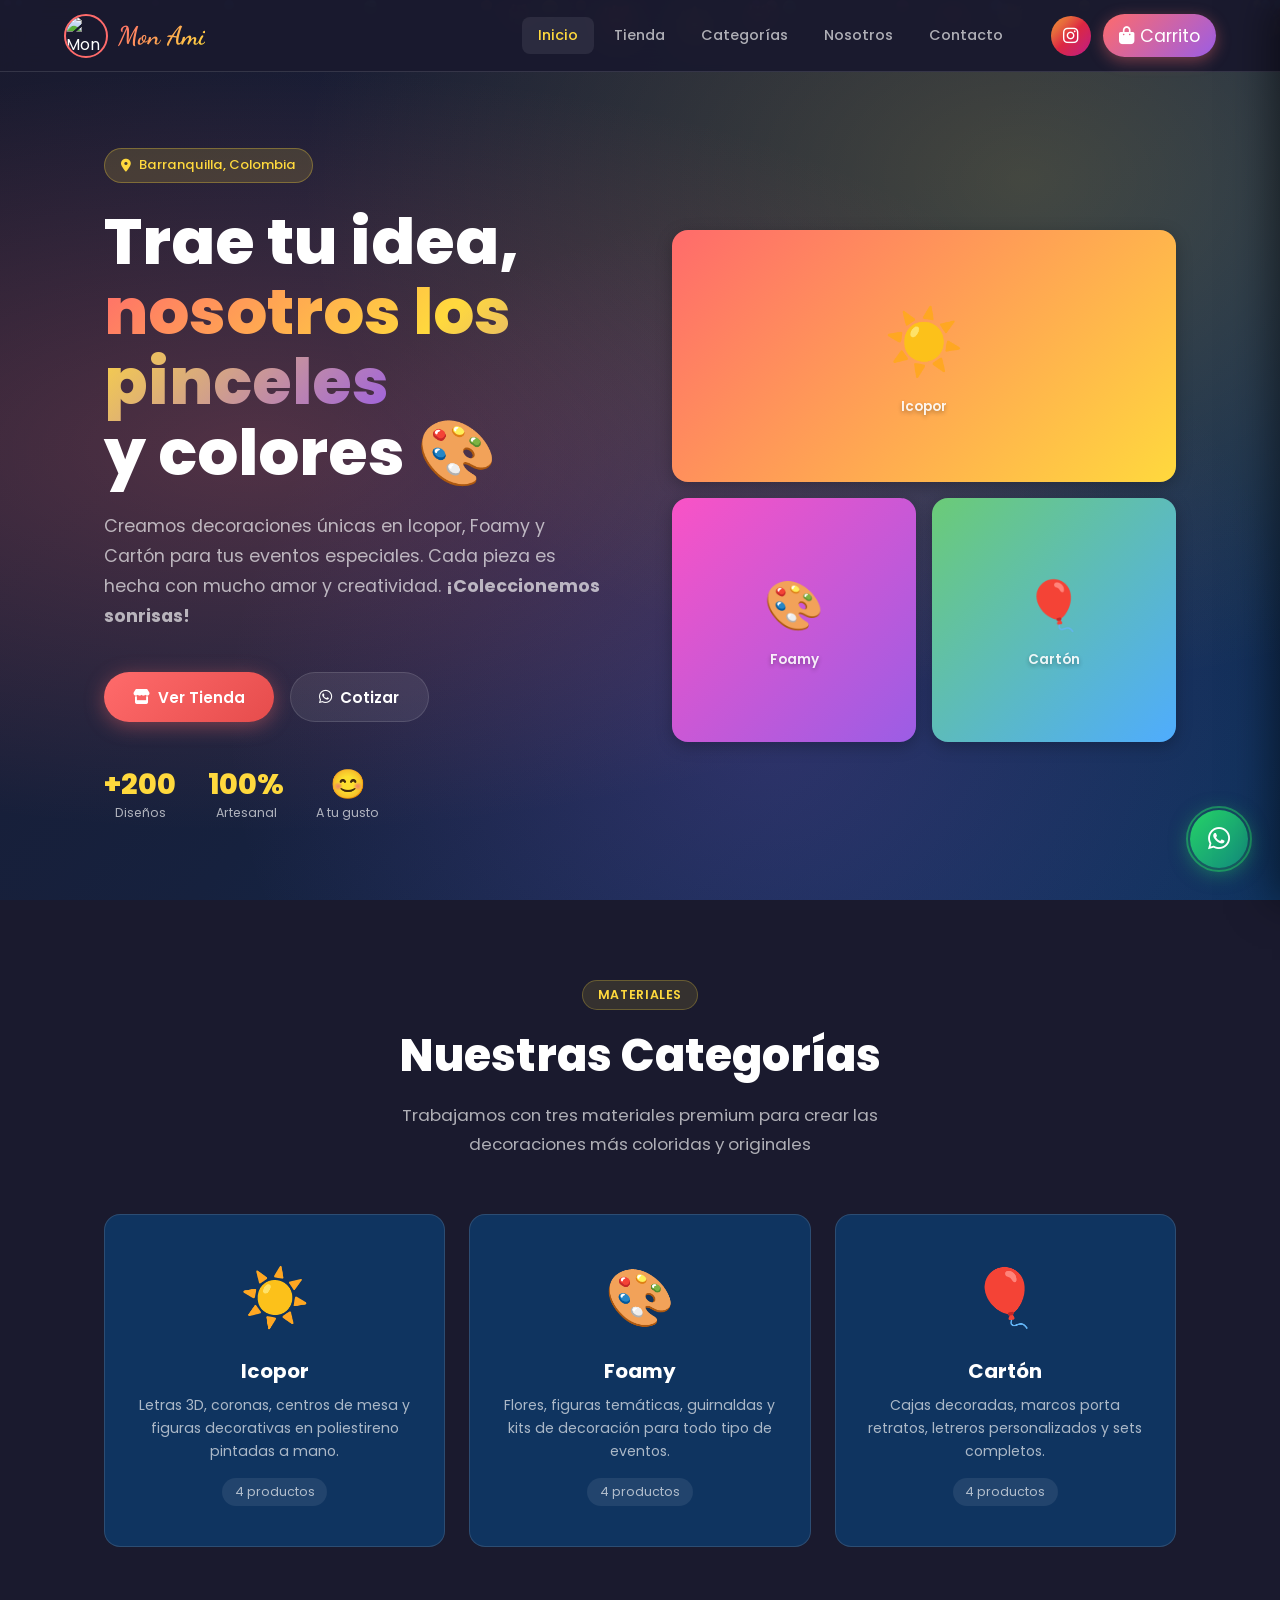
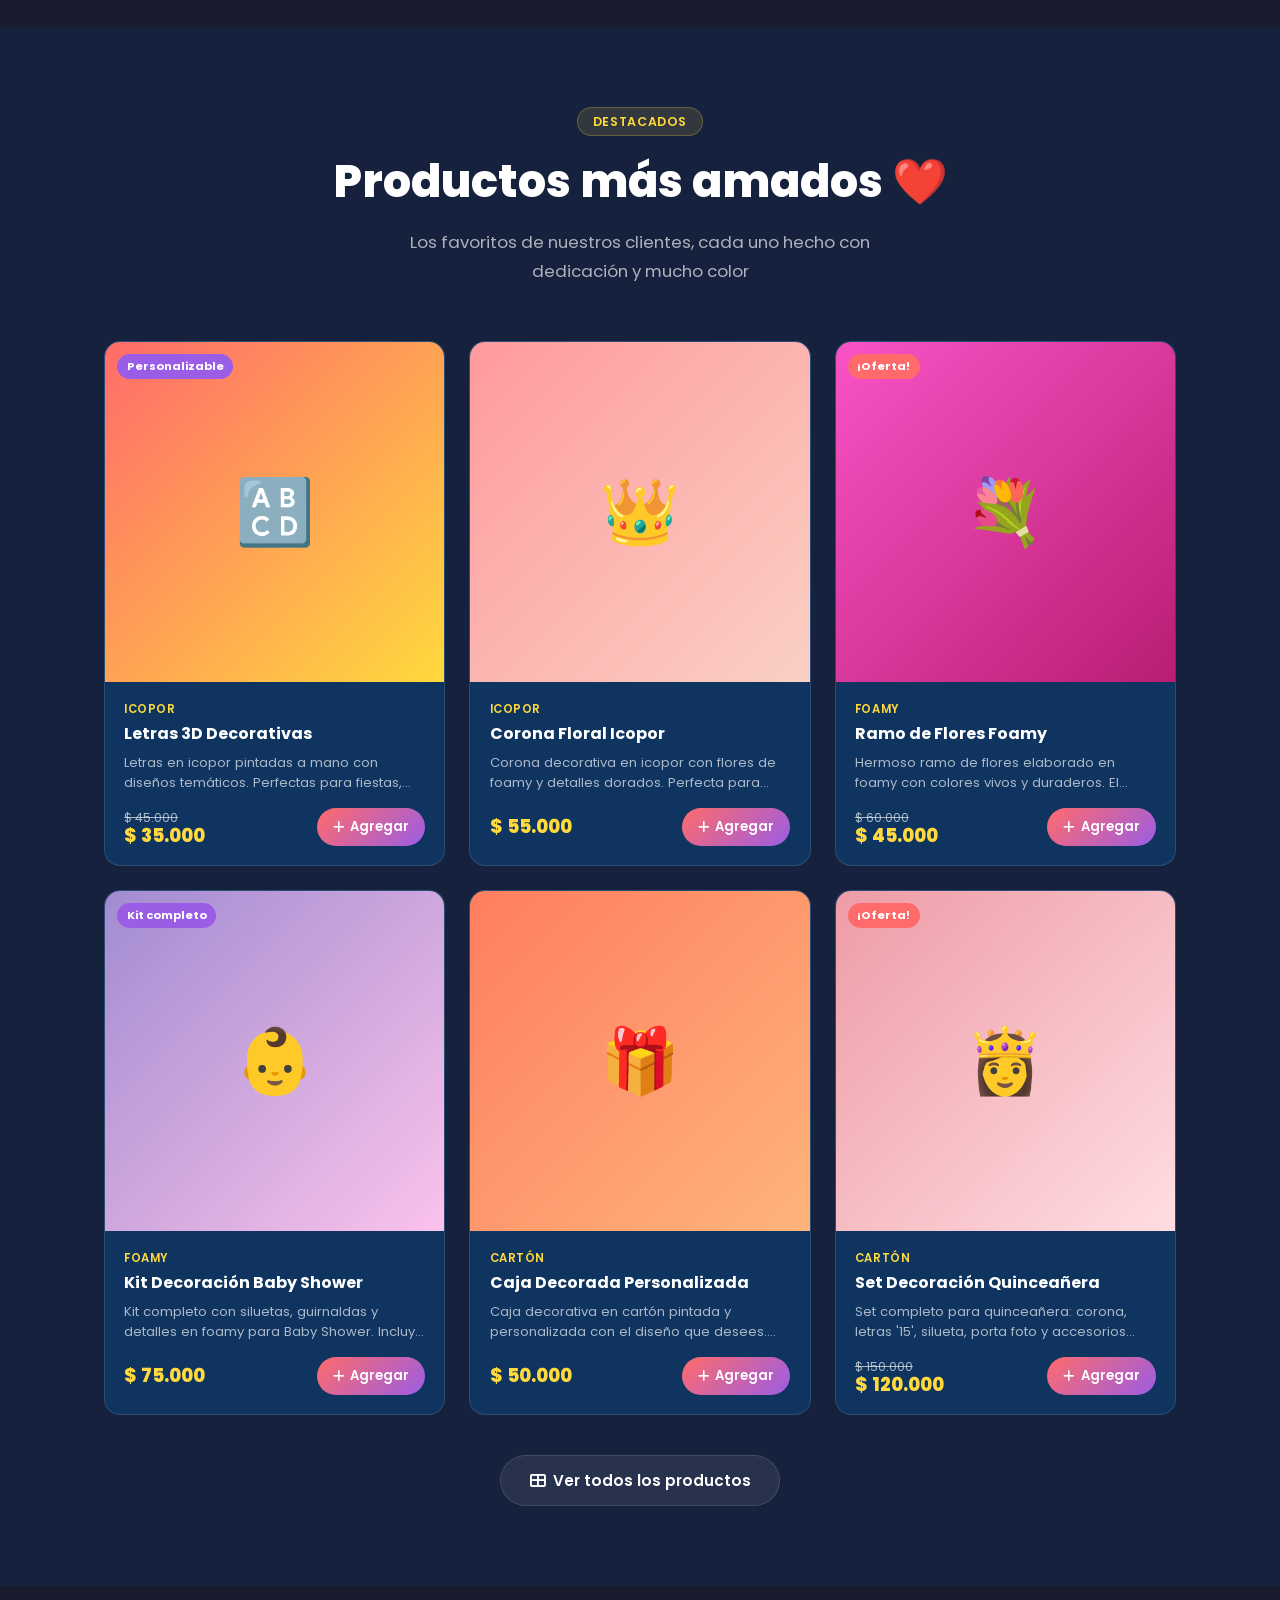
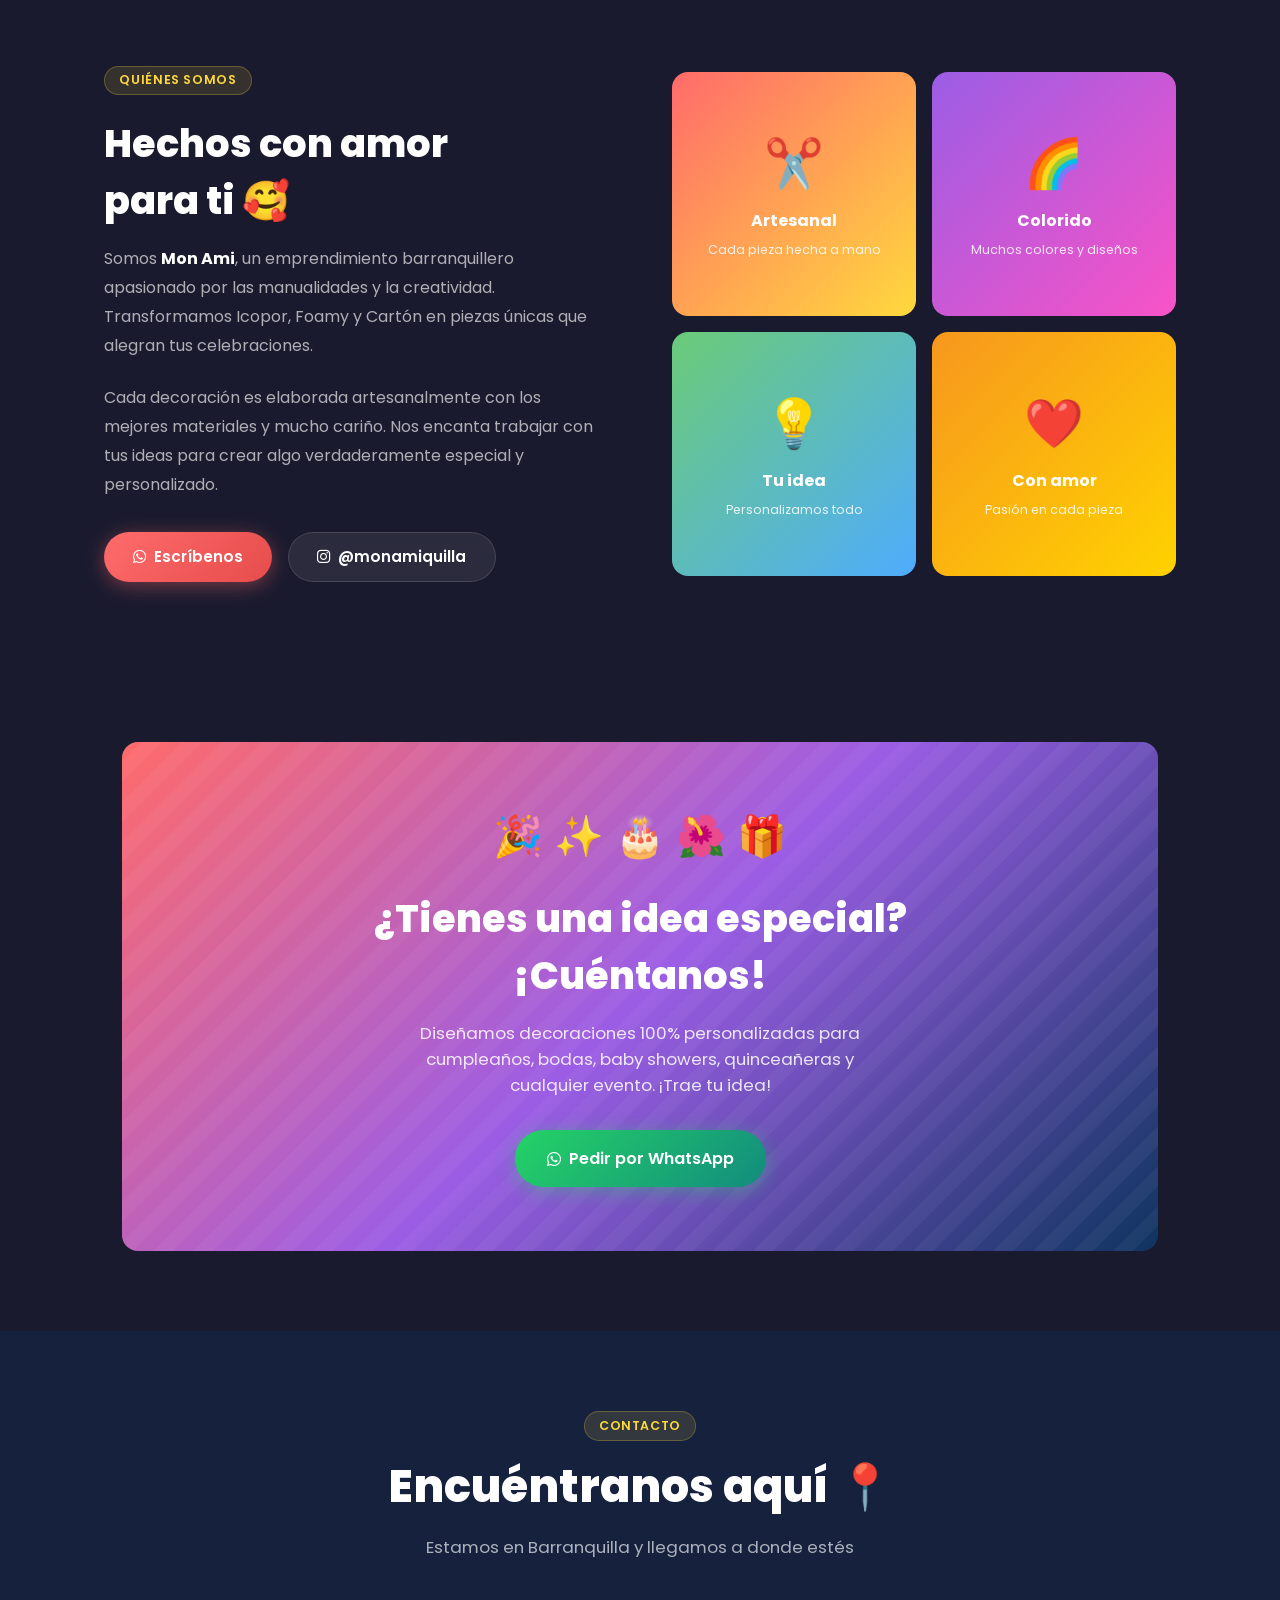
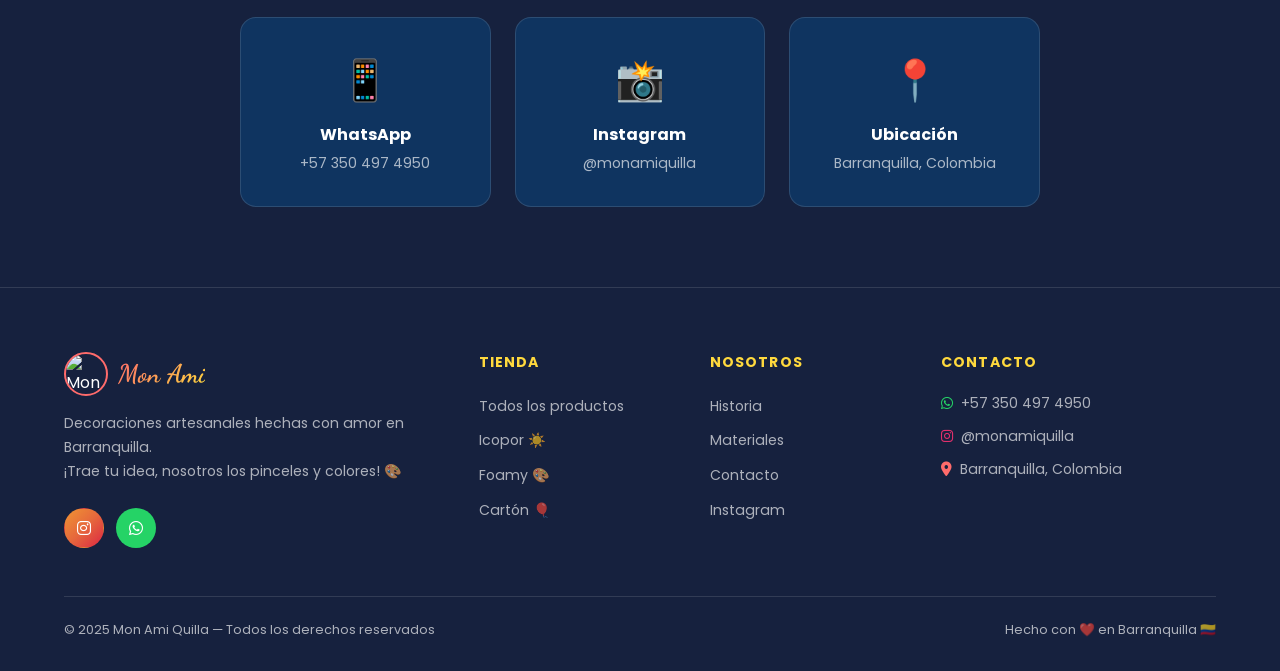
==== index.html @ 2ec789bc "feat: Implement shopping cart functionality with product management and WhatsApp integration - Added" ====
<!DOCTYPE html>
<html lang="es">
<head>
  <meta charset="UTF-8">
  <meta name="viewport" content="width=device-width, initial-scale=1.0">
  <title>Mon Ami – Decoraciones Artesanales | Barranquilla</title>
  <meta name="description" content="Tienda virtual de decoraciones artesanales en Icopor, Foamy y Cartón. Barranquilla, Colombia. ¡Trae tu idea, nosotros los pinceles y colores!">
  <link rel="icon" href="img/Logo_monami-modified.ico">
  <link rel="stylesheet" href="css/main.css">
  <link rel="stylesheet" href="https://cdnjs.cloudflare.com/ajax/libs/font-awesome/6.5.0/css/all.min.css">
</head>
<body>

  <!-- ====== NAVBAR ====== -->
  <nav class="navbar" id="navbar">
    <a href="index.html" class="nav-logo">
      <img src="img/Logo_monami-modified.png" alt="Mon Ami Logo">
      <span class="nav-logo-text">Mon Ami</span>
    </a>
    <div class="nav-links" id="nav-links">
      <a href="index.html" class="active">Inicio</a>
      <a href="shop.html">Tienda</a>
      <a href="#categorias">Categorías</a>
      <a href="#nosotros">Nosotros</a>
      <a href="#contacto">Contacto</a>
    </div>
    <div class="nav-actions">
      <a href="https://www.instagram.com/monamiquilla/" target="_blank" class="nav-ig-btn" title="Instagram">
        <i class="fab fa-instagram"></i>
      </a>
      <button id="cart-btn" aria-label="Ver carrito">
        <i class="fas fa-shopping-bag"></i>
        <span>Carrito</span>
        <span class="cart-badge hidden">0</span>
      </button>
    </div>
    <button class="nav-toggle" id="nav-toggle" aria-label="Menú">
      <span></span><span></span><span></span>
    </button>
  </nav>

  <!-- ====== HERO ====== -->
  <section class="hero">
    <div class="hero-bg"></div>
    <div class="hero-particles" id="particles"></div>
    <div class="hero-content">
      <div class="hero-text">
        <div class="hero-badge">
          <i class="fas fa-map-marker-alt"></i>
          Barranquilla, Colombia
        </div>
        <h1 class="hero-title">
          Trae tu idea,<br>
          <span class="gradient-text">nosotros los pinceles</span><br>
          y colores 🎨
        </h1>
        <p class="hero-subtitle">
          Creamos decoraciones únicas en Icopor, Foamy y Cartón para tus eventos especiales.
          Cada pieza es hecha con mucho amor y creatividad. <strong>¡Coleccionemos sonrisas!</strong>
        </p>
        <div class="hero-ctas">
          <a href="shop.html" class="btn btn-primary">
            <i class="fas fa-store"></i> Ver Tienda
          </a>
          <a href="https://wa.me/573504974950?text=¡Hola Mon Ami! 😊 Me gustaría cotizar una decoración personalizada." target="_blank" class="btn btn-secondary">
            <i class="fab fa-whatsapp"></i> Cotizar
          </a>
        </div>
        <div class="hero-stats">
          <div class="stat">
            <span class="stat-value">+200</span>
            <span class="stat-label">Diseños</span>
          </div>
          <div class="stat">
            <span class="stat-value">100%</span>
            <span class="stat-label">Artesanal</span>
          </div>
          <div class="stat">
            <span class="stat-value">😊</span>
            <span class="stat-label">A tu gusto</span>
          </div>
        </div>
      </div>
      <div class="hero-visual">
        <a href="shop.html?cat=icopor" class="hero-card" style="background: linear-gradient(135deg,#FF6B6B,#FFD93D);">
          ☀️
          <span class="hero-card-label">Icopor</span>
        </a>
        <a href="shop.html?cat=foamy" class="hero-card" style="background: linear-gradient(135deg,#f953c6,#9B5DE5);">
          🎨
          <span class="hero-card-label">Foamy</span>
        </a>
        <a href="shop.html?cat=carton" class="hero-card" style="background: linear-gradient(135deg,#6BCB77,#4facfe);">
          🎈
          <span class="hero-card-label">Cartón</span>
        </a>
      </div>
    </div>
  </section>

  <!-- ====== CATEGORÍAS ====== -->
  <div id="categorias">
    <div class="section">
      <div class="section-header reveal">
        <span class="section-tag">Materiales</span>
        <h2>Nuestras <span class="gradient-text">Categorías</span></h2>
        <p>Trabajamos con tres materiales premium para crear las decoraciones más coloridas y originales</p>
      </div>
      <div class="categories-grid">
        <a href="shop.html?cat=icopor" class="category-card cat-icopor reveal" style="text-decoration:none">
          <span class="category-emoji">☀️</span>
          <h3>Icopor</h3>
          <p>Letras 3D, coronas, centros de mesa y figuras decorativas en poliestireno pintadas a mano.</p>
          <span class="category-count">4 productos</span>
        </a>
        <a href="shop.html?cat=foamy" class="category-card cat-foamy reveal" style="text-decoration:none">
          <span class="category-emoji">🎨</span>
          <h3>Foamy</h3>
          <p>Flores, figuras temáticas, guirnaldas y kits de decoración para todo tipo de eventos.</p>
          <span class="category-count">4 productos</span>
        </a>
        <a href="shop.html?cat=carton" class="category-card cat-carton reveal" style="text-decoration:none">
          <span class="category-emoji">🎈</span>
          <h3>Cartón</h3>
          <p>Cajas decoradas, marcos porta retratos, letreros personalizados y sets completos.</p>
          <span class="category-count">4 productos</span>
        </a>
      </div>
    </div>
  </div>

  <!-- ====== PRODUCTOS DESTACADOS ====== -->
  <div class="section-dark">
    <div class="section">
      <div class="section-header reveal">
        <span class="section-tag">Destacados</span>
        <h2>Productos <span class="gradient-text">más amados</span> ❤️</h2>
        <p>Los favoritos de nuestros clientes, cada uno hecho con dedicación y mucho color</p>
      </div>
      <div class="products-grid" id="featured-products"></div>
      <div style="text-align:center; margin-top:2.5rem;" class="reveal">
        <a href="shop.html" class="btn btn-secondary">
          <i class="fas fa-th-large"></i> Ver todos los productos
        </a>
      </div>
    </div>
  </div>

  <!-- ====== NOSOTROS ====== -->
  <div id="nosotros">
    <div class="section">
      <div style="display:grid; grid-template-columns:1fr 1fr; gap:4rem; align-items:center;">
        <div class="reveal">
          <span class="section-tag">Quiénes somos</span>
          <h2 style="font-size: clamp(1.8rem,3vw,2.5rem); font-weight:800; margin:0.5rem 0 1rem;">
            Hechos con amor<br><span class="gradient-text">para ti</span> 🥰
          </h2>
          <p style="color:var(--text-muted); line-height:1.8; margin-bottom:1.5rem;">
            Somos <strong style="color:white">Mon Ami</strong>, un emprendimiento barranquillero apasionado por las manualidades y la creatividad. 
            Transformamos Icopor, Foamy y Cartón en piezas únicas que alegran tus celebraciones.
          </p>
          <p style="color:var(--text-muted); line-height:1.8; margin-bottom:2rem;">
            Cada decoración es elaborada artesanalmente con los mejores materiales y mucho cariño. 
            Nos encanta trabajar con tus ideas para crear algo verdaderamente especial y personalizado.
          </p>
          <div style="display:flex; gap:1rem; flex-wrap:wrap;">
            <a href="https://wa.me/573504974950?text=¡Hola! Me gustaría saber más sobre Mon Ami 😊" target="_blank" class="btn btn-primary">
              <i class="fab fa-whatsapp"></i> Escríbenos
            </a>
            <a href="https://www.instagram.com/monamiquilla/" target="_blank" class="btn btn-secondary">
              <i class="fab fa-instagram"></i> @monamiquilla
            </a>
          </div>
        </div>
        <div class="reveal">
          <div style="display:grid; grid-template-columns:1fr 1fr; gap:1rem;">
            <div class="about-card" style="background:linear-gradient(135deg,#FF6B6B,#FFD93D); border-radius:16px; padding:2rem; text-align:center; aspect-ratio:1; display:flex; flex-direction:column; align-items:center; justify-content:center; gap:0.5rem;">
              <span style="font-size:3rem;">✂️</span>
              <h4 style="font-size:1rem; font-weight:700;">Artesanal</h4>
              <p style="font-size:0.78rem; color:rgba(255,255,255,0.85);">Cada pieza hecha a mano</p>
            </div>
            <div class="about-card" style="background:linear-gradient(135deg,#9B5DE5,#f953c6); border-radius:16px; padding:2rem; text-align:center; aspect-ratio:1; display:flex; flex-direction:column; align-items:center; justify-content:center; gap:0.5rem;">
              <span style="font-size:3rem;">🌈</span>
              <h4 style="font-size:1rem; font-weight:700;">Colorido</h4>
              <p style="font-size:0.78rem; color:rgba(255,255,255,0.85);">Muchos colores y diseños</p>
            </div>
            <div class="about-card" style="background:linear-gradient(135deg,#6BCB77,#4facfe); border-radius:16px; padding:2rem; text-align:center; aspect-ratio:1; display:flex; flex-direction:column; align-items:center; justify-content:center; gap:0.5rem;">
              <span style="font-size:3rem;">💡</span>
              <h4 style="font-size:1rem; font-weight:700;">Tu idea</h4>
              <p style="font-size:0.78rem; color:rgba(255,255,255,0.85);">Personalizamos todo</p>
            </div>
            <div class="about-card" style="background:linear-gradient(135deg,#F7971E,#FFD200); border-radius:16px; padding:2rem; text-align:center; aspect-ratio:1; display:flex; flex-direction:column; align-items:center; justify-content:center; gap:0.5rem;">
              <span style="font-size:3rem;">❤️</span>
              <h4 style="font-size:1rem; font-weight:700;">Con amor</h4>
              <p style="font-size:0.78rem; color:rgba(255,255,255,0.85);">Pasión en cada pieza</p>
            </div>
          </div>
        </div>
      </div>
    </div>
  </div>

  <!-- ====== BANNER CTA ====== -->
  <div class="section-full">
    <div class="banner-cta reveal">
      <div class="cta-emojis">🎉 ✨ 🎂 🌺 🎁</div>
      <h2>¿Tienes una idea especial? <br>¡Cuéntanos!</h2>
      <p>Diseñamos decoraciones 100% personalizadas para cumpleaños, bodas, baby showers,
        quinceañeras y cualquier evento. ¡Trae tu idea!</p>
      <a href="https://wa.me/573504974950?text=¡Hola Mon Ami! 🎨 Tengo una idea para una decoración personalizada, me gustaría cotizarla." target="_blank" class="btn btn-whatsapp" style="display:inline-flex; margin:0 auto;">
        <i class="fab fa-whatsapp"></i> Pedir por WhatsApp
      </a>
    </div>
  </div>

  <!-- ====== CONTACTO ====== -->
  <div id="contacto" class="section-dark">
    <div class="section">
      <div class="section-header reveal">
        <span class="section-tag">Contacto</span>
        <h2>Encuéntranos <span class="gradient-text">aquí</span> 📍</h2>
        <p>Estamos en Barranquilla y llegamos a donde estés</p>
      </div>
      <div style="display:grid; grid-template-columns: repeat(auto-fit, minmax(220px,1fr)); gap:1.5rem; max-width:800px; margin:0 auto;">
        <a href="https://wa.me/573504974950" target="_blank" class="contact-tile reveal" style="background:var(--dark-card); border:1px solid var(--border); border-radius:16px; padding:2rem; text-align:center; text-decoration:none; transition:all 0.3s; display:block;">
          <div style="font-size:2.5rem; margin-bottom:0.75rem;">📱</div>
          <h4 style="font-weight:700; margin-bottom:0.35rem;">WhatsApp</h4>
          <p style="color:var(--text-muted); font-size:0.88rem;">+57 350 497 4950</p>
        </a>
        <a href="https://www.instagram.com/monamiquilla/" target="_blank" class="contact-tile reveal" style="background:var(--dark-card); border:1px solid var(--border); border-radius:16px; padding:2rem; text-align:center; text-decoration:none; transition:all 0.3s; display:block;">
          <div style="font-size:2.5rem; margin-bottom:0.75rem;">📸</div>
          <h4 style="font-weight:700; margin-bottom:0.35rem;">Instagram</h4>
          <p style="color:var(--text-muted); font-size:0.88rem;">@monamiquilla</p>
        </a>
        <div class="contact-tile reveal" style="background:var(--dark-card); border:1px solid var(--border); border-radius:16px; padding:2rem; text-align:center;">
          <div style="font-size:2.5rem; margin-bottom:0.75rem;">📍</div>
          <h4 style="font-weight:700; margin-bottom:0.35rem;">Ubicación</h4>
          <p style="color:var(--text-muted); font-size:0.88rem;">Barranquilla, Colombia</p>
        </div>
      </div>
    </div>
  </div>

  <!-- ====== FOOTER ====== -->
  <footer class="footer">
    <div class="footer-grid">
      <div>
        <div class="footer-logo">
          <img src="img/Logo_monami-modified.png" alt="Mon Ami Logo">
          <span class="footer-logo-text">Mon Ami</span>
        </div>
        <p class="footer-desc">
          Decoraciones artesanales hechas con amor en Barranquilla.<br>
          ¡Trae tu idea, nosotros los pinceles y colores! 🎨
        </p>
        <div class="footer-socials">
          <a href="https://www.instagram.com/monamiquilla/" target="_blank" class="social-btn ig" title="Instagram">
            <i class="fab fa-instagram"></i>
          </a>
          <a href="https://wa.me/573504974950" target="_blank" class="social-btn wa" title="WhatsApp">
            <i class="fab fa-whatsapp"></i>
          </a>
        </div>
      </div>
      <div class="footer-links">
        <h4>Tienda</h4>
        <ul>
          <li><a href="shop.html">Todos los productos</a></li>
          <li><a href="shop.html?cat=icopor">Icopor ☀️</a></li>
          <li><a href="shop.html?cat=foamy">Foamy 🎨</a></li>
          <li><a href="shop.html?cat=carton">Cartón 🎈</a></li>
        </ul>
      </div>
      <div class="footer-links">
        <h4>Nosotros</h4>
        <ul>
          <li><a href="#nosotros">Historia</a></li>
          <li><a href="#categorias">Materiales</a></li>
          <li><a href="#contacto">Contacto</a></li>
          <li><a href="https://www.instagram.com/monamiquilla/" target="_blank">Instagram</a></li>
        </ul>
      </div>
      <div class="footer-links">
        <h4>Contacto</h4>
        <div class="footer-contact">
          <p><i class="fab fa-whatsapp" style="color:#25D366"></i> +57 350 497 4950</p>
          <p><i class="fab fa-instagram" style="color:#E1306C"></i> @monamiquilla</p>
          <p><i class="fas fa-map-marker-alt" style="color:var(--primary)"></i> Barranquilla, Colombia</p>
        </div>
      </div>
    </div>
    <div class="footer-bottom">
      <p>© 2025 Mon Ami Quilla — Todos los derechos reservados</p>
      <p>Hecho con ❤️ en Barranquilla 🇨🇴</p>
    </div>
  </footer>

  <!-- ====== CARRITO LATERAL ====== -->
  <div class="cart-overlay" id="cart-overlay"></div>
  <aside class="cart-sidebar" id="cart-sidebar">
    <div class="cart-header">
      <h3>🛒 Tu Carrito</h3>
      <button id="cart-close" aria-label="Cerrar carrito">✕</button>
    </div>
    <div id="cart-empty">
      <span class="empty-emoji">🛍️</span>
      <p>Tu carrito está vacío.<br>¡Agrega productos que te gusten!</p>
      <a href="shop.html" class="btn btn-primary btn-sm" onclick="document.getElementById('cart-close').click()">Ver Tienda</a>
    </div>
    <div id="cart-items"></div>
    <div id="cart-footer" class="hidden">
      <div class="cart-total-row">
        <span class="cart-total-label">Total estimado:</span>
        <span id="cart-total">$0</span>
      </div>
      <button id="whatsapp-order-btn" class="btn btn-whatsapp" style="width:100%; justify-content:center;">
        <i class="fab fa-whatsapp"></i> Pedir por WhatsApp
      </button>
      <p class="cart-note">Los precios son referenciales. El valor final se confirma por WhatsApp.</p>
    </div>
  </aside>

  <!-- Toast -->
  <div id="toast"></div>

  <!-- WhatsApp flotante -->
  <a href="https://wa.me/573504974950?text=¡Hola Mon Ami! 😊" target="_blank" class="wa-float" title="Chateá con nosotros">
    <div class="wa-float-pulse"></div>
    <i class="fab fa-whatsapp"></i>
  </a>

  <script type="module" src="js/main.js"></script>
</body>
</html>
---- css/main.css ----
/* =============================================
   SISTEMA DE DISEÑO - Mon Ami Quilla
   Paleta: Coral, Amarillo, Turquesa, Púrpura
   ============================================= */

@import url('https://fonts.googleapis.com/css2?family=Poppins:wght@300;400;500;600;700;800&family=Dancing+Script:wght@700&display=swap');

/* ---- VARIABLES ---- */
:root {
  --primary:    #FF6B6B;
  --secondary:  #FFD93D;
  --accent:     #6BCB77;
  --purple:     #9B5DE5;
  --dark:       #1a1a2e;
  --dark-2:     #16213e;
  --dark-card:  #0f3460;
  --text:       #ffffff;
  --text-muted: rgba(255,255,255,0.65);
  --border:     rgba(255,255,255,0.12);
  --radius:     16px;
  --radius-sm:  8px;
  --shadow:     0 8px 32px rgba(0,0,0,0.4);
  --shadow-sm:  0 4px 16px rgba(0,0,0,0.25);
  --transition: 0.3s cubic-bezier(0.4, 0, 0.2, 1);
  --navbar-h:   72px;
}

/* ---- RESET ---- */
*, *::before, *::after {
  margin: 0; padding: 0; box-sizing: border-box;
}
html { scroll-behavior: smooth; }
body {
  font-family: 'Poppins', sans-serif;
  background: var(--dark);
  color: var(--text);
  min-height: 100vh;
  overflow-x: hidden;
}
a { text-decoration: none; color: inherit; }
img { max-width: 100%; display: block; }
ul { list-style: none; }
button, input, select { font-family: inherit; }
.hidden { display: none !important; }

/* =============================================
   NAVBAR
   ============================================= */
.navbar {
  position: fixed;
  top: 0; left: 0; right: 0;
  z-index: 1000;
  height: var(--navbar-h);
  background: rgba(26,26,46,0.96);
  backdrop-filter: blur(12px);
  -webkit-backdrop-filter: blur(12px);
  border-bottom: 1px solid var(--border);
  display: flex;
  align-items: center;
  padding: 0 5%;
  gap: 2rem;
  transition: box-shadow var(--transition);
}
.navbar.scrolled { box-shadow: 0 4px 24px rgba(0,0,0,0.5); }

.nav-logo {
  display: flex;
  align-items: center;
  gap: 0.6rem;
  flex-shrink: 0;
}
.nav-logo img {
  width: 44px; height: 44px;
  border-radius: 50%;
  object-fit: cover;
  border: 2px solid var(--primary);
}
.nav-logo-text {
  font-family: 'Dancing Script', cursive;
  font-size: 1.6rem;
  font-weight: 700;
  background: linear-gradient(135deg, var(--primary), var(--secondary));
  -webkit-background-clip: text;
  -webkit-text-fill-color: transparent;
  background-clip: text;
}

.nav-links {
  display: flex;
  align-items: center;
  gap: 0.25rem;
  margin-left: auto;
}
.nav-links a {
  padding: 0.5rem 1rem;
  border-radius: var(--radius-sm);
  font-weight: 500;
  font-size: 0.9rem;
  color: var(--text-muted);
  transition: all var(--transition);
}
.nav-links a:hover,
.nav-links a.active {
  color: var(--text);
  background: rgba(255,255,255,0.08);
}
.nav-links a.active { color: var(--secondary); }

.nav-actions {
  display: flex;
  align-items: center;
  gap: 0.75rem;
  flex-shrink: 0;
}

/* Cart Button */
#cart-btn {
  position: relative;
  background: linear-gradient(135deg, var(--primary), var(--purple));
  border: none;
  border-radius: 50px;
  padding: 0.55rem 1rem;
  color: white;
  font-size: 1.1rem;
  cursor: pointer;
  display: flex;
  align-items: center;
  gap: 0.4rem;
  transition: all var(--transition);
  box-shadow: 0 4px 15px rgba(255,107,107,0.4);
}
#cart-btn:hover { transform: translateY(-2px); box-shadow: 0 6px 20px rgba(255,107,107,0.5); }

.cart-badge {
  position: absolute;
  top: -6px; right: -6px;
  background: var(--secondary);
  color: var(--dark);
  font-size: 0.65rem;
  font-weight: 700;
  border-radius: 50%;
  width: 18px; height: 18px;
  display: flex;
  align-items: center;
  justify-content: center;
  line-height: 1;
}

/* Instagram Button */
.nav-ig-btn {
  background: linear-gradient(135deg, #f09433, #e6683c, #dc2743, #cc2366, #bc1888);
  border: none;
  border-radius: 50%;
  width: 40px; height: 40px;
  display: flex;
  align-items: center;
  justify-content: center;
  cursor: pointer;
  transition: transform var(--transition);
  color: white;
  font-size: 1.1rem;
}
.nav-ig-btn:hover { transform: scale(1.1); }

/* Hamburger */
.nav-toggle {
  display: none;
  flex-direction: column;
  gap: 5px;
  background: none;
  border: none;
  cursor: pointer;
  padding: 4px;
  margin-left: auto;
}
.nav-toggle span {
  display: block;
  width: 24px; height: 2px;
  background: var(--text);
  border-radius: 2px;
  transition: all var(--transition);
}

/* =============================================
   HERO SECTION
   ============================================= */
.hero {
  min-height: 100vh;
  padding-top: var(--navbar-h);
  display: flex;
  align-items: center;
  position: relative;
  overflow: hidden;
}

.hero-bg {
  position: absolute;
  inset: 0;
  background: 
    radial-gradient(ellipse at 20% 50%, rgba(255,107,107,0.25) 0%, transparent 60%),
    radial-gradient(ellipse at 80% 20%, rgba(255,217,61,0.2) 0%, transparent 50%),
    radial-gradient(ellipse at 60% 80%, rgba(155,93,229,0.2) 0%, transparent 50%),
    linear-gradient(135deg, #1a1a2e 0%, #16213e 50%, #0f3460 100%);
}

.hero-particles {
  position: absolute;
  inset: 0;
  pointer-events: none;
}
.particle {
  position: absolute;
  border-radius: 50%;
  opacity: 0.5;
  animation: float linear infinite;
}

@keyframes float {
  0% { transform: translateY(100vh) rotate(0deg); opacity: 0; }
  10% { opacity: 0.6; }
  90% { opacity: 0.4; }
  100% { transform: translateY(-10vh) rotate(720deg); opacity: 0; }
}

.hero-content {
  position: relative;
  z-index: 2;
  max-width: 1200px;
  margin: 0 auto;
  padding: 4rem 5%;
  display: grid;
  grid-template-columns: 1fr 1fr;
  gap: 4rem;
  align-items: center;
  width: 100%;
}

.hero-badge {
  display: inline-flex;
  align-items: center;
  gap: 0.5rem;
  background: rgba(255,217,61,0.15);
  border: 1px solid rgba(255,217,61,0.3);
  border-radius: 50px;
  padding: 0.4rem 1rem;
  font-size: 0.82rem;
  color: var(--secondary);
  font-weight: 500;
  margin-bottom: 1.5rem;
  animation: fadeInUp 0.6s ease both;
}

.hero-title {
  font-size: clamp(2.5rem, 5vw, 4rem);
  font-weight: 800;
  line-height: 1.1;
  margin-bottom: 1.5rem;
  animation: fadeInUp 0.8s ease 0.1s both;
}
.hero-title .gradient-text {
  background: linear-gradient(135deg, var(--primary), var(--secondary), var(--purple));
  -webkit-background-clip: text;
  -webkit-text-fill-color: transparent;
  background-clip: text;
}

.hero-subtitle {
  font-size: 1.1rem;
  color: var(--text-muted);
  line-height: 1.7;
  margin-bottom: 2.5rem;
  animation: fadeInUp 0.8s ease 0.2s both;
}

.hero-ctas {
  display: flex;
  gap: 1rem;
  flex-wrap: wrap;
  animation: fadeInUp 0.8s ease 0.3s both;
}

.hero-stats {
  display: flex;
  gap: 2rem;
  margin-top: 3rem;
  animation: fadeInUp 0.8s ease 0.4s both;
}
.stat { text-align: center; }
.stat-value {
  display: block;
  font-size: 1.8rem;
  font-weight: 800;
  color: var(--secondary);
  line-height: 1;
}
.stat-label {
  font-size: 0.78rem;
  color: var(--text-muted);
  margin-top: 4px;
}

/* Hero Visual */
.hero-visual {
  display: grid;
  grid-template-columns: 1fr 1fr;
  gap: 1rem;
  animation: fadeInRight 1s ease 0.2s both;
}
.hero-card {
  border-radius: var(--radius);
  overflow: hidden;
  aspect-ratio: 1;
  display: flex;
  flex-direction: column;
  align-items: center;
  justify-content: center;
  gap: 0.5rem;
  font-size: 3rem;
  position: relative;
  cursor: pointer;
  transition: transform var(--transition);
  box-shadow: var(--shadow-sm);
}
.hero-card:hover { transform: scale(1.05) rotate(-1deg); }
.hero-card:first-child { grid-column: span 2; aspect-ratio: 2/1; font-size: 4rem; }
.hero-card-label {
  font-size: 0.85rem;
  font-weight: 600;
  color: rgba(255,255,255,0.9);
  text-shadow: 0 2px 4px rgba(0,0,0,0.3);
}

/* =============================================
   BOTONES
   ============================================= */
.btn {
  display: inline-flex;
  align-items: center;
  justify-content: center;
  gap: 0.5rem;
  padding: 0.8rem 1.8rem;
  border-radius: 50px;
  font-weight: 600;
  font-size: 0.95rem;
  cursor: pointer;
  border: none;
  transition: all var(--transition);
  text-decoration: none;
  white-space: nowrap;
}

.btn-primary {
  background: linear-gradient(135deg, var(--primary), #e64c4c);
  color: white;
  box-shadow: 0 4px 20px rgba(255,107,107,0.4);
}
.btn-primary:hover {
  transform: translateY(-3px);
  box-shadow: 0 8px 30px rgba(255,107,107,0.6);
}

.btn-secondary {
  background: rgba(255,255,255,0.08);
  color: white;
  border: 1px solid var(--border);
  backdrop-filter: blur(8px);
}
.btn-secondary:hover {
  background: rgba(255,255,255,0.14);
  transform: translateY(-3px);
}

.btn-accent {
  background: linear-gradient(135deg, var(--accent), #4aa85e);
  color: white;
  box-shadow: 0 4px 20px rgba(107,203,119,0.4);
}
.btn-accent:hover {
  transform: translateY(-3px);
  box-shadow: 0 8px 30px rgba(107,203,119,0.6);
}

.btn-whatsapp {
  background: linear-gradient(135deg, #25D366, #128C7E);
  color: white;
  box-shadow: 0 4px 20px rgba(37,211,102,0.4);
  font-size: 1rem;
  padding: 1rem 2rem;
}
.btn-whatsapp:hover {
  transform: translateY(-3px);
  box-shadow: 0 8px 30px rgba(37,211,102,0.6);
}

.btn-sm {
  padding: 0.5rem 1.1rem;
  font-size: 0.82rem;
}

/* =============================================
   SECCIONES GENERALES
   ============================================= */
.section {
  padding: 5rem 5%;
  max-width: 1200px;
  margin: 0 auto;
}
.section-full {
  padding: 5rem 5%;
  width: 100%;
}
.section-dark { background: var(--dark-2); }

.section-header {
  text-align: center;
  margin-bottom: 3.5rem;
}
.section-header h2 {
  font-size: clamp(1.8rem, 3.5vw, 2.8rem);
  font-weight: 800;
  margin-bottom: 0.8rem;
}
.section-header p {
  color: var(--text-muted);
  font-size: 1.05rem;
  max-width: 540px;
  margin: 0 auto;
  line-height: 1.7;
}
.section-tag {
  display: inline-block;
  background: rgba(255,217,61,0.12);
  color: var(--secondary);
  border: 1px solid rgba(255,217,61,0.25);
  border-radius: 50px;
  padding: 0.3rem 0.9rem;
  font-size: 0.78rem;
  font-weight: 600;
  letter-spacing: 0.05em;
  text-transform: uppercase;
  margin-bottom: 0.75rem;
}

/* =============================================
   CATEGORÍAS
   ============================================= */
.categories-grid {
  display: grid;
  grid-template-columns: repeat(3, 1fr);
  gap: 1.5rem;
}
.category-card {
  background: var(--dark-card);
  border-radius: var(--radius);
  padding: 2.5rem 2rem;
  text-align: center;
  border: 1px solid var(--border);
  cursor: pointer;
  transition: all var(--transition);
  position: relative;
  overflow: hidden;
}
.category-card::before {
  content: '';
  position: absolute;
  inset: 0;
  opacity: 0;
  transition: opacity var(--transition);
}
.category-card.cat-icopor::before { background: linear-gradient(135deg, rgba(255,107,107,0.15), rgba(255,217,61,0.1)); }
.category-card.cat-foamy::before  { background: linear-gradient(135deg, rgba(249,83,198,0.15), rgba(155,93,229,0.1)); }
.category-card.cat-carton::before { background: linear-gradient(135deg, rgba(107,203,119,0.15), rgba(79,172,254,0.1)); }

.category-card:hover { transform: translateY(-8px); border-color: rgba(255,255,255,0.25); }
.category-card:hover::before { opacity: 1; }

.category-emoji {
  font-size: 3.5rem;
  margin-bottom: 1rem;
  display: block;
  transition: transform var(--transition);
}
.category-card:hover .category-emoji { transform: scale(1.2) rotate(-5deg); }

.category-card h3 {
  font-size: 1.25rem;
  font-weight: 700;
  margin-bottom: 0.5rem;
}
.category-card p {
  color: var(--text-muted);
  font-size: 0.88rem;
  line-height: 1.6;
  margin-bottom: 1rem;
}
.category-count {
  display: inline-block;
  background: rgba(255,255,255,0.08);
  border-radius: 50px;
  padding: 0.3rem 0.8rem;
  font-size: 0.78rem;
  color: var(--text-muted);
}

/* =============================================
   TARJETAS DE PRODUCTOS
   ============================================= */
.products-grid {
  display: grid;
  grid-template-columns: repeat(auto-fill, minmax(260px, 1fr));
  gap: 1.5rem;
}

.product-card {
  background: var(--dark-card);
  border-radius: var(--radius);
  overflow: hidden;
  border: 1px solid var(--border);
  transition: all var(--transition);
  display: flex;
  flex-direction: column;
  cursor: pointer;
}
.product-card:hover {
  transform: translateY(-6px);
  border-color: rgba(255,255,255,0.2);
  box-shadow: 0 16px 40px rgba(0,0,0,0.4);
}

.product-img {
  aspect-ratio: 1;
  display: flex;
  align-items: center;
  justify-content: center;
  font-size: 4rem;
  position: relative;
  overflow: hidden;
}
.product-img img {
  width: 100%; height: 100%;
  object-fit: cover;
  transition: transform var(--transition);
}
.product-card:hover .product-img img { transform: scale(1.07); }

.product-badge {
  position: absolute;
  top: 0.75rem; left: 0.75rem;
  background: var(--primary);
  color: white;
  font-size: 0.7rem;
  font-weight: 700;
  padding: 0.25rem 0.6rem;
  border-radius: 50px;
  z-index: 1;
}
.product-badge.badge-new    { background: var(--accent); }
.product-badge.badge-sale   { background: var(--primary); }
.product-badge.badge-best   { background: var(--secondary); color: var(--dark); }
.product-badge.badge-custom { background: var(--purple); }

.product-info {
  padding: 1.2rem;
  flex: 1;
  display: flex;
  flex-direction: column;
}
.product-cat {
  font-size: 0.72rem;
  color: var(--secondary);
  font-weight: 600;
  text-transform: uppercase;
  letter-spacing: 0.05em;
  margin-bottom: 0.4rem;
}
.product-name {
  font-size: 1rem;
  font-weight: 700;
  margin-bottom: 0.5rem;
  line-height: 1.3;
}
.product-desc {
  font-size: 0.82rem;
  color: var(--text-muted);
  line-height: 1.5;
  flex: 1;
  margin-bottom: 1rem;
  display: -webkit-box;
  -webkit-line-clamp: 2;
  -webkit-box-orient: vertical;
  overflow: hidden;
}
.product-footer {
  display: flex;
  align-items: center;
  justify-content: space-between;
  gap: 0.5rem;
  margin-top: auto;
}
.product-price-wrap { display: flex; flex-direction: column; }
.product-price {
  font-size: 1.15rem;
  font-weight: 800;
  color: var(--secondary);
  line-height: 1;
}
.product-price-original {
  font-size: 0.75rem;
  color: var(--text-muted);
  text-decoration: line-through;
}

.add-to-cart-btn {
  background: linear-gradient(135deg, var(--primary), var(--purple));
  border: none;
  border-radius: 50px;
  color: white;
  padding: 0.55rem 1rem;
  font-size: 0.82rem;
  font-weight: 600;
  cursor: pointer;
  transition: all var(--transition);
  display: flex;
  align-items: center;
  gap: 0.35rem;
  white-space: nowrap;
  flex-shrink: 0;
}
.add-to-cart-btn:hover {
  transform: scale(1.05);
  box-shadow: 0 4px 15px rgba(255,107,107,0.4);
}

/* =============================================
   BANNER CTA PERSONALIZACIÓN
   ============================================= */
.banner-cta {
  background: linear-gradient(135deg, var(--primary) 0%, var(--purple) 50%, var(--dark-card) 100%);
  border-radius: var(--radius);
  padding: 4rem;
  text-align: center;
  position: relative;
  overflow: hidden;
  margin: 0 5%;
}
.banner-cta::before {
  content: '';
  position: absolute;
  inset: 0;
  background: url("data:image/svg+xml,%3Csvg width='40' height='40' viewBox='0 0 40 40' xmlns='http://www.w3.org/2000/svg'%3E%3Cg fill='%23fff' fill-opacity='0.04'%3E%3Cpath d='M0 40L40 0H20L0 20M40 40V20L20 40'/%3E%3C/g%3E%3C/svg%3E");
}
.banner-cta > * { position: relative; z-index: 1; }
.banner-cta h2 { font-size: clamp(1.6rem, 3vw, 2.5rem); font-weight: 800; margin-bottom: 1rem; }
.banner-cta p { font-size: 1.05rem; color: rgba(255,255,255,0.85); margin-bottom: 2rem; max-width: 500px; margin-left: auto; margin-right: auto; }
.banner-cta .cta-emojis { font-size: 2.5rem; margin-bottom: 1.5rem; display: flex; gap: 1rem; justify-content: center; }

/* =============================================
   CARRITO LATERAL
   ============================================= */
.cart-overlay {
  position: fixed;
  inset: 0;
  background: rgba(0,0,0,0.7);
  z-index: 1998;
  opacity: 0;
  pointer-events: none;
  transition: opacity var(--transition);
}
.cart-overlay.active { opacity: 1; pointer-events: all; }

.cart-sidebar {
  position: fixed;
  top: 0; right: -420px;
  width: 420px;
  height: 100vh;
  background: var(--dark-2);
  z-index: 1999;
  display: flex;
  flex-direction: column;
  transition: right 0.4s cubic-bezier(0.4, 0, 0.2, 1);
  box-shadow: -8px 0 40px rgba(0,0,0,0.5);
  border-left: 1px solid var(--border);
}
.cart-sidebar.open { right: 0; }

.cart-header {
  display: flex;
  align-items: center;
  justify-content: space-between;
  padding: 1.5rem;
  border-bottom: 1px solid var(--border);
  flex-shrink: 0;
}
.cart-header h3 { font-size: 1.2rem; font-weight: 700; }
#cart-close {
  background: rgba(255,255,255,0.06);
  border: none;
  border-radius: 50%;
  width: 36px; height: 36px;
  display: flex;
  align-items: center;
  justify-content: center;
  cursor: pointer;
  color: var(--text);
  font-size: 1.1rem;
  transition: background var(--transition);
}
#cart-close:hover { background: rgba(255,255,255,0.12); }

#cart-empty {
  flex: 1;
  display: flex;
  flex-direction: column;
  align-items: center;
  justify-content: center;
  gap: 1rem;
  color: var(--text-muted);
  padding: 2rem;
}
#cart-empty .empty-emoji { font-size: 4rem; }
#cart-empty p { text-align: center; }

#cart-items {
  flex: 1;
  overflow-y: auto;
  padding: 1rem;
  display: flex;
  flex-direction: column;
  gap: 0.75rem;
}
#cart-items::-webkit-scrollbar { width: 4px; }
#cart-items::-webkit-scrollbar-thumb { background: rgba(255,255,255,0.15); border-radius: 2px; }

.cart-item {
  display: flex;
  gap: 0.75rem;
  background: var(--dark-card);
  border-radius: var(--radius-sm);
  padding: 0.85rem;
  border: 1px solid var(--border);
  align-items: flex-start;
}
.cart-item-img {
  width: 60px; height: 60px;
  border-radius: var(--radius-sm);
  display: flex;
  align-items: center;
  justify-content: center;
  font-size: 1.8rem;
  flex-shrink: 0;
}
.cart-item-info { flex: 1; min-width: 0; }
.cart-item-name { font-size: 0.88rem; font-weight: 600; margin-bottom: 0.2rem; }
.cart-item-category { font-size: 0.72rem; color: var(--secondary); text-transform: uppercase; font-weight: 600; }
.cart-item-controls {
  display: flex;
  align-items: center;
  justify-content: space-between;
  margin-top: 0.5rem;
}
.qty-control {
  display: flex;
  align-items: center;
  gap: 0.5rem;
  background: rgba(255,255,255,0.06);
  border-radius: 50px;
  padding: 0.2rem 0.5rem;
}
.qty-btn {
  background: none;
  border: none;
  color: var(--text);
  cursor: pointer;
  font-size: 1rem;
  line-height: 1;
  width: 20px; height: 20px;
  display: flex;
  align-items: center;
  justify-content: center;
  border-radius: 50%;
  transition: background var(--transition);
}
.qty-btn:hover { background: rgba(255,255,255,0.12); }
.qty-value { font-size: 0.88rem; font-weight: 600; min-width: 1.2ch; text-align: center; }
.cart-item-price { font-size: 0.88rem; font-weight: 700; color: var(--secondary); }
.cart-item-remove {
  background: none;
  border: none;
  color: var(--text-muted);
  cursor: pointer;
  transition: color var(--transition);
  flex-shrink: 0;
  padding: 4px;
}
.cart-item-remove:hover { color: var(--primary); }

#cart-footer {
  padding: 1.25rem;
  border-top: 1px solid var(--border);
  flex-shrink: 0;
}
.cart-total-row {
  display: flex;
  justify-content: space-between;
  align-items: center;
  margin-bottom: 1rem;
  font-size: 1rem;
}
.cart-total-label { color: var(--text-muted); }
#cart-total { font-size: 1.4rem; font-weight: 800; color: var(--secondary); }
.cart-note {
  font-size: 0.72rem;
  color: var(--text-muted);
  text-align: center;
  margin-top: 0.75rem;
}

/* =============================================
   FILTROS DE TIENDA
   ============================================= */
.shop-header {
  padding: 2rem 5% 0;
  max-width: 1200px;
  margin: 0 auto;
}
.shop-title { font-size: clamp(1.8rem, 3vw, 2.5rem); font-weight: 800; margin-bottom: 0.5rem; }
.shop-subtitle { color: var(--text-muted); margin-bottom: 2rem; }

.filter-bar {
  display: flex;
  gap: 0.6rem;
  flex-wrap: wrap;
  align-items: center;
  margin-bottom: 1.5rem;
}
.filter-btn {
  background: rgba(255,255,255,0.06);
  border: 1px solid var(--border);
  border-radius: 50px;
  padding: 0.5rem 1.1rem;
  color: var(--text-muted);
  cursor: pointer;
  font-size: 0.85rem;
  font-weight: 500;
  transition: all var(--transition);
  font-family: inherit;
}
.filter-btn:hover { color: white; border-color: rgba(255,255,255,0.3); }
.filter-btn.active {
  background: linear-gradient(135deg, var(--primary), var(--purple));
  color: white;
  border-color: transparent;
  box-shadow: 0 4px 15px rgba(255,107,107,0.3);
}

.search-box {
  flex: 1;
  min-width: 220px;
  max-width: 320px;
  position: relative;
  margin-left: auto;
}
.search-box input {
  width: 100%;
  background: rgba(255,255,255,0.06);
  border: 1px solid var(--border);
  border-radius: 50px;
  padding: 0.55rem 1rem 0.55rem 2.5rem;
  color: var(--text);
  font-size: 0.88rem;
  outline: none;
  transition: border-color var(--transition);
}
.search-box input::placeholder { color: var(--text-muted); }
.search-box input:focus { border-color: var(--primary); }
.search-box .search-icon {
  position: absolute;
  left: 0.9rem;
  top: 50%;
  transform: translateY(-50%);
  color: var(--text-muted);
  pointer-events: none;
  font-size: 0.9rem;
}

/* =============================================
   TOAST NOTIFICATION
   ============================================= */
#toast {
  position: fixed;
  bottom: 2rem;
  left: 50%;
  transform: translateX(-50%) translateY(100px);
  background: var(--dark-card);
  color: white;
  padding: 1rem 1.5rem;
  border-radius: var(--radius);
  font-size: 0.9rem;
  font-weight: 500;
  z-index: 2100;
  border: 1px solid var(--border);
  box-shadow: var(--shadow);
  opacity: 0;
  transition: all 0.4s cubic-bezier(0.4,0,0.2,1);
  white-space: nowrap;
}
#toast.show {
  opacity: 1;
  transform: translateX(-50%) translateY(0);
}

/* =============================================
   FOOTER
   ============================================= */
.footer {
  background: var(--dark-2);
  border-top: 1px solid var(--border);
  padding: 4rem 5% 2rem;
}
.footer-grid {
  max-width: 1200px;
  margin: 0 auto;
  display: grid;
  grid-template-columns: 2fr 1fr 1fr 1.5fr;
  gap: 3rem;
  margin-bottom: 3rem;
}

.footer-logo {
  display: flex;
  align-items: center;
  gap: 0.6rem;
  margin-bottom: 1rem;
}
.footer-logo img {
  width: 44px; height: 44px;
  border-radius: 50%;
  object-fit: cover;
  border: 2px solid var(--primary);
}
.footer-logo-text {
  font-family: 'Dancing Script', cursive;
  font-size: 1.6rem;
  font-weight: 700;
  background: linear-gradient(135deg, var(--primary), var(--secondary));
  -webkit-background-clip: text;
  -webkit-text-fill-color: transparent;
  background-clip: text;
}
.footer-desc {
  color: var(--text-muted);
  font-size: 0.88rem;
  line-height: 1.7;
  margin-bottom: 1.5rem;
}
.footer-socials { display: flex; gap: 0.75rem; }
.social-btn {
  width: 40px; height: 40px;
  border-radius: 50%;
  display: flex;
  align-items: center;
  justify-content: center;
  font-size: 1rem;
  text-decoration: none;
  transition: transform var(--transition);
  border: 1px solid var(--border);
  color: white;
}
.social-btn:hover { transform: scale(1.15); }
.social-btn.ig { background: linear-gradient(135deg, #f09433, #e6683c, #dc2743); border-color: transparent; }
.social-btn.wa { background: #25D366; border-color: transparent; }

.footer-links h4 {
  font-size: 0.88rem;
  font-weight: 700;
  text-transform: uppercase;
  letter-spacing: 0.08em;
  color: var(--secondary);
  margin-bottom: 1.25rem;
}
.footer-links ul { display: flex; flex-direction: column; gap: 0.6rem; }
.footer-links a {
  color: var(--text-muted);
  font-size: 0.88rem;
  transition: color var(--transition);
}
.footer-links a:hover { color: var(--text); }

.footer-contact p {
  font-size: 0.88rem;
  color: var(--text-muted);
  display: flex;
  align-items: center;
  gap: 0.5rem;
  margin-bottom: 0.75rem;
}

.footer-bottom {
  max-width: 1200px;
  margin: 0 auto;
  border-top: 1px solid var(--border);
  padding-top: 1.5rem;
  display: flex;
  justify-content: space-between;
  align-items: center;
  flex-wrap: wrap;
  gap: 1rem;
}
.footer-bottom p { font-size: 0.8rem; color: var(--text-muted); }

/* =============================================
   FLOATING WHATSAPP BUTTON
   ============================================= */
.wa-float {
  position: fixed;
  bottom: 2rem;
  right: 2rem;
  z-index: 990;
  background: linear-gradient(135deg, #25D366, #128C7E);
  color: white !important;
  width: 58px; height: 58px;
  border-radius: 50%;
  display: flex;
  align-items: center;
  justify-content: center;
  font-size: 1.6rem;
  box-shadow: 0 4px 20px rgba(37,211,102,0.5);
  transition: all var(--transition);
  text-decoration: none;
}
.wa-float:hover { transform: scale(1.12); box-shadow: 0 8px 30px rgba(37,211,102,0.7); }
.wa-float-pulse {
  position: absolute;
  inset: -4px;
  border-radius: 50%;
  border: 2px solid rgba(37,211,102,0.5);
  animation: pulse-ring 2s ease infinite;
}
@keyframes pulse-ring {
  0% { transform: scale(1); opacity: 1; }
  100% { transform: scale(1.5); opacity: 0; }
}

/* =============================================
   ANIMACIONES SCROLL
   ============================================= */
.reveal {
  opacity: 0;
  transform: translateY(30px);
  transition: opacity 0.7s ease, transform 0.7s ease;
}
.reveal.visible {
  opacity: 1;
  transform: translateY(0);
}

@keyframes fadeInUp {
  from { opacity: 0; transform: translateY(20px); }
  to   { opacity: 1; transform: translateY(0); }
}
@keyframes fadeInRight {
  from { opacity: 0; transform: translateX(30px); }
  to   { opacity: 1; transform: translateX(0); }
}

/* =============================================
   RESPONSIVE
   ============================================= */
@media (max-width: 1024px) {
  .categories-grid { grid-template-columns: 1fr 1fr; }
  .footer-grid { grid-template-columns: 1fr 1fr; }
}

@media (max-width: 768px) {
  .nav-links, .nav-ig-btn { display: none; }
  .nav-toggle { display: flex; }

  .nav-links.open {
    display: flex;
    flex-direction: column;
    position: fixed;
    top: var(--navbar-h);
    left: 0; right: 0;
    background: var(--dark-2);
    padding: 1.5rem;
    border-bottom: 1px solid var(--border);
    gap: 0.25rem;
  }

  .hero-content { grid-template-columns: 1fr; text-align: center; }
  .hero-ctas { justify-content: center; }
  .hero-stats { justify-content: center; }
  .hero-visual { max-width: 400px; margin: 0 auto; }

  .categories-grid { grid-template-columns: 1fr; }
  .products-grid { grid-template-columns: repeat(auto-fill, minmax(200px, 1fr)); }
  .cart-sidebar { width: 100%; right: -100%; }

  .banner-cta { padding: 2.5rem 1.5rem; margin: 0 5%; }
  .footer-grid { grid-template-columns: 1fr; gap: 2rem; }
  .footer-bottom { flex-direction: column; text-align: center; }

  .filter-bar { gap: 0.4rem; }
  .search-box { min-width: 100%; max-width: 100%; margin-left: 0; order: -1; }
}

@media (max-width: 480px) {
  body { font-size: 15px; }
  .products-grid { grid-template-columns: 1fr 1fr; }
  .hero-visual { grid-template-columns: 1fr 1fr; }
  .hero-card:first-child { grid-column: span 2; }
}
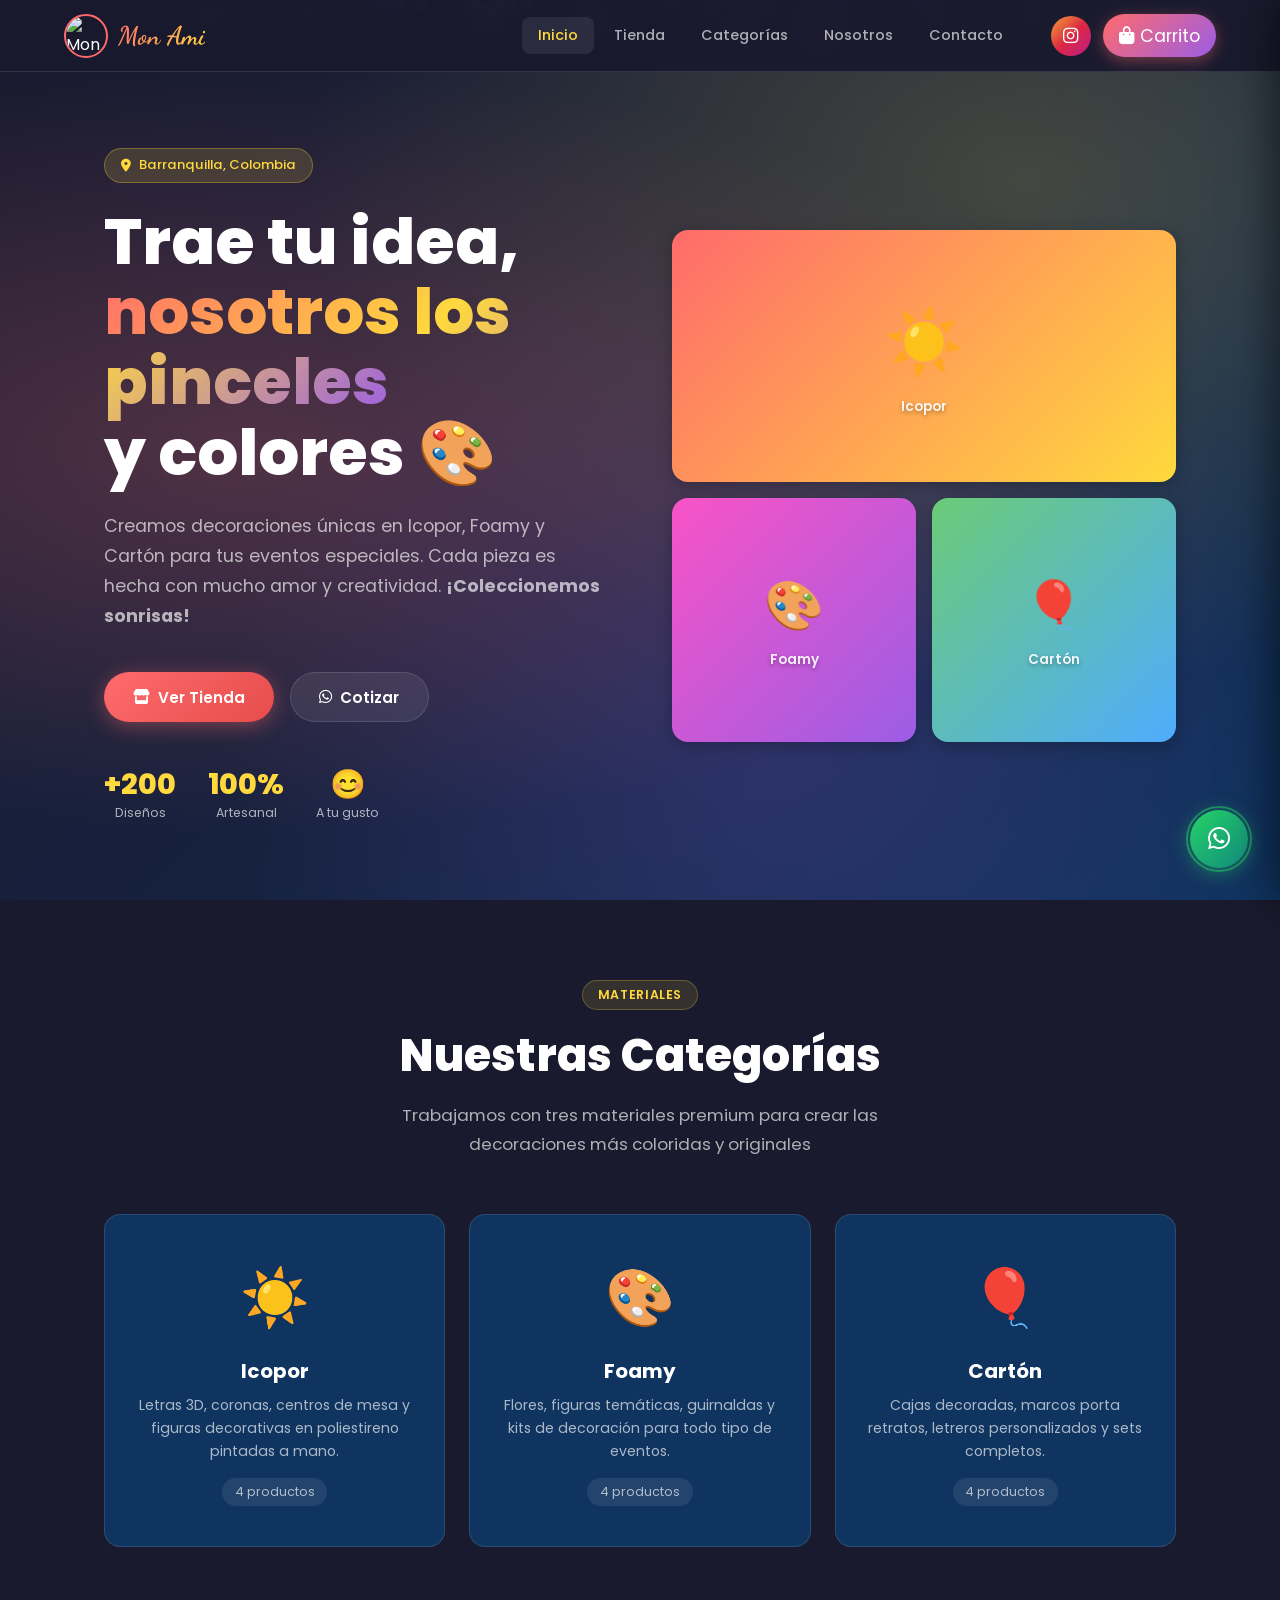
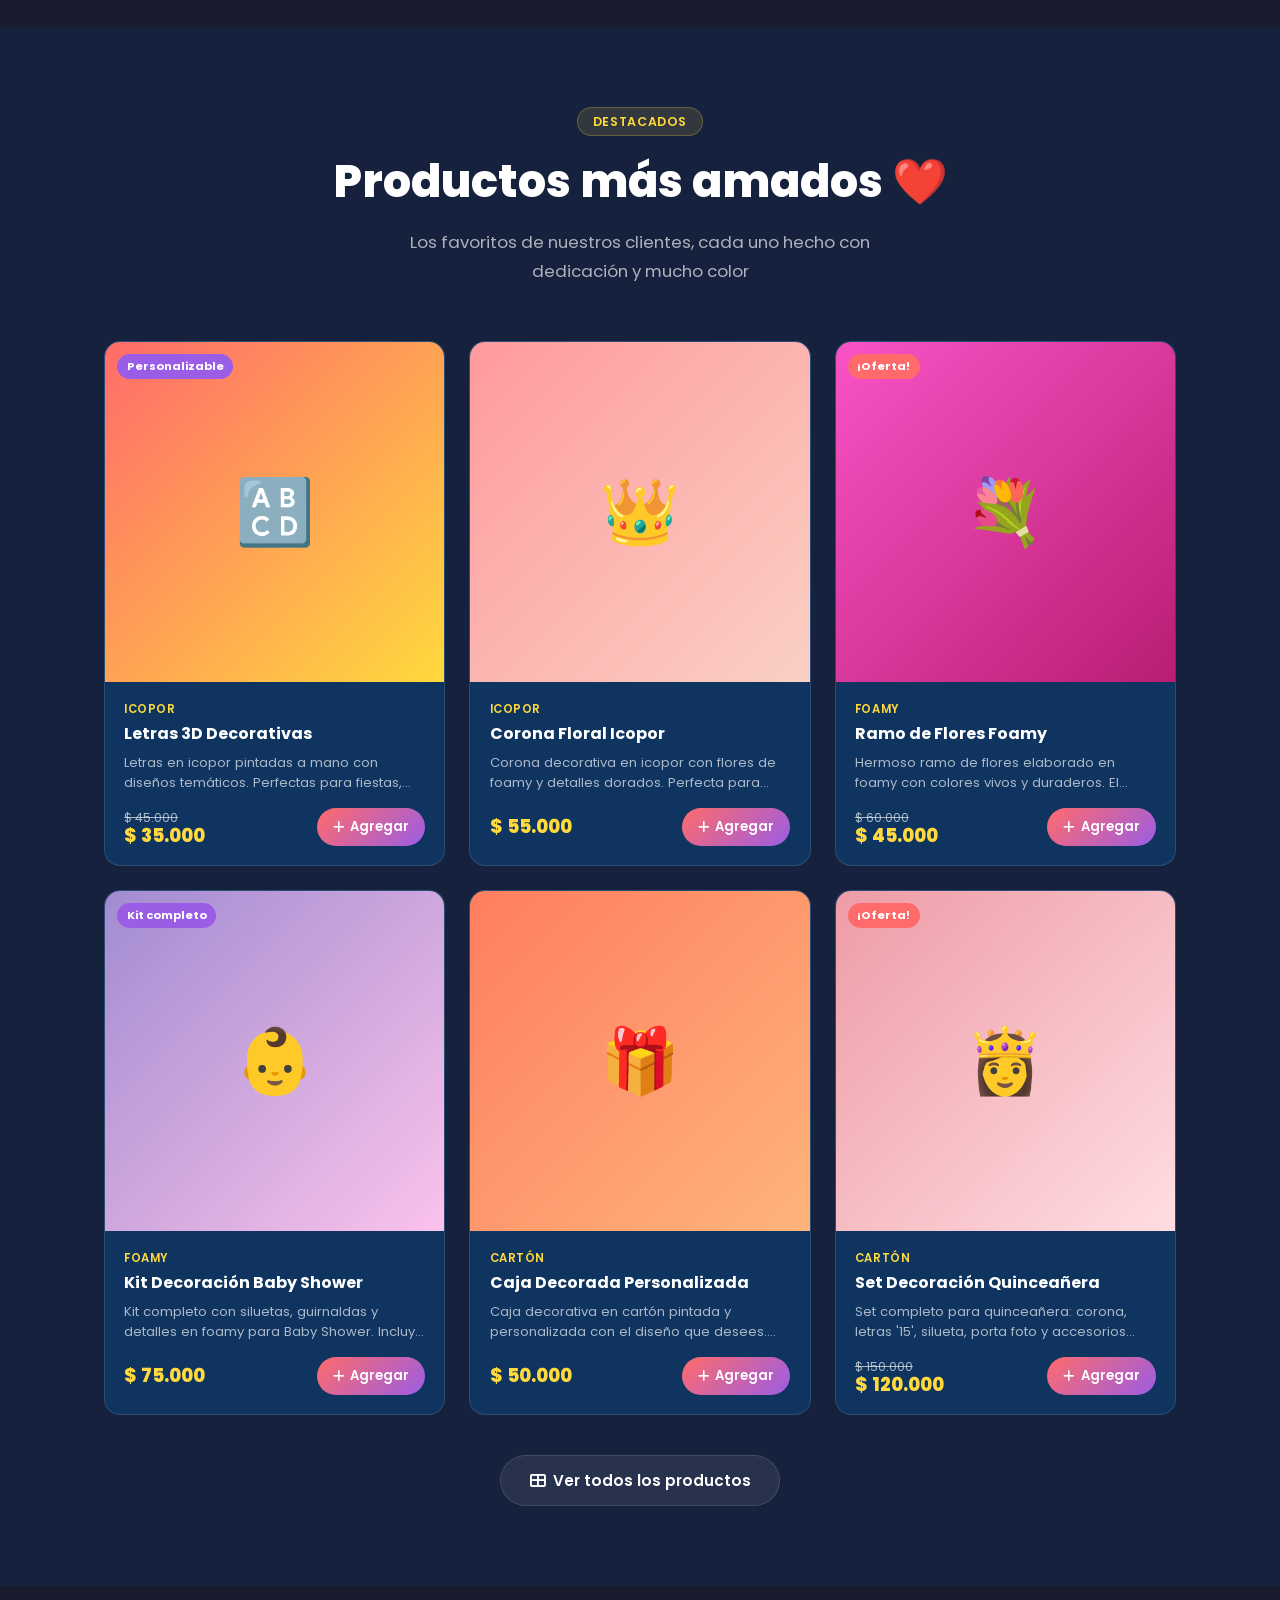
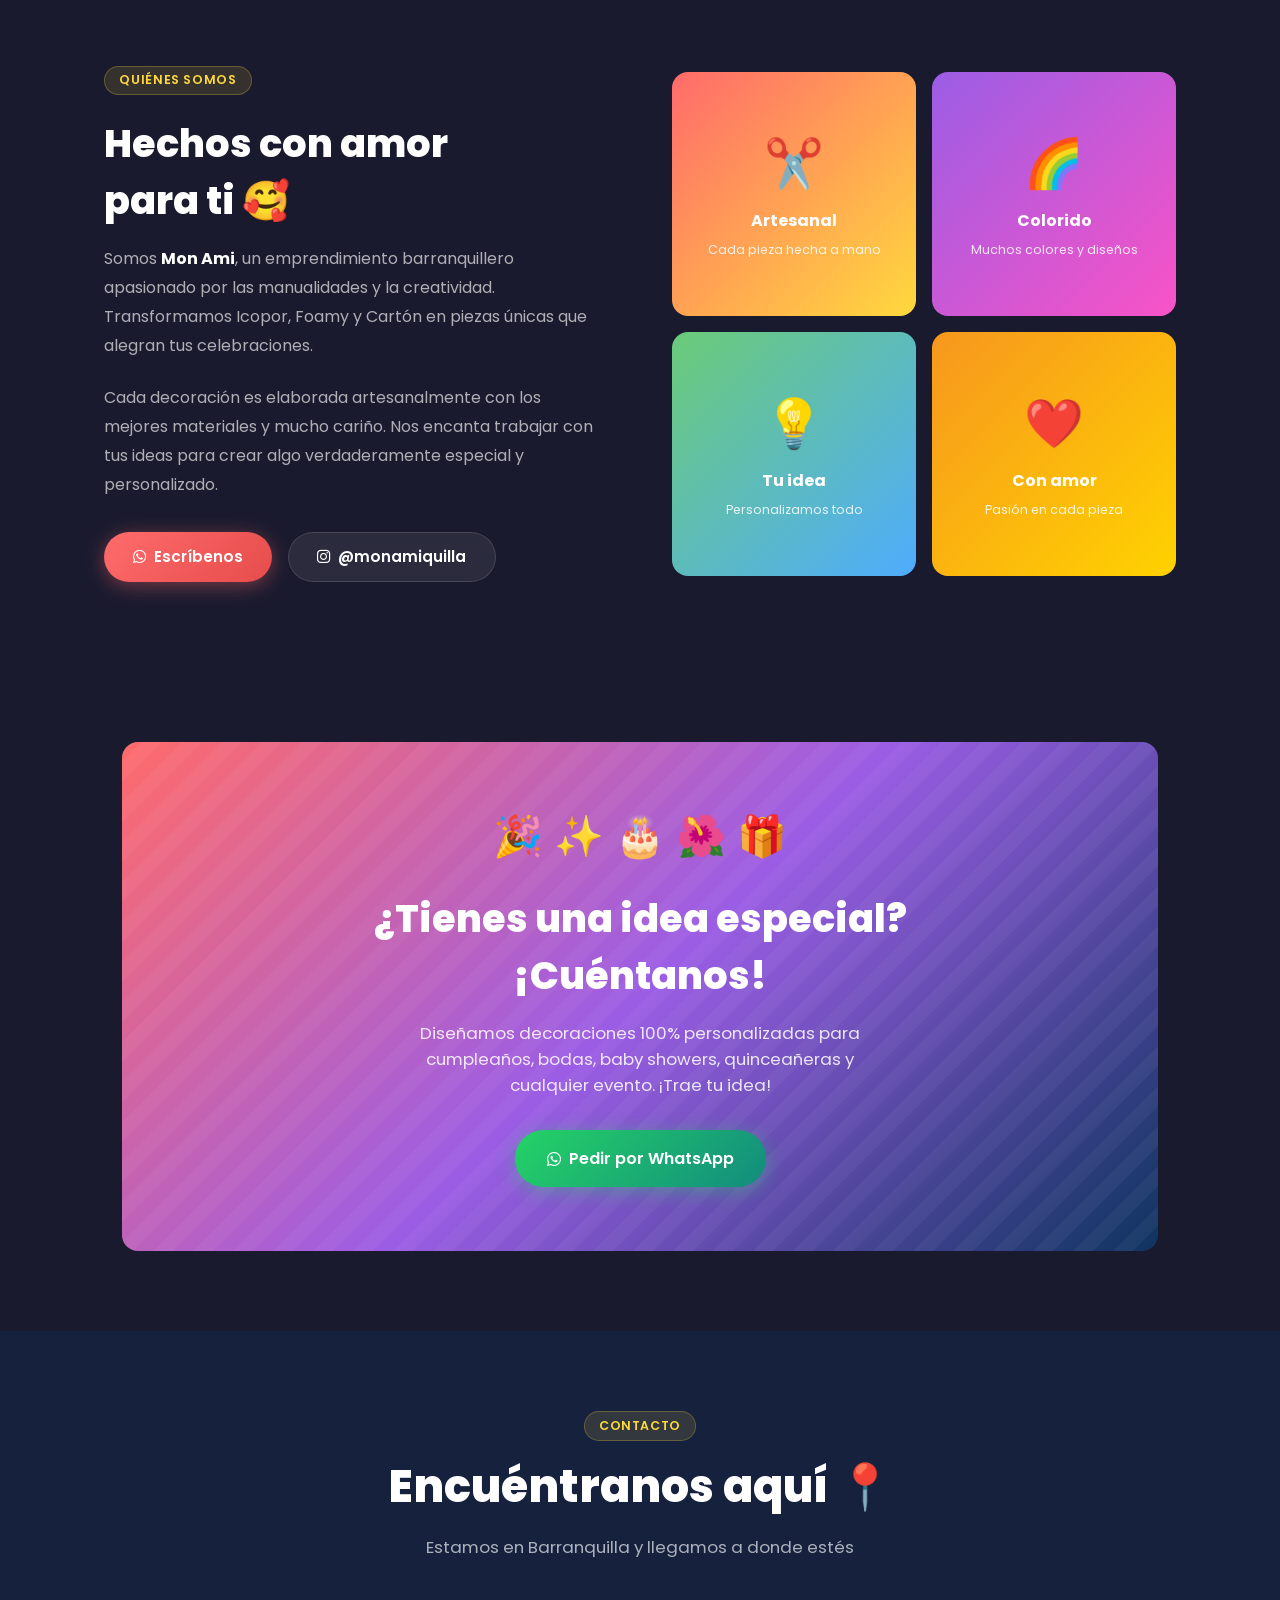
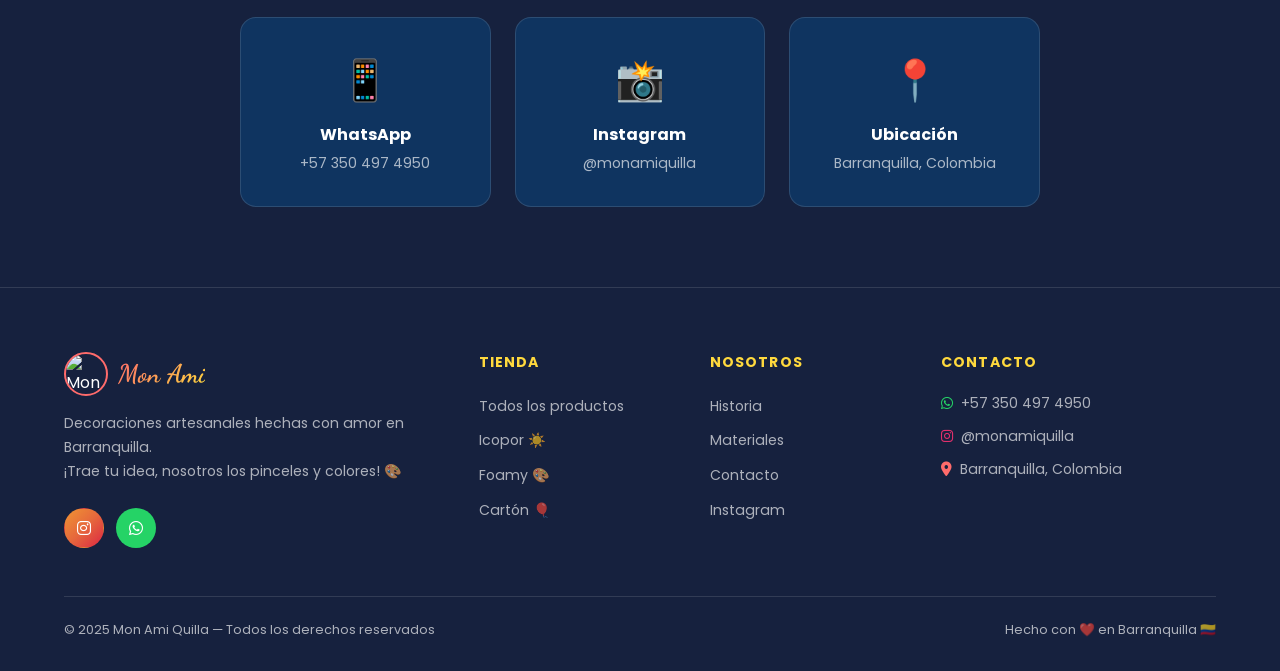
==== commit 338181b8: "feat: Implement initial styling and responsive layout with a new CSS design system and updated `inde" ====
--- a/index.html
+++ b/index.html
@@ -1,334 +1,352 @@
 <!DOCTYPE html>
 <html lang="es">
+
 <head>
-  <meta charset="UTF-8">
-  <meta name="viewport" content="width=device-width, initial-scale=1.0">
-  <title>Mon Ami – Decoraciones Artesanales | Barranquilla</title>
-  <meta name="description" content="Tienda virtual de decoraciones artesanales en Icopor, Foamy y Cartón. Barranquilla, Colombia. ¡Trae tu idea, nosotros los pinceles y colores!">
-  <link rel="icon" href="img/Logo_monami-modified.ico">
-  <link rel="stylesheet" href="css/main.css">
-  <link rel="stylesheet" href="https://cdnjs.cloudflare.com/ajax/libs/font-awesome/6.5.0/css/all.min.css">
+    <meta charset="UTF-8">
+    <meta name="viewport" content="width=device-width, initial-scale=1.0">
+    <title>Mon Ami – Decoraciones Artesanales | Barranquilla</title>
+    <meta name="description"
+        content="Tienda virtual de decoraciones artesanales en Icopor, Foamy y Cartón. Barranquilla, Colombia. ¡Trae tu idea, nosotros los pinceles y colores!">
+    <link rel="icon" href="img/Logo_monami-modified.ico">
+    <link rel="stylesheet" href="css/main.css">
+    <link rel="stylesheet" href="https://cdnjs.cloudflare.com/ajax/libs/font-awesome/6.5.0/css/all.min.css">
 </head>
+
 <body>
 
-  <!-- ====== NAVBAR ====== -->
-  <nav class="navbar" id="navbar">
-    <a href="index.html" class="nav-logo">
-      <img src="img/Logo_monami-modified.png" alt="Mon Ami Logo">
-      <span class="nav-logo-text">Mon Ami</span>
+    <!-- ====== NAVBAR ====== -->
+    <nav class="navbar" id="navbar">
+        <a href="index.html" class="nav-logo">
+            <img src="img/Logo_monami-modified.png" alt="Mon Ami Logo">
+            <span class="nav-logo-text">Mon Ami</span>
+        </a>
+        <div class="nav-links" id="nav-links">
+            <a href="index.html" class="active">Inicio</a>
+            <a href="shop.html">Tienda</a>
+            <a href="#categorias">Categorías</a>
+            <a href="#nosotros">Nosotros</a>
+            <a href="#contacto">Contacto</a>
+        </div>
+        <div class="nav-actions">
+            <a href="https://www.instagram.com/monamiquilla/" target="_blank" class="nav-ig-btn" title="Instagram">
+                <i class="fab fa-instagram"></i>
+            </a>
+            <button id="cart-btn" aria-label="Ver carrito">
+                <i class="fas fa-shopping-bag"></i>
+                <span>Carrito</span>
+                <span class="cart-badge hidden">0</span>
+            </button>
+        </div>
+        <button class="nav-toggle" id="nav-toggle" aria-label="Menú">
+            <span></span><span></span><span></span>
+        </button>
+    </nav>
+
+    <!-- ====== HERO ====== -->
+    <section class="hero">
+        <div class="hero-bg"></div>
+        <div class="hero-particles" id="particles"></div>
+        <div class="hero-content">
+            <div class="hero-text">
+                <div class="hero-badge">
+                    <i class="fas fa-map-marker-alt"></i>
+                    Barranquilla, Colombia
+                </div>
+                <h1 class="hero-title">
+                    Trae tu idea,<br>
+                    <span class="gradient-text">nosotros los pinceles</span><br>
+                    y colores 🎨
+                </h1>
+                <p class="hero-subtitle">
+                    Creamos decoraciones únicas en Icopor, Foamy y Cartón para tus eventos especiales.
+                    Cada pieza es hecha con mucho amor y creatividad. <strong>¡Coleccionemos sonrisas!</strong>
+                </p>
+                <div class="hero-ctas">
+                    <a href="shop.html" class="btn btn-primary">
+                        <i class="fas fa-store"></i> Ver Tienda
+                    </a>
+                    <a href="https://wa.me/573504974950?text=¡Hola Mon Ami! 😊 Me gustaría cotizar una decoración personalizada."
+                        target="_blank" class="btn btn-secondary">
+                        <i class="fab fa-whatsapp"></i> Cotizar
+                    </a>
+                </div>
+                <div class="hero-stats">
+                    <div class="stat">
+                        <span class="stat-value">+200</span>
+                        <span class="stat-label">Diseños</span>
+                    </div>
+                    <div class="stat">
+                        <span class="stat-value">100%</span>
+                        <span class="stat-label">Artesanal</span>
+                    </div>
+                    <div class="stat">
+                        <span class="stat-value">😊</span>
+                        <span class="stat-label">A tu gusto</span>
+                    </div>
+                </div>
+            </div>
+            <div class="hero-visual">
+                <a href="shop.html?cat=icopor" class="hero-card"
+                    style="background: linear-gradient(135deg,#FF6B6B,#FFD93D);">
+                    ☀️
+                    <span class="hero-card-label">Icopor</span>
+                </a>
+                <a href="shop.html?cat=foamy" class="hero-card"
+                    style="background: linear-gradient(135deg,#f953c6,#9B5DE5);">
+                    🎨
+                    <span class="hero-card-label">Foamy</span>
+                </a>
+                <a href="shop.html?cat=carton" class="hero-card"
+                    style="background: linear-gradient(135deg,#6BCB77,#4facfe);">
+                    🎈
+                    <span class="hero-card-label">Cartón</span>
+                </a>
+            </div>
+        </div>
+    </section>
+
+    <!-- ====== CATEGORÍAS ====== -->
+    <div id="categorias">
+        <div class="section">
+            <div class="section-header reveal">
+                <span class="section-tag">Materiales</span>
+                <h2>Nuestras <span class="gradient-text">Categorías</span></h2>
+                <p>Trabajamos con tres materiales premium para crear las decoraciones más coloridas y originales</p>
+            </div>
+            <div class="categories-grid">
+                <a href="shop.html?cat=icopor" class="category-card cat-icopor reveal" style="text-decoration:none">
+                    <span class="category-emoji">☀️</span>
+                    <h3>Icopor</h3>
+                    <p>Letras 3D, coronas, centros de mesa y figuras decorativas en poliestireno pintadas a mano.</p>
+                    <span class="category-count">4 productos</span>
+                </a>
+                <a href="shop.html?cat=foamy" class="category-card cat-foamy reveal" style="text-decoration:none">
+                    <span class="category-emoji">🎨</span>
+                    <h3>Foamy</h3>
+                    <p>Flores, figuras temáticas, guirnaldas y kits de decoración para todo tipo de eventos.</p>
+                    <span class="category-count">4 productos</span>
+                </a>
+                <a href="shop.html?cat=carton" class="category-card cat-carton reveal" style="text-decoration:none">
+                    <span class="category-emoji">🎈</span>
+                    <h3>Cartón</h3>
+                    <p>Cajas decoradas, marcos porta retratos, letreros personalizados y sets completos.</p>
+                    <span class="category-count">4 productos</span>
+                </a>
+            </div>
+        </div>
+    </div>
+
+    <!-- ====== PRODUCTOS DESTACADOS ====== -->
+    <div class="section-dark">
+        <div class="section">
+            <div class="section-header reveal">
+                <span class="section-tag">Destacados</span>
+                <h2>Productos <span class="gradient-text">más amados</span> ❤️</h2>
+                <p>Los favoritos de nuestros clientes, cada uno hecho con dedicación y mucho color</p>
+            </div>
+            <div class="products-grid" id="featured-products"></div>
+            <div style="text-align:center; margin-top:2.5rem;" class="reveal">
+                <a href="shop.html" class="btn btn-secondary">
+                    <i class="fas fa-th-large"></i> Ver todos los productos
+                </a>
+            </div>
+        </div>
+    </div>
+
+    <!-- ====== NOSOTROS ====== -->
+    <div id="nosotros">
+        <div class="section">
+            <div class="about-section-grid">
+                <div class="reveal">
+                    <span class="section-tag">Quiénes somos</span>
+                    <h2 style="font-size: clamp(1.8rem,3vw,2.5rem); font-weight:800; margin:0.5rem 0 1rem;">
+                        Hechos con amor<br><span class="gradient-text">para ti</span> 🥰
+                    </h2>
+                    <p style="color:var(--text-muted); line-height:1.8; margin-bottom:1.5rem;">
+                        Somos <strong style="color:white">Mon Ami</strong>, un emprendimiento barranquillero apasionado
+                        por las manualidades y la creatividad.
+                        Transformamos Icopor, Foamy y Cartón en piezas únicas que alegran tus celebraciones.
+                    </p>
+                    <p style="color:var(--text-muted); line-height:1.8; margin-bottom:2rem;">
+                        Cada decoración es elaborada artesanalmente con los mejores materiales y mucho cariño.
+                        Nos encanta trabajar con tus ideas para crear algo verdaderamente especial y personalizado.
+                    </p>
+                    <div style="display:flex; gap:1rem; flex-wrap:wrap;">
+                        <a href="https://wa.me/573504974950?text=¡Hola! Me gustaría saber más sobre Mon Ami 😊"
+                            target="_blank" class="btn btn-primary">
+                            <i class="fab fa-whatsapp"></i> Escríbenos
+                        </a>
+                        <a href="https://www.instagram.com/monamiquilla/" target="_blank" class="btn btn-secondary">
+                            <i class="fab fa-instagram"></i> @monamiquilla
+                        </a>
+                    </div>
+                </div>
+                <div class="reveal">
+                    <div class="about-cards-grid">
+                        <div class="about-card" style="background:linear-gradient(135deg,#FF6B6B,#FFD93D);">
+                            <span class="about-card-emoji">✂️</span>
+                            <h4>Artesanal</h4>
+                            <p>Cada pieza hecha a mano</p>
+                        </div>
+                        <div class="about-card" style="background:linear-gradient(135deg,#9B5DE5,#f953c6);">
+                            <span class="about-card-emoji">🌈</span>
+                            <h4>Colorido</h4>
+                            <p>Muchos colores y diseños</p>
+                        </div>
+                        <div class="about-card" style="background:linear-gradient(135deg,#6BCB77,#4facfe);">
+                            <span class="about-card-emoji">💡</span>
+                            <h4>Tu idea</h4>
+                            <p>Personalizamos todo</p>
+                        </div>
+                        <div class="about-card" style="background:linear-gradient(135deg,#F7971E,#FFD200);">
+                            <span class="about-card-emoji">❤️</span>
+                            <h4>Con amor</h4>
+                            <p>Pasión en cada pieza</p>
+                        </div>
+                    </div>
+                </div>
+            </div>
+        </div>
+    </div>
+
+    <!-- ====== BANNER CTA ====== -->
+    <div class="section-full">
+        <div class="banner-cta reveal">
+            <div class="cta-emojis">🎉 ✨ 🎂 🌺 🎁</div>
+            <h2>¿Tienes una idea especial? <br>¡Cuéntanos!</h2>
+            <p>Diseñamos decoraciones 100% personalizadas para cumpleaños, bodas, baby showers,
+                quinceañeras y cualquier evento. ¡Trae tu idea!</p>
+            <a href="https://wa.me/573504974950?text=¡Hola Mon Ami! 🎨 Tengo una idea para una decoración personalizada, me gustaría cotizarla."
+                target="_blank" class="btn btn-whatsapp" style="display:inline-flex; margin:0 auto;">
+                <i class="fab fa-whatsapp"></i> Pedir por WhatsApp
+            </a>
+        </div>
+    </div>
+
+    <!-- ====== CONTACTO ====== -->
+    <div id="contacto" class="section-dark">
+        <div class="section">
+            <div class="section-header reveal">
+                <span class="section-tag">Contacto</span>
+                <h2>Encuéntranos <span class="gradient-text">aquí</span> 📍</h2>
+                <p>Estamos en Barranquilla y llegamos a donde estés</p>
+            </div>
+            <div
+                style="display:grid; grid-template-columns: repeat(auto-fit, minmax(220px,1fr)); gap:1.5rem; max-width:800px; margin:0 auto;">
+                <a href="https://wa.me/573504974950" target="_blank" class="contact-tile reveal"
+                    style="background:var(--dark-card); border:1px solid var(--border); border-radius:16px; padding:2rem; text-align:center; text-decoration:none; transition:all 0.3s; display:block;">
+                    <div style="font-size:2.5rem; margin-bottom:0.75rem;">📱</div>
+                    <h4 style="font-weight:700; margin-bottom:0.35rem;">WhatsApp</h4>
+                    <p style="color:var(--text-muted); font-size:0.88rem;">+57 350 497 4950</p>
+                </a>
+                <a href="https://www.instagram.com/monamiquilla/" target="_blank" class="contact-tile reveal"
+                    style="background:var(--dark-card); border:1px solid var(--border); border-radius:16px; padding:2rem; text-align:center; text-decoration:none; transition:all 0.3s; display:block;">
+                    <div style="font-size:2.5rem; margin-bottom:0.75rem;">📸</div>
+                    <h4 style="font-weight:700; margin-bottom:0.35rem;">Instagram</h4>
+                    <p style="color:var(--text-muted); font-size:0.88rem;">@monamiquilla</p>
+                </a>
+                <div class="contact-tile reveal"
+                    style="background:var(--dark-card); border:1px solid var(--border); border-radius:16px; padding:2rem; text-align:center;">
+                    <div style="font-size:2.5rem; margin-bottom:0.75rem;">📍</div>
+                    <h4 style="font-weight:700; margin-bottom:0.35rem;">Ubicación</h4>
+                    <p style="color:var(--text-muted); font-size:0.88rem;">Barranquilla, Colombia</p>
+                </div>
+            </div>
+        </div>
+    </div>
+
+    <!-- ====== FOOTER ====== -->
+    <footer class="footer">
+        <div class="footer-grid">
+            <div>
+                <div class="footer-logo">
+                    <img src="img/Logo_monami-modified.png" alt="Mon Ami Logo">
+                    <span class="footer-logo-text">Mon Ami</span>
+                </div>
+                <p class="footer-desc">
+                    Decoraciones artesanales hechas con amor en Barranquilla.<br>
+                    ¡Trae tu idea, nosotros los pinceles y colores! 🎨
+                </p>
+                <div class="footer-socials">
+                    <a href="https://www.instagram.com/monamiquilla/" target="_blank" class="social-btn ig"
+                        title="Instagram">
+                        <i class="fab fa-instagram"></i>
+                    </a>
+                    <a href="https://wa.me/573504974950" target="_blank" class="social-btn wa" title="WhatsApp">
+                        <i class="fab fa-whatsapp"></i>
+                    </a>
+                </div>
+            </div>
+            <div class="footer-links">
+                <h4>Tienda</h4>
+                <ul>
+                    <li><a href="shop.html">Todos los productos</a></li>
+                    <li><a href="shop.html?cat=icopor">Icopor ☀️</a></li>
+                    <li><a href="shop.html?cat=foamy">Foamy 🎨</a></li>
+                    <li><a href="shop.html?cat=carton">Cartón 🎈</a></li>
+                </ul>
+            </div>
+            <div class="footer-links">
+                <h4>Nosotros</h4>
+                <ul>
+                    <li><a href="#nosotros">Historia</a></li>
+                    <li><a href="#categorias">Materiales</a></li>
+                    <li><a href="#contacto">Contacto</a></li>
+                    <li><a href="https://www.instagram.com/monamiquilla/" target="_blank">Instagram</a></li>
+                </ul>
+            </div>
+            <div class="footer-links">
+                <h4>Contacto</h4>
+                <div class="footer-contact">
+                    <p><i class="fab fa-whatsapp" style="color:#25D366"></i> +57 350 497 4950</p>
+                    <p><i class="fab fa-instagram" style="color:#E1306C"></i> @monamiquilla</p>
+                    <p><i class="fas fa-map-marker-alt" style="color:var(--primary)"></i> Barranquilla, Colombia</p>
+                </div>
+            </div>
+        </div>
+        <div class="footer-bottom">
+            <p>© 2025 Mon Ami Quilla — Todos los derechos reservados</p>
+            <p>Hecho con ❤️ en Barranquilla 🇨🇴</p>
+        </div>
+    </footer>
+
+    <!-- ====== CARRITO LATERAL ====== -->
+    <div class="cart-overlay" id="cart-overlay"></div>
+    <aside class="cart-sidebar" id="cart-sidebar">
+        <div class="cart-header">
+            <h3>🛒 Tu Carrito</h3>
+            <button id="cart-close" aria-label="Cerrar carrito">✕</button>
+        </div>
+        <div id="cart-empty">
+            <span class="empty-emoji">🛍️</span>
+            <p>Tu carrito está vacío.<br>¡Agrega productos que te gusten!</p>
+            <a href="shop.html" class="btn btn-primary btn-sm"
+                onclick="document.getElementById('cart-close').click()">Ver Tienda</a>
+        </div>
+        <div id="cart-items"></div>
+        <div id="cart-footer" class="hidden">
+            <div class="cart-total-row">
+                <span class="cart-total-label">Total estimado:</span>
+                <span id="cart-total">$0</span>
+            </div>
+            <button id="whatsapp-order-btn" class="btn btn-whatsapp" style="width:100%; justify-content:center;">
+                <i class="fab fa-whatsapp"></i> Pedir por WhatsApp
+            </button>
+            <p class="cart-note">Los precios son referenciales. El valor final se confirma por WhatsApp.</p>
+        </div>
+    </aside>
+
+    <!-- Toast -->
+    <div id="toast"></div>
+
+    <!-- WhatsApp flotante -->
+    <a href="https://wa.me/573504974950?text=¡Hola Mon Ami! 😊" target="_blank" class="wa-float"
+        title="Chateá con nosotros">
+        <div class="wa-float-pulse"></div>
+        <i class="fab fa-whatsapp"></i>
     </a>
-    <div class="nav-links" id="nav-links">
-      <a href="index.html" class="active">Inicio</a>
-      <a href="shop.html">Tienda</a>
-      <a href="#categorias">Categorías</a>
-      <a href="#nosotros">Nosotros</a>
-      <a href="#contacto">Contacto</a>
-    </div>
-    <div class="nav-actions">
-      <a href="https://www.instagram.com/monamiquilla/" target="_blank" class="nav-ig-btn" title="Instagram">
-        <i class="fab fa-instagram"></i>
-      </a>
-      <button id="cart-btn" aria-label="Ver carrito">
-        <i class="fas fa-shopping-bag"></i>
-        <span>Carrito</span>
-        <span class="cart-badge hidden">0</span>
-      </button>
-    </div>
-    <button class="nav-toggle" id="nav-toggle" aria-label="Menú">
-      <span></span><span></span><span></span>
-    </button>
-  </nav>
-
-  <!-- ====== HERO ====== -->
-  <section class="hero">
-    <div class="hero-bg"></div>
-    <div class="hero-particles" id="particles"></div>
-    <div class="hero-content">
-      <div class="hero-text">
-        <div class="hero-badge">
-          <i class="fas fa-map-marker-alt"></i>
-          Barranquilla, Colombia
-        </div>
-        <h1 class="hero-title">
-          Trae tu idea,<br>
-          <span class="gradient-text">nosotros los pinceles</span><br>
-          y colores 🎨
-        </h1>
-        <p class="hero-subtitle">
-          Creamos decoraciones únicas en Icopor, Foamy y Cartón para tus eventos especiales.
-          Cada pieza es hecha con mucho amor y creatividad. <strong>¡Coleccionemos sonrisas!</strong>
-        </p>
-        <div class="hero-ctas">
-          <a href="shop.html" class="btn btn-primary">
-            <i class="fas fa-store"></i> Ver Tienda
-          </a>
-          <a href="https://wa.me/573504974950?text=¡Hola Mon Ami! 😊 Me gustaría cotizar una decoración personalizada." target="_blank" class="btn btn-secondary">
-            <i class="fab fa-whatsapp"></i> Cotizar
-          </a>
-        </div>
-        <div class="hero-stats">
-          <div class="stat">
-            <span class="stat-value">+200</span>
-            <span class="stat-label">Diseños</span>
-          </div>
-          <div class="stat">
-            <span class="stat-value">100%</span>
-            <span class="stat-label">Artesanal</span>
-          </div>
-          <div class="stat">
-            <span class="stat-value">😊</span>
-            <span class="stat-label">A tu gusto</span>
-          </div>
-        </div>
-      </div>
-      <div class="hero-visual">
-        <a href="shop.html?cat=icopor" class="hero-card" style="background: linear-gradient(135deg,#FF6B6B,#FFD93D);">
-          ☀️
-          <span class="hero-card-label">Icopor</span>
-        </a>
-        <a href="shop.html?cat=foamy" class="hero-card" style="background: linear-gradient(135deg,#f953c6,#9B5DE5);">
-          🎨
-          <span class="hero-card-label">Foamy</span>
-        </a>
-        <a href="shop.html?cat=carton" class="hero-card" style="background: linear-gradient(135deg,#6BCB77,#4facfe);">
-          🎈
-          <span class="hero-card-label">Cartón</span>
-        </a>
-      </div>
-    </div>
-  </section>
-
-  <!-- ====== CATEGORÍAS ====== -->
-  <div id="categorias">
-    <div class="section">
-      <div class="section-header reveal">
-        <span class="section-tag">Materiales</span>
-        <h2>Nuestras <span class="gradient-text">Categorías</span></h2>
-        <p>Trabajamos con tres materiales premium para crear las decoraciones más coloridas y originales</p>
-      </div>
-      <div class="categories-grid">
-        <a href="shop.html?cat=icopor" class="category-card cat-icopor reveal" style="text-decoration:none">
-          <span class="category-emoji">☀️</span>
-          <h3>Icopor</h3>
-          <p>Letras 3D, coronas, centros de mesa y figuras decorativas en poliestireno pintadas a mano.</p>
-          <span class="category-count">4 productos</span>
-        </a>
-        <a href="shop.html?cat=foamy" class="category-card cat-foamy reveal" style="text-decoration:none">
-          <span class="category-emoji">🎨</span>
-          <h3>Foamy</h3>
-          <p>Flores, figuras temáticas, guirnaldas y kits de decoración para todo tipo de eventos.</p>
-          <span class="category-count">4 productos</span>
-        </a>
-        <a href="shop.html?cat=carton" class="category-card cat-carton reveal" style="text-decoration:none">
-          <span class="category-emoji">🎈</span>
-          <h3>Cartón</h3>
-          <p>Cajas decoradas, marcos porta retratos, letreros personalizados y sets completos.</p>
-          <span class="category-count">4 productos</span>
-        </a>
-      </div>
-    </div>
-  </div>
-
-  <!-- ====== PRODUCTOS DESTACADOS ====== -->
-  <div class="section-dark">
-    <div class="section">
-      <div class="section-header reveal">
-        <span class="section-tag">Destacados</span>
-        <h2>Productos <span class="gradient-text">más amados</span> ❤️</h2>
-        <p>Los favoritos de nuestros clientes, cada uno hecho con dedicación y mucho color</p>
-      </div>
-      <div class="products-grid" id="featured-products"></div>
-      <div style="text-align:center; margin-top:2.5rem;" class="reveal">
-        <a href="shop.html" class="btn btn-secondary">
-          <i class="fas fa-th-large"></i> Ver todos los productos
-        </a>
-      </div>
-    </div>
-  </div>
-
-  <!-- ====== NOSOTROS ====== -->
-  <div id="nosotros">
-    <div class="section">
-      <div style="display:grid; grid-template-columns:1fr 1fr; gap:4rem; align-items:center;">
-        <div class="reveal">
-          <span class="section-tag">Quiénes somos</span>
-          <h2 style="font-size: clamp(1.8rem,3vw,2.5rem); font-weight:800; margin:0.5rem 0 1rem;">
-            Hechos con amor<br><span class="gradient-text">para ti</span> 🥰
-          </h2>
-          <p style="color:var(--text-muted); line-height:1.8; margin-bottom:1.5rem;">
-            Somos <strong style="color:white">Mon Ami</strong>, un emprendimiento barranquillero apasionado por las manualidades y la creatividad. 
-            Transformamos Icopor, Foamy y Cartón en piezas únicas que alegran tus celebraciones.
-          </p>
-          <p style="color:var(--text-muted); line-height:1.8; margin-bottom:2rem;">
-            Cada decoración es elaborada artesanalmente con los mejores materiales y mucho cariño. 
-            Nos encanta trabajar con tus ideas para crear algo verdaderamente especial y personalizado.
-          </p>
-          <div style="display:flex; gap:1rem; flex-wrap:wrap;">
-            <a href="https://wa.me/573504974950?text=¡Hola! Me gustaría saber más sobre Mon Ami 😊" target="_blank" class="btn btn-primary">
-              <i class="fab fa-whatsapp"></i> Escríbenos
-            </a>
-            <a href="https://www.instagram.com/monamiquilla/" target="_blank" class="btn btn-secondary">
-              <i class="fab fa-instagram"></i> @monamiquilla
-            </a>
-          </div>
-        </div>
-        <div class="reveal">
-          <div style="display:grid; grid-template-columns:1fr 1fr; gap:1rem;">
-            <div class="about-card" style="background:linear-gradient(135deg,#FF6B6B,#FFD93D); border-radius:16px; padding:2rem; text-align:center; aspect-ratio:1; display:flex; flex-direction:column; align-items:center; justify-content:center; gap:0.5rem;">
-              <span style="font-size:3rem;">✂️</span>
-              <h4 style="font-size:1rem; font-weight:700;">Artesanal</h4>
-              <p style="font-size:0.78rem; color:rgba(255,255,255,0.85);">Cada pieza hecha a mano</p>
-            </div>
-            <div class="about-card" style="background:linear-gradient(135deg,#9B5DE5,#f953c6); border-radius:16px; padding:2rem; text-align:center; aspect-ratio:1; display:flex; flex-direction:column; align-items:center; justify-content:center; gap:0.5rem;">
-              <span style="font-size:3rem;">🌈</span>
-              <h4 style="font-size:1rem; font-weight:700;">Colorido</h4>
-              <p style="font-size:0.78rem; color:rgba(255,255,255,0.85);">Muchos colores y diseños</p>
-            </div>
-            <div class="about-card" style="background:linear-gradient(135deg,#6BCB77,#4facfe); border-radius:16px; padding:2rem; text-align:center; aspect-ratio:1; display:flex; flex-direction:column; align-items:center; justify-content:center; gap:0.5rem;">
-              <span style="font-size:3rem;">💡</span>
-              <h4 style="font-size:1rem; font-weight:700;">Tu idea</h4>
-              <p style="font-size:0.78rem; color:rgba(255,255,255,0.85);">Personalizamos todo</p>
-            </div>
-            <div class="about-card" style="background:linear-gradient(135deg,#F7971E,#FFD200); border-radius:16px; padding:2rem; text-align:center; aspect-ratio:1; display:flex; flex-direction:column; align-items:center; justify-content:center; gap:0.5rem;">
-              <span style="font-size:3rem;">❤️</span>
-              <h4 style="font-size:1rem; font-weight:700;">Con amor</h4>
-              <p style="font-size:0.78rem; color:rgba(255,255,255,0.85);">Pasión en cada pieza</p>
-            </div>
-          </div>
-        </div>
-      </div>
-    </div>
-  </div>
-
-  <!-- ====== BANNER CTA ====== -->
-  <div class="section-full">
-    <div class="banner-cta reveal">
-      <div class="cta-emojis">🎉 ✨ 🎂 🌺 🎁</div>
-      <h2>¿Tienes una idea especial? <br>¡Cuéntanos!</h2>
-      <p>Diseñamos decoraciones 100% personalizadas para cumpleaños, bodas, baby showers,
-        quinceañeras y cualquier evento. ¡Trae tu idea!</p>
-      <a href="https://wa.me/573504974950?text=¡Hola Mon Ami! 🎨 Tengo una idea para una decoración personalizada, me gustaría cotizarla." target="_blank" class="btn btn-whatsapp" style="display:inline-flex; margin:0 auto;">
-        <i class="fab fa-whatsapp"></i> Pedir por WhatsApp
-      </a>
-    </div>
-  </div>
-
-  <!-- ====== CONTACTO ====== -->
-  <div id="contacto" class="section-dark">
-    <div class="section">
-      <div class="section-header reveal">
-        <span class="section-tag">Contacto</span>
-        <h2>Encuéntranos <span class="gradient-text">aquí</span> 📍</h2>
-        <p>Estamos en Barranquilla y llegamos a donde estés</p>
-      </div>
-      <div style="display:grid; grid-template-columns: repeat(auto-fit, minmax(220px,1fr)); gap:1.5rem; max-width:800px; margin:0 auto;">
-        <a href="https://wa.me/573504974950" target="_blank" class="contact-tile reveal" style="background:var(--dark-card); border:1px solid var(--border); border-radius:16px; padding:2rem; text-align:center; text-decoration:none; transition:all 0.3s; display:block;">
-          <div style="font-size:2.5rem; margin-bottom:0.75rem;">📱</div>
-          <h4 style="font-weight:700; margin-bottom:0.35rem;">WhatsApp</h4>
-          <p style="color:var(--text-muted); font-size:0.88rem;">+57 350 497 4950</p>
-        </a>
-        <a href="https://www.instagram.com/monamiquilla/" target="_blank" class="contact-tile reveal" style="background:var(--dark-card); border:1px solid var(--border); border-radius:16px; padding:2rem; text-align:center; text-decoration:none; transition:all 0.3s; display:block;">
-          <div style="font-size:2.5rem; margin-bottom:0.75rem;">📸</div>
-          <h4 style="font-weight:700; margin-bottom:0.35rem;">Instagram</h4>
-          <p style="color:var(--text-muted); font-size:0.88rem;">@monamiquilla</p>
-        </a>
-        <div class="contact-tile reveal" style="background:var(--dark-card); border:1px solid var(--border); border-radius:16px; padding:2rem; text-align:center;">
-          <div style="font-size:2.5rem; margin-bottom:0.75rem;">📍</div>
-          <h4 style="font-weight:700; margin-bottom:0.35rem;">Ubicación</h4>
-          <p style="color:var(--text-muted); font-size:0.88rem;">Barranquilla, Colombia</p>
-        </div>
-      </div>
-    </div>
-  </div>
-
-  <!-- ====== FOOTER ====== -->
-  <footer class="footer">
-    <div class="footer-grid">
-      <div>
-        <div class="footer-logo">
-          <img src="img/Logo_monami-modified.png" alt="Mon Ami Logo">
-          <span class="footer-logo-text">Mon Ami</span>
-        </div>
-        <p class="footer-desc">
-          Decoraciones artesanales hechas con amor en Barranquilla.<br>
-          ¡Trae tu idea, nosotros los pinceles y colores! 🎨
-        </p>
-        <div class="footer-socials">
-          <a href="https://www.instagram.com/monamiquilla/" target="_blank" class="social-btn ig" title="Instagram">
-            <i class="fab fa-instagram"></i>
-          </a>
-          <a href="https://wa.me/573504974950" target="_blank" class="social-btn wa" title="WhatsApp">
-            <i class="fab fa-whatsapp"></i>
-          </a>
-        </div>
-      </div>
-      <div class="footer-links">
-        <h4>Tienda</h4>
-        <ul>
-          <li><a href="shop.html">Todos los productos</a></li>
-          <li><a href="shop.html?cat=icopor">Icopor ☀️</a></li>
-          <li><a href="shop.html?cat=foamy">Foamy 🎨</a></li>
-          <li><a href="shop.html?cat=carton">Cartón 🎈</a></li>
-        </ul>
-      </div>
-      <div class="footer-links">
-        <h4>Nosotros</h4>
-        <ul>
-          <li><a href="#nosotros">Historia</a></li>
-          <li><a href="#categorias">Materiales</a></li>
-          <li><a href="#contacto">Contacto</a></li>
-          <li><a href="https://www.instagram.com/monamiquilla/" target="_blank">Instagram</a></li>
-        </ul>
-      </div>
-      <div class="footer-links">
-        <h4>Contacto</h4>
-        <div class="footer-contact">
-          <p><i class="fab fa-whatsapp" style="color:#25D366"></i> +57 350 497 4950</p>
-          <p><i class="fab fa-instagram" style="color:#E1306C"></i> @monamiquilla</p>
-          <p><i class="fas fa-map-marker-alt" style="color:var(--primary)"></i> Barranquilla, Colombia</p>
-        </div>
-      </div>
-    </div>
-    <div class="footer-bottom">
-      <p>© 2025 Mon Ami Quilla — Todos los derechos reservados</p>
-      <p>Hecho con ❤️ en Barranquilla 🇨🇴</p>
-    </div>
-  </footer>
-
-  <!-- ====== CARRITO LATERAL ====== -->
-  <div class="cart-overlay" id="cart-overlay"></div>
-  <aside class="cart-sidebar" id="cart-sidebar">
-    <div class="cart-header">
-      <h3>🛒 Tu Carrito</h3>
-      <button id="cart-close" aria-label="Cerrar carrito">✕</button>
-    </div>
-    <div id="cart-empty">
-      <span class="empty-emoji">🛍️</span>
-      <p>Tu carrito está vacío.<br>¡Agrega productos que te gusten!</p>
-      <a href="shop.html" class="btn btn-primary btn-sm" onclick="document.getElementById('cart-close').click()">Ver Tienda</a>
-    </div>
-    <div id="cart-items"></div>
-    <div id="cart-footer" class="hidden">
-      <div class="cart-total-row">
-        <span class="cart-total-label">Total estimado:</span>
-        <span id="cart-total">$0</span>
-      </div>
-      <button id="whatsapp-order-btn" class="btn btn-whatsapp" style="width:100%; justify-content:center;">
-        <i class="fab fa-whatsapp"></i> Pedir por WhatsApp
-      </button>
-      <p class="cart-note">Los precios son referenciales. El valor final se confirma por WhatsApp.</p>
-    </div>
-  </aside>
-
-  <!-- Toast -->
-  <div id="toast"></div>
-
-  <!-- WhatsApp flotante -->
-  <a href="https://wa.me/573504974950?text=¡Hola Mon Ami! 😊" target="_blank" class="wa-float" title="Chateá con nosotros">
-    <div class="wa-float-pulse"></div>
-    <i class="fab fa-whatsapp"></i>
-  </a>
-
-  <script type="module" src="js/main.js"></script>
+
+    <script type="module" src="js/main.js"></script>
 </body>
+
 </html>
--- a/css/main.css
+++ b/css/main.css
@@ -7,1106 +7,1737 @@
 
 /* ---- VARIABLES ---- */
 :root {
-  --primary:    #FF6B6B;
-  --secondary:  #FFD93D;
-  --accent:     #6BCB77;
-  --purple:     #9B5DE5;
-  --dark:       #1a1a2e;
-  --dark-2:     #16213e;
-  --dark-card:  #0f3460;
-  --text:       #ffffff;
-  --text-muted: rgba(255,255,255,0.65);
-  --border:     rgba(255,255,255,0.12);
-  --radius:     16px;
-  --radius-sm:  8px;
-  --shadow:     0 8px 32px rgba(0,0,0,0.4);
-  --shadow-sm:  0 4px 16px rgba(0,0,0,0.25);
-  --transition: 0.3s cubic-bezier(0.4, 0, 0.2, 1);
-  --navbar-h:   72px;
+    --primary: #FF6B6B;
+    --secondary: #FFD93D;
+    --accent: #6BCB77;
+    --purple: #9B5DE5;
+    --dark: #1a1a2e;
+    --dark-2: #16213e;
+    --dark-card: #0f3460;
+    --text: #ffffff;
+    --text-muted: rgba(255, 255, 255, 0.65);
+    --border: rgba(255, 255, 255, 0.12);
+    --radius: 16px;
+    --radius-sm: 8px;
+    --shadow: 0 8px 32px rgba(0, 0, 0, 0.4);
+    --shadow-sm: 0 4px 16px rgba(0, 0, 0, 0.25);
+    --transition: 0.3s cubic-bezier(0.4, 0, 0.2, 1);
+    --navbar-h: 72px;
 }
 
 /* ---- RESET ---- */
-*, *::before, *::after {
-  margin: 0; padding: 0; box-sizing: border-box;
-}
-html { scroll-behavior: smooth; }
+*,
+*::before,
+*::after {
+    margin: 0;
+    padding: 0;
+    box-sizing: border-box;
+}
+
+html {
+    scroll-behavior: smooth;
+}
+
 body {
-  font-family: 'Poppins', sans-serif;
-  background: var(--dark);
-  color: var(--text);
-  min-height: 100vh;
-  overflow-x: hidden;
-}
-a { text-decoration: none; color: inherit; }
-img { max-width: 100%; display: block; }
-ul { list-style: none; }
-button, input, select { font-family: inherit; }
-.hidden { display: none !important; }
+    font-family: 'Poppins', sans-serif;
+    background: var(--dark);
+    color: var(--text);
+    min-height: 100vh;
+    overflow-x: hidden;
+}
+
+a {
+    text-decoration: none;
+    color: inherit;
+}
+
+img {
+    max-width: 100%;
+    display: block;
+}
+
+ul {
+    list-style: none;
+}
+
+button,
+input,
+select {
+    font-family: inherit;
+}
+
+.hidden {
+    display: none !important;
+}
 
 /* =============================================
    NAVBAR
    ============================================= */
 .navbar {
-  position: fixed;
-  top: 0; left: 0; right: 0;
-  z-index: 1000;
-  height: var(--navbar-h);
-  background: rgba(26,26,46,0.96);
-  backdrop-filter: blur(12px);
-  -webkit-backdrop-filter: blur(12px);
-  border-bottom: 1px solid var(--border);
-  display: flex;
-  align-items: center;
-  padding: 0 5%;
-  gap: 2rem;
-  transition: box-shadow var(--transition);
-}
-.navbar.scrolled { box-shadow: 0 4px 24px rgba(0,0,0,0.5); }
+    position: fixed;
+    top: 0;
+    left: 0;
+    right: 0;
+    z-index: 1000;
+    height: var(--navbar-h);
+    background: rgba(26, 26, 46, 0.96);
+    backdrop-filter: blur(12px);
+    -webkit-backdrop-filter: blur(12px);
+    border-bottom: 1px solid var(--border);
+    display: flex;
+    align-items: center;
+    padding: 0 5%;
+    gap: 2rem;
+    transition: box-shadow var(--transition);
+}
+
+.navbar.scrolled {
+    box-shadow: 0 4px 24px rgba(0, 0, 0, 0.5);
+}
 
 .nav-logo {
-  display: flex;
-  align-items: center;
-  gap: 0.6rem;
-  flex-shrink: 0;
-}
+    display: flex;
+    align-items: center;
+    gap: 0.6rem;
+    flex-shrink: 0;
+}
+
 .nav-logo img {
-  width: 44px; height: 44px;
-  border-radius: 50%;
-  object-fit: cover;
-  border: 2px solid var(--primary);
-}
+    width: 44px;
+    height: 44px;
+    border-radius: 50%;
+    object-fit: cover;
+    border: 2px solid var(--primary);
+}
+
 .nav-logo-text {
-  font-family: 'Dancing Script', cursive;
-  font-size: 1.6rem;
-  font-weight: 700;
-  background: linear-gradient(135deg, var(--primary), var(--secondary));
-  -webkit-background-clip: text;
-  -webkit-text-fill-color: transparent;
-  background-clip: text;
+    font-family: 'Dancing Script', cursive;
+    font-size: 1.6rem;
+    font-weight: 700;
+    background: linear-gradient(135deg, var(--primary), var(--secondary));
+    -webkit-background-clip: text;
+    -webkit-text-fill-color: transparent;
+    background-clip: text;
 }
 
 .nav-links {
-  display: flex;
-  align-items: center;
-  gap: 0.25rem;
-  margin-left: auto;
-}
+    display: flex;
+    align-items: center;
+    gap: 0.25rem;
+    margin-left: auto;
+}
+
 .nav-links a {
-  padding: 0.5rem 1rem;
-  border-radius: var(--radius-sm);
-  font-weight: 500;
-  font-size: 0.9rem;
-  color: var(--text-muted);
-  transition: all var(--transition);
-}
+    padding: 0.5rem 1rem;
+    border-radius: var(--radius-sm);
+    font-weight: 500;
+    font-size: 0.9rem;
+    color: var(--text-muted);
+    transition: all var(--transition);
+}
+
 .nav-links a:hover,
 .nav-links a.active {
-  color: var(--text);
-  background: rgba(255,255,255,0.08);
-}
-.nav-links a.active { color: var(--secondary); }
+    color: var(--text);
+    background: rgba(255, 255, 255, 0.08);
+}
+
+.nav-links a.active {
+    color: var(--secondary);
+}
 
 .nav-actions {
-  display: flex;
-  align-items: center;
-  gap: 0.75rem;
-  flex-shrink: 0;
+    display: flex;
+    align-items: center;
+    gap: 0.75rem;
+    flex-shrink: 0;
 }
 
 /* Cart Button */
 #cart-btn {
-  position: relative;
-  background: linear-gradient(135deg, var(--primary), var(--purple));
-  border: none;
-  border-radius: 50px;
-  padding: 0.55rem 1rem;
-  color: white;
-  font-size: 1.1rem;
-  cursor: pointer;
-  display: flex;
-  align-items: center;
-  gap: 0.4rem;
-  transition: all var(--transition);
-  box-shadow: 0 4px 15px rgba(255,107,107,0.4);
-}
-#cart-btn:hover { transform: translateY(-2px); box-shadow: 0 6px 20px rgba(255,107,107,0.5); }
+    position: relative;
+    background: linear-gradient(135deg, var(--primary), var(--purple));
+    border: none;
+    border-radius: 50px;
+    padding: 0.55rem 1rem;
+    color: white;
+    font-size: 1.1rem;
+    cursor: pointer;
+    display: flex;
+    align-items: center;
+    gap: 0.4rem;
+    transition: all var(--transition);
+    box-shadow: 0 4px 15px rgba(255, 107, 107, 0.4);
+}
+
+#cart-btn:hover {
+    transform: translateY(-2px);
+    box-shadow: 0 6px 20px rgba(255, 107, 107, 0.5);
+}
 
 .cart-badge {
-  position: absolute;
-  top: -6px; right: -6px;
-  background: var(--secondary);
-  color: var(--dark);
-  font-size: 0.65rem;
-  font-weight: 700;
-  border-radius: 50%;
-  width: 18px; height: 18px;
-  display: flex;
-  align-items: center;
-  justify-content: center;
-  line-height: 1;
+    position: absolute;
+    top: -6px;
+    right: -6px;
+    background: var(--secondary);
+    color: var(--dark);
+    font-size: 0.65rem;
+    font-weight: 700;
+    border-radius: 50%;
+    width: 18px;
+    height: 18px;
+    display: flex;
+    align-items: center;
+    justify-content: center;
+    line-height: 1;
 }
 
 /* Instagram Button */
 .nav-ig-btn {
-  background: linear-gradient(135deg, #f09433, #e6683c, #dc2743, #cc2366, #bc1888);
-  border: none;
-  border-radius: 50%;
-  width: 40px; height: 40px;
-  display: flex;
-  align-items: center;
-  justify-content: center;
-  cursor: pointer;
-  transition: transform var(--transition);
-  color: white;
-  font-size: 1.1rem;
-}
-.nav-ig-btn:hover { transform: scale(1.1); }
+    background: linear-gradient(135deg, #f09433, #e6683c, #dc2743, #cc2366, #bc1888);
+    border: none;
+    border-radius: 50%;
+    width: 40px;
+    height: 40px;
+    display: flex;
+    align-items: center;
+    justify-content: center;
+    cursor: pointer;
+    transition: transform var(--transition);
+    color: white;
+    font-size: 1.1rem;
+}
+
+.nav-ig-btn:hover {
+    transform: scale(1.1);
+}
 
 /* Hamburger */
 .nav-toggle {
-  display: none;
-  flex-direction: column;
-  gap: 5px;
-  background: none;
-  border: none;
-  cursor: pointer;
-  padding: 4px;
-  margin-left: auto;
-}
+    display: none;
+    flex-direction: column;
+    gap: 5px;
+    background: none;
+    border: none;
+    cursor: pointer;
+    padding: 4px;
+    margin-left: auto;
+}
+
 .nav-toggle span {
-  display: block;
-  width: 24px; height: 2px;
-  background: var(--text);
-  border-radius: 2px;
-  transition: all var(--transition);
+    display: block;
+    width: 24px;
+    height: 2px;
+    background: var(--text);
+    border-radius: 2px;
+    transition: all var(--transition);
 }
 
 /* =============================================
    HERO SECTION
    ============================================= */
 .hero {
-  min-height: 100vh;
-  padding-top: var(--navbar-h);
-  display: flex;
-  align-items: center;
-  position: relative;
-  overflow: hidden;
+    min-height: 100vh;
+    padding-top: var(--navbar-h);
+    display: flex;
+    align-items: center;
+    position: relative;
+    overflow: hidden;
 }
 
 .hero-bg {
-  position: absolute;
-  inset: 0;
-  background: 
-    radial-gradient(ellipse at 20% 50%, rgba(255,107,107,0.25) 0%, transparent 60%),
-    radial-gradient(ellipse at 80% 20%, rgba(255,217,61,0.2) 0%, transparent 50%),
-    radial-gradient(ellipse at 60% 80%, rgba(155,93,229,0.2) 0%, transparent 50%),
-    linear-gradient(135deg, #1a1a2e 0%, #16213e 50%, #0f3460 100%);
+    position: absolute;
+    inset: 0;
+    background:
+        radial-gradient(ellipse at 20% 50%, rgba(255, 107, 107, 0.25) 0%, transparent 60%),
+        radial-gradient(ellipse at 80% 20%, rgba(255, 217, 61, 0.2) 0%, transparent 50%),
+        radial-gradient(ellipse at 60% 80%, rgba(155, 93, 229, 0.2) 0%, transparent 50%),
+        linear-gradient(135deg, #1a1a2e 0%, #16213e 50%, #0f3460 100%);
 }
 
 .hero-particles {
-  position: absolute;
-  inset: 0;
-  pointer-events: none;
-}
+    position: absolute;
+    inset: 0;
+    pointer-events: none;
+}
+
 .particle {
-  position: absolute;
-  border-radius: 50%;
-  opacity: 0.5;
-  animation: float linear infinite;
+    position: absolute;
+    border-radius: 50%;
+    opacity: 0.5;
+    animation: float linear infinite;
 }
 
 @keyframes float {
-  0% { transform: translateY(100vh) rotate(0deg); opacity: 0; }
-  10% { opacity: 0.6; }
-  90% { opacity: 0.4; }
-  100% { transform: translateY(-10vh) rotate(720deg); opacity: 0; }
+    0% {
+        transform: translateY(100vh) rotate(0deg);
+        opacity: 0;
+    }
+
+    10% {
+        opacity: 0.6;
+    }
+
+    90% {
+        opacity: 0.4;
+    }
+
+    100% {
+        transform: translateY(-10vh) rotate(720deg);
+        opacity: 0;
+    }
 }
 
 .hero-content {
-  position: relative;
-  z-index: 2;
-  max-width: 1200px;
-  margin: 0 auto;
-  padding: 4rem 5%;
-  display: grid;
-  grid-template-columns: 1fr 1fr;
-  gap: 4rem;
-  align-items: center;
-  width: 100%;
+    position: relative;
+    z-index: 2;
+    max-width: 1200px;
+    margin: 0 auto;
+    padding: 4rem 5%;
+    display: grid;
+    grid-template-columns: 1fr 1fr;
+    gap: 4rem;
+    align-items: center;
+    width: 100%;
 }
 
 .hero-badge {
-  display: inline-flex;
-  align-items: center;
-  gap: 0.5rem;
-  background: rgba(255,217,61,0.15);
-  border: 1px solid rgba(255,217,61,0.3);
-  border-radius: 50px;
-  padding: 0.4rem 1rem;
-  font-size: 0.82rem;
-  color: var(--secondary);
-  font-weight: 500;
-  margin-bottom: 1.5rem;
-  animation: fadeInUp 0.6s ease both;
+    display: inline-flex;
+    align-items: center;
+    gap: 0.5rem;
+    background: rgba(255, 217, 61, 0.15);
+    border: 1px solid rgba(255, 217, 61, 0.3);
+    border-radius: 50px;
+    padding: 0.4rem 1rem;
+    font-size: 0.82rem;
+    color: var(--secondary);
+    font-weight: 500;
+    margin-bottom: 1.5rem;
+    animation: fadeInUp 0.6s ease both;
 }
 
 .hero-title {
-  font-size: clamp(2.5rem, 5vw, 4rem);
-  font-weight: 800;
-  line-height: 1.1;
-  margin-bottom: 1.5rem;
-  animation: fadeInUp 0.8s ease 0.1s both;
-}
+    font-size: clamp(2.5rem, 5vw, 4rem);
+    font-weight: 800;
+    line-height: 1.1;
+    margin-bottom: 1.5rem;
+    animation: fadeInUp 0.8s ease 0.1s both;
+}
+
 .hero-title .gradient-text {
-  background: linear-gradient(135deg, var(--primary), var(--secondary), var(--purple));
-  -webkit-background-clip: text;
-  -webkit-text-fill-color: transparent;
-  background-clip: text;
+    background: linear-gradient(135deg, var(--primary), var(--secondary), var(--purple));
+    -webkit-background-clip: text;
+    -webkit-text-fill-color: transparent;
+    background-clip: text;
 }
 
 .hero-subtitle {
-  font-size: 1.1rem;
-  color: var(--text-muted);
-  line-height: 1.7;
-  margin-bottom: 2.5rem;
-  animation: fadeInUp 0.8s ease 0.2s both;
+    font-size: 1.1rem;
+    color: var(--text-muted);
+    line-height: 1.7;
+    margin-bottom: 2.5rem;
+    animation: fadeInUp 0.8s ease 0.2s both;
 }
 
 .hero-ctas {
-  display: flex;
-  gap: 1rem;
-  flex-wrap: wrap;
-  animation: fadeInUp 0.8s ease 0.3s both;
+    display: flex;
+    gap: 1rem;
+    flex-wrap: wrap;
+    animation: fadeInUp 0.8s ease 0.3s both;
 }
 
 .hero-stats {
-  display: flex;
-  gap: 2rem;
-  margin-top: 3rem;
-  animation: fadeInUp 0.8s ease 0.4s both;
-}
-.stat { text-align: center; }
+    display: flex;
+    gap: 2rem;
+    margin-top: 3rem;
+    animation: fadeInUp 0.8s ease 0.4s both;
+}
+
+.stat {
+    text-align: center;
+}
+
 .stat-value {
-  display: block;
-  font-size: 1.8rem;
-  font-weight: 800;
-  color: var(--secondary);
-  line-height: 1;
-}
+    display: block;
+    font-size: 1.8rem;
+    font-weight: 800;
+    color: var(--secondary);
+    line-height: 1;
+}
+
 .stat-label {
-  font-size: 0.78rem;
-  color: var(--text-muted);
-  margin-top: 4px;
+    font-size: 0.78rem;
+    color: var(--text-muted);
+    margin-top: 4px;
 }
 
 /* Hero Visual */
 .hero-visual {
-  display: grid;
-  grid-template-columns: 1fr 1fr;
-  gap: 1rem;
-  animation: fadeInRight 1s ease 0.2s both;
-}
+    display: grid;
+    grid-template-columns: 1fr 1fr;
+    gap: 1rem;
+    animation: fadeInRight 1s ease 0.2s both;
+}
+
 .hero-card {
-  border-radius: var(--radius);
-  overflow: hidden;
-  aspect-ratio: 1;
-  display: flex;
-  flex-direction: column;
-  align-items: center;
-  justify-content: center;
-  gap: 0.5rem;
-  font-size: 3rem;
-  position: relative;
-  cursor: pointer;
-  transition: transform var(--transition);
-  box-shadow: var(--shadow-sm);
-}
-.hero-card:hover { transform: scale(1.05) rotate(-1deg); }
-.hero-card:first-child { grid-column: span 2; aspect-ratio: 2/1; font-size: 4rem; }
+    border-radius: var(--radius);
+    overflow: hidden;
+    aspect-ratio: 1;
+    display: flex;
+    flex-direction: column;
+    align-items: center;
+    justify-content: center;
+    gap: 0.5rem;
+    font-size: 3rem;
+    position: relative;
+    cursor: pointer;
+    transition: transform var(--transition);
+    box-shadow: var(--shadow-sm);
+}
+
+.hero-card:hover {
+    transform: scale(1.05) rotate(-1deg);
+}
+
+.hero-card:first-child {
+    grid-column: span 2;
+    aspect-ratio: 2/1;
+    font-size: 4rem;
+}
+
 .hero-card-label {
-  font-size: 0.85rem;
-  font-weight: 600;
-  color: rgba(255,255,255,0.9);
-  text-shadow: 0 2px 4px rgba(0,0,0,0.3);
+    font-size: 0.85rem;
+    font-weight: 600;
+    color: rgba(255, 255, 255, 0.9);
+    text-shadow: 0 2px 4px rgba(0, 0, 0, 0.3);
 }
 
 /* =============================================
    BOTONES
    ============================================= */
 .btn {
-  display: inline-flex;
-  align-items: center;
-  justify-content: center;
-  gap: 0.5rem;
-  padding: 0.8rem 1.8rem;
-  border-radius: 50px;
-  font-weight: 600;
-  font-size: 0.95rem;
-  cursor: pointer;
-  border: none;
-  transition: all var(--transition);
-  text-decoration: none;
-  white-space: nowrap;
+    display: inline-flex;
+    align-items: center;
+    justify-content: center;
+    gap: 0.5rem;
+    padding: 0.8rem 1.8rem;
+    border-radius: 50px;
+    font-weight: 600;
+    font-size: 0.95rem;
+    cursor: pointer;
+    border: none;
+    transition: all var(--transition);
+    text-decoration: none;
+    white-space: nowrap;
 }
 
 .btn-primary {
-  background: linear-gradient(135deg, var(--primary), #e64c4c);
-  color: white;
-  box-shadow: 0 4px 20px rgba(255,107,107,0.4);
-}
+    background: linear-gradient(135deg, var(--primary), #e64c4c);
+    color: white;
+    box-shadow: 0 4px 20px rgba(255, 107, 107, 0.4);
+}
+
 .btn-primary:hover {
-  transform: translateY(-3px);
-  box-shadow: 0 8px 30px rgba(255,107,107,0.6);
+    transform: translateY(-3px);
+    box-shadow: 0 8px 30px rgba(255, 107, 107, 0.6);
 }
 
 .btn-secondary {
-  background: rgba(255,255,255,0.08);
-  color: white;
-  border: 1px solid var(--border);
-  backdrop-filter: blur(8px);
-}
+    background: rgba(255, 255, 255, 0.08);
+    color: white;
+    border: 1px solid var(--border);
+    backdrop-filter: blur(8px);
+}
+
 .btn-secondary:hover {
-  background: rgba(255,255,255,0.14);
-  transform: translateY(-3px);
+    background: rgba(255, 255, 255, 0.14);
+    transform: translateY(-3px);
 }
 
 .btn-accent {
-  background: linear-gradient(135deg, var(--accent), #4aa85e);
-  color: white;
-  box-shadow: 0 4px 20px rgba(107,203,119,0.4);
-}
+    background: linear-gradient(135deg, var(--accent), #4aa85e);
+    color: white;
+    box-shadow: 0 4px 20px rgba(107, 203, 119, 0.4);
+}
+
 .btn-accent:hover {
-  transform: translateY(-3px);
-  box-shadow: 0 8px 30px rgba(107,203,119,0.6);
+    transform: translateY(-3px);
+    box-shadow: 0 8px 30px rgba(107, 203, 119, 0.6);
 }
 
 .btn-whatsapp {
-  background: linear-gradient(135deg, #25D366, #128C7E);
-  color: white;
-  box-shadow: 0 4px 20px rgba(37,211,102,0.4);
-  font-size: 1rem;
-  padding: 1rem 2rem;
-}
+    background: linear-gradient(135deg, #25D366, #128C7E);
+    color: white;
+    box-shadow: 0 4px 20px rgba(37, 211, 102, 0.4);
+    font-size: 1rem;
+    padding: 1rem 2rem;
+}
+
 .btn-whatsapp:hover {
-  transform: translateY(-3px);
-  box-shadow: 0 8px 30px rgba(37,211,102,0.6);
+    transform: translateY(-3px);
+    box-shadow: 0 8px 30px rgba(37, 211, 102, 0.6);
 }
 
 .btn-sm {
-  padding: 0.5rem 1.1rem;
-  font-size: 0.82rem;
+    padding: 0.5rem 1.1rem;
+    font-size: 0.82rem;
 }
 
 /* =============================================
    SECCIONES GENERALES
    ============================================= */
 .section {
-  padding: 5rem 5%;
-  max-width: 1200px;
-  margin: 0 auto;
-}
+    padding: 5rem 5%;
+    max-width: 1200px;
+    margin: 0 auto;
+}
+
 .section-full {
-  padding: 5rem 5%;
-  width: 100%;
-}
-.section-dark { background: var(--dark-2); }
+    padding: 5rem 5%;
+    width: 100%;
+}
+
+.section-dark {
+    background: var(--dark-2);
+}
 
 .section-header {
-  text-align: center;
-  margin-bottom: 3.5rem;
-}
+    text-align: center;
+    margin-bottom: 3.5rem;
+}
+
 .section-header h2 {
-  font-size: clamp(1.8rem, 3.5vw, 2.8rem);
-  font-weight: 800;
-  margin-bottom: 0.8rem;
-}
+    font-size: clamp(1.8rem, 3.5vw, 2.8rem);
+    font-weight: 800;
+    margin-bottom: 0.8rem;
+}
+
 .section-header p {
-  color: var(--text-muted);
-  font-size: 1.05rem;
-  max-width: 540px;
-  margin: 0 auto;
-  line-height: 1.7;
-}
+    color: var(--text-muted);
+    font-size: 1.05rem;
+    max-width: 540px;
+    margin: 0 auto;
+    line-height: 1.7;
+}
+
 .section-tag {
-  display: inline-block;
-  background: rgba(255,217,61,0.12);
-  color: var(--secondary);
-  border: 1px solid rgba(255,217,61,0.25);
-  border-radius: 50px;
-  padding: 0.3rem 0.9rem;
-  font-size: 0.78rem;
-  font-weight: 600;
-  letter-spacing: 0.05em;
-  text-transform: uppercase;
-  margin-bottom: 0.75rem;
+    display: inline-block;
+    background: rgba(255, 217, 61, 0.12);
+    color: var(--secondary);
+    border: 1px solid rgba(255, 217, 61, 0.25);
+    border-radius: 50px;
+    padding: 0.3rem 0.9rem;
+    font-size: 0.78rem;
+    font-weight: 600;
+    letter-spacing: 0.05em;
+    text-transform: uppercase;
+    margin-bottom: 0.75rem;
 }
 
 /* =============================================
    CATEGORÍAS
    ============================================= */
 .categories-grid {
-  display: grid;
-  grid-template-columns: repeat(3, 1fr);
-  gap: 1.5rem;
-}
+    display: grid;
+    grid-template-columns: repeat(3, 1fr);
+    gap: 1.5rem;
+}
+
 .category-card {
-  background: var(--dark-card);
-  border-radius: var(--radius);
-  padding: 2.5rem 2rem;
-  text-align: center;
-  border: 1px solid var(--border);
-  cursor: pointer;
-  transition: all var(--transition);
-  position: relative;
-  overflow: hidden;
-}
+    background: var(--dark-card);
+    border-radius: var(--radius);
+    padding: 2.5rem 2rem;
+    text-align: center;
+    border: 1px solid var(--border);
+    cursor: pointer;
+    transition: all var(--transition);
+    position: relative;
+    overflow: hidden;
+}
+
 .category-card::before {
-  content: '';
-  position: absolute;
-  inset: 0;
-  opacity: 0;
-  transition: opacity var(--transition);
-}
-.category-card.cat-icopor::before { background: linear-gradient(135deg, rgba(255,107,107,0.15), rgba(255,217,61,0.1)); }
-.category-card.cat-foamy::before  { background: linear-gradient(135deg, rgba(249,83,198,0.15), rgba(155,93,229,0.1)); }
-.category-card.cat-carton::before { background: linear-gradient(135deg, rgba(107,203,119,0.15), rgba(79,172,254,0.1)); }
-
-.category-card:hover { transform: translateY(-8px); border-color: rgba(255,255,255,0.25); }
-.category-card:hover::before { opacity: 1; }
+    content: '';
+    position: absolute;
+    inset: 0;
+    opacity: 0;
+    transition: opacity var(--transition);
+}
+
+.category-card.cat-icopor::before {
+    background: linear-gradient(135deg, rgba(255, 107, 107, 0.15), rgba(255, 217, 61, 0.1));
+}
+
+.category-card.cat-foamy::before {
+    background: linear-gradient(135deg, rgba(249, 83, 198, 0.15), rgba(155, 93, 229, 0.1));
+}
+
+.category-card.cat-carton::before {
+    background: linear-gradient(135deg, rgba(107, 203, 119, 0.15), rgba(79, 172, 254, 0.1));
+}
+
+.category-card:hover {
+    transform: translateY(-8px);
+    border-color: rgba(255, 255, 255, 0.25);
+}
+
+.category-card:hover::before {
+    opacity: 1;
+}
 
 .category-emoji {
-  font-size: 3.5rem;
-  margin-bottom: 1rem;
-  display: block;
-  transition: transform var(--transition);
-}
-.category-card:hover .category-emoji { transform: scale(1.2) rotate(-5deg); }
+    font-size: 3.5rem;
+    margin-bottom: 1rem;
+    display: block;
+    transition: transform var(--transition);
+}
+
+.category-card:hover .category-emoji {
+    transform: scale(1.2) rotate(-5deg);
+}
 
 .category-card h3 {
-  font-size: 1.25rem;
-  font-weight: 700;
-  margin-bottom: 0.5rem;
-}
+    font-size: 1.25rem;
+    font-weight: 700;
+    margin-bottom: 0.5rem;
+}
+
 .category-card p {
-  color: var(--text-muted);
-  font-size: 0.88rem;
-  line-height: 1.6;
-  margin-bottom: 1rem;
-}
+    color: var(--text-muted);
+    font-size: 0.88rem;
+    line-height: 1.6;
+    margin-bottom: 1rem;
+}
+
 .category-count {
-  display: inline-block;
-  background: rgba(255,255,255,0.08);
-  border-radius: 50px;
-  padding: 0.3rem 0.8rem;
-  font-size: 0.78rem;
-  color: var(--text-muted);
+    display: inline-block;
+    background: rgba(255, 255, 255, 0.08);
+    border-radius: 50px;
+    padding: 0.3rem 0.8rem;
+    font-size: 0.78rem;
+    color: var(--text-muted);
 }
 
 /* =============================================
    TARJETAS DE PRODUCTOS
    ============================================= */
 .products-grid {
-  display: grid;
-  grid-template-columns: repeat(auto-fill, minmax(260px, 1fr));
-  gap: 1.5rem;
+    display: grid;
+    grid-template-columns: repeat(auto-fill, minmax(260px, 1fr));
+    gap: 1.5rem;
 }
 
 .product-card {
-  background: var(--dark-card);
-  border-radius: var(--radius);
-  overflow: hidden;
-  border: 1px solid var(--border);
-  transition: all var(--transition);
-  display: flex;
-  flex-direction: column;
-  cursor: pointer;
-}
+    background: var(--dark-card);
+    border-radius: var(--radius);
+    overflow: hidden;
+    border: 1px solid var(--border);
+    transition: all var(--transition);
+    display: flex;
+    flex-direction: column;
+    cursor: pointer;
+}
+
 .product-card:hover {
-  transform: translateY(-6px);
-  border-color: rgba(255,255,255,0.2);
-  box-shadow: 0 16px 40px rgba(0,0,0,0.4);
+    transform: translateY(-6px);
+    border-color: rgba(255, 255, 255, 0.2);
+    box-shadow: 0 16px 40px rgba(0, 0, 0, 0.4);
 }
 
 .product-img {
-  aspect-ratio: 1;
-  display: flex;
-  align-items: center;
-  justify-content: center;
-  font-size: 4rem;
-  position: relative;
-  overflow: hidden;
-}
+    aspect-ratio: 1;
+    display: flex;
+    align-items: center;
+    justify-content: center;
+    font-size: 4rem;
+    position: relative;
+    overflow: hidden;
+}
+
 .product-img img {
-  width: 100%; height: 100%;
-  object-fit: cover;
-  transition: transform var(--transition);
-}
-.product-card:hover .product-img img { transform: scale(1.07); }
+    width: 100%;
+    height: 100%;
+    object-fit: cover;
+    transition: transform var(--transition);
+}
+
+.product-card:hover .product-img img {
+    transform: scale(1.07);
+}
 
 .product-badge {
-  position: absolute;
-  top: 0.75rem; left: 0.75rem;
-  background: var(--primary);
-  color: white;
-  font-size: 0.7rem;
-  font-weight: 700;
-  padding: 0.25rem 0.6rem;
-  border-radius: 50px;
-  z-index: 1;
-}
-.product-badge.badge-new    { background: var(--accent); }
-.product-badge.badge-sale   { background: var(--primary); }
-.product-badge.badge-best   { background: var(--secondary); color: var(--dark); }
-.product-badge.badge-custom { background: var(--purple); }
+    position: absolute;
+    top: 0.75rem;
+    left: 0.75rem;
+    background: var(--primary);
+    color: white;
+    font-size: 0.7rem;
+    font-weight: 700;
+    padding: 0.25rem 0.6rem;
+    border-radius: 50px;
+    z-index: 1;
+}
+
+.product-badge.badge-new {
+    background: var(--accent);
+}
+
+.product-badge.badge-sale {
+    background: var(--primary);
+}
+
+.product-badge.badge-best {
+    background: var(--secondary);
+    color: var(--dark);
+}
+
+.product-badge.badge-custom {
+    background: var(--purple);
+}
 
 .product-info {
-  padding: 1.2rem;
-  flex: 1;
-  display: flex;
-  flex-direction: column;
-}
+    padding: 1.2rem;
+    flex: 1;
+    display: flex;
+    flex-direction: column;
+}
+
 .product-cat {
-  font-size: 0.72rem;
-  color: var(--secondary);
-  font-weight: 600;
-  text-transform: uppercase;
-  letter-spacing: 0.05em;
-  margin-bottom: 0.4rem;
-}
+    font-size: 0.72rem;
+    color: var(--secondary);
+    font-weight: 600;
+    text-transform: uppercase;
+    letter-spacing: 0.05em;
+    margin-bottom: 0.4rem;
+}
+
 .product-name {
-  font-size: 1rem;
-  font-weight: 700;
-  margin-bottom: 0.5rem;
-  line-height: 1.3;
-}
+    font-size: 1rem;
+    font-weight: 700;
+    margin-bottom: 0.5rem;
+    line-height: 1.3;
+}
+
 .product-desc {
-  font-size: 0.82rem;
-  color: var(--text-muted);
-  line-height: 1.5;
-  flex: 1;
-  margin-bottom: 1rem;
-  display: -webkit-box;
-  -webkit-line-clamp: 2;
-  -webkit-box-orient: vertical;
-  overflow: hidden;
-}
+    font-size: 0.82rem;
+    color: var(--text-muted);
+    line-height: 1.5;
+    flex: 1;
+    margin-bottom: 1rem;
+    display: -webkit-box;
+    -webkit-line-clamp: 2;
+    line-clamp: 2;
+    -webkit-box-orient: vertical;
+    overflow: hidden;
+}
+
 .product-footer {
-  display: flex;
-  align-items: center;
-  justify-content: space-between;
-  gap: 0.5rem;
-  margin-top: auto;
-}
-.product-price-wrap { display: flex; flex-direction: column; }
+    display: flex;
+    align-items: center;
+    justify-content: space-between;
+    gap: 0.5rem;
+    margin-top: auto;
+}
+
+.product-price-wrap {
+    display: flex;
+    flex-direction: column;
+}
+
 .product-price {
-  font-size: 1.15rem;
-  font-weight: 800;
-  color: var(--secondary);
-  line-height: 1;
-}
+    font-size: 1.15rem;
+    font-weight: 800;
+    color: var(--secondary);
+    line-height: 1;
+}
+
 .product-price-original {
-  font-size: 0.75rem;
-  color: var(--text-muted);
-  text-decoration: line-through;
+    font-size: 0.75rem;
+    color: var(--text-muted);
+    text-decoration: line-through;
 }
 
 .add-to-cart-btn {
-  background: linear-gradient(135deg, var(--primary), var(--purple));
-  border: none;
-  border-radius: 50px;
-  color: white;
-  padding: 0.55rem 1rem;
-  font-size: 0.82rem;
-  font-weight: 600;
-  cursor: pointer;
-  transition: all var(--transition);
-  display: flex;
-  align-items: center;
-  gap: 0.35rem;
-  white-space: nowrap;
-  flex-shrink: 0;
-}
+    background: linear-gradient(135deg, var(--primary), var(--purple));
+    border: none;
+    border-radius: 50px;
+    color: white;
+    padding: 0.55rem 1rem;
+    font-size: 0.82rem;
+    font-weight: 600;
+    cursor: pointer;
+    transition: all var(--transition);
+    display: flex;
+    align-items: center;
+    gap: 0.35rem;
+    white-space: nowrap;
+    flex-shrink: 0;
+}
+
 .add-to-cart-btn:hover {
-  transform: scale(1.05);
-  box-shadow: 0 4px 15px rgba(255,107,107,0.4);
+    transform: scale(1.05);
+    box-shadow: 0 4px 15px rgba(255, 107, 107, 0.4);
 }
 
 /* =============================================
    BANNER CTA PERSONALIZACIÓN
    ============================================= */
 .banner-cta {
-  background: linear-gradient(135deg, var(--primary) 0%, var(--purple) 50%, var(--dark-card) 100%);
-  border-radius: var(--radius);
-  padding: 4rem;
-  text-align: center;
-  position: relative;
-  overflow: hidden;
-  margin: 0 5%;
-}
+    background: linear-gradient(135deg, var(--primary) 0%, var(--purple) 50%, var(--dark-card) 100%);
+    border-radius: var(--radius);
+    padding: 4rem;
+    text-align: center;
+    position: relative;
+    overflow: hidden;
+    margin: 0 5%;
+}
+
 .banner-cta::before {
-  content: '';
-  position: absolute;
-  inset: 0;
-  background: url("data:image/svg+xml,%3Csvg width='40' height='40' viewBox='0 0 40 40' xmlns='http://www.w3.org/2000/svg'%3E%3Cg fill='%23fff' fill-opacity='0.04'%3E%3Cpath d='M0 40L40 0H20L0 20M40 40V20L20 40'/%3E%3C/g%3E%3C/svg%3E");
-}
-.banner-cta > * { position: relative; z-index: 1; }
-.banner-cta h2 { font-size: clamp(1.6rem, 3vw, 2.5rem); font-weight: 800; margin-bottom: 1rem; }
-.banner-cta p { font-size: 1.05rem; color: rgba(255,255,255,0.85); margin-bottom: 2rem; max-width: 500px; margin-left: auto; margin-right: auto; }
-.banner-cta .cta-emojis { font-size: 2.5rem; margin-bottom: 1.5rem; display: flex; gap: 1rem; justify-content: center; }
+    content: '';
+    position: absolute;
+    inset: 0;
+    background: url("data:image/svg+xml,%3Csvg width='40' height='40' viewBox='0 0 40 40' xmlns='http://www.w3.org/2000/svg'%3E%3Cg fill='%23fff' fill-opacity='0.04'%3E%3Cpath d='M0 40L40 0H20L0 20M40 40V20L20 40'/%3E%3C/g%3E%3C/svg%3E");
+}
+
+.banner-cta>* {
+    position: relative;
+    z-index: 1;
+}
+
+.banner-cta h2 {
+    font-size: clamp(1.6rem, 3vw, 2.5rem);
+    font-weight: 800;
+    margin-bottom: 1rem;
+}
+
+.banner-cta p {
+    font-size: 1.05rem;
+    color: rgba(255, 255, 255, 0.85);
+    margin-bottom: 2rem;
+    max-width: 500px;
+    margin-left: auto;
+    margin-right: auto;
+}
+
+.banner-cta .cta-emojis {
+    font-size: 2.5rem;
+    margin-bottom: 1.5rem;
+    display: flex;
+    gap: 1rem;
+    justify-content: center;
+}
 
 /* =============================================
    CARRITO LATERAL
    ============================================= */
 .cart-overlay {
-  position: fixed;
-  inset: 0;
-  background: rgba(0,0,0,0.7);
-  z-index: 1998;
-  opacity: 0;
-  pointer-events: none;
-  transition: opacity var(--transition);
-}
-.cart-overlay.active { opacity: 1; pointer-events: all; }
+    position: fixed;
+    inset: 0;
+    background: rgba(0, 0, 0, 0.7);
+    z-index: 1998;
+    opacity: 0;
+    pointer-events: none;
+    transition: opacity var(--transition);
+}
+
+.cart-overlay.active {
+    opacity: 1;
+    pointer-events: all;
+}
 
 .cart-sidebar {
-  position: fixed;
-  top: 0; right: -420px;
-  width: 420px;
-  height: 100vh;
-  background: var(--dark-2);
-  z-index: 1999;
-  display: flex;
-  flex-direction: column;
-  transition: right 0.4s cubic-bezier(0.4, 0, 0.2, 1);
-  box-shadow: -8px 0 40px rgba(0,0,0,0.5);
-  border-left: 1px solid var(--border);
-}
-.cart-sidebar.open { right: 0; }
+    position: fixed;
+    top: 0;
+    right: -420px;
+    width: 420px;
+    height: 100vh;
+    background: var(--dark-2);
+    z-index: 1999;
+    display: flex;
+    flex-direction: column;
+    transition: right 0.4s cubic-bezier(0.4, 0, 0.2, 1);
+    box-shadow: -8px 0 40px rgba(0, 0, 0, 0.5);
+    border-left: 1px solid var(--border);
+}
+
+.cart-sidebar.open {
+    right: 0;
+}
 
 .cart-header {
-  display: flex;
-  align-items: center;
-  justify-content: space-between;
-  padding: 1.5rem;
-  border-bottom: 1px solid var(--border);
-  flex-shrink: 0;
-}
-.cart-header h3 { font-size: 1.2rem; font-weight: 700; }
+    display: flex;
+    align-items: center;
+    justify-content: space-between;
+    padding: 1.5rem;
+    border-bottom: 1px solid var(--border);
+    flex-shrink: 0;
+}
+
+.cart-header h3 {
+    font-size: 1.2rem;
+    font-weight: 700;
+}
+
 #cart-close {
-  background: rgba(255,255,255,0.06);
-  border: none;
-  border-radius: 50%;
-  width: 36px; height: 36px;
-  display: flex;
-  align-items: center;
-  justify-content: center;
-  cursor: pointer;
-  color: var(--text);
-  font-size: 1.1rem;
-  transition: background var(--transition);
-}
-#cart-close:hover { background: rgba(255,255,255,0.12); }
+    background: rgba(255, 255, 255, 0.06);
+    border: none;
+    border-radius: 50%;
+    width: 36px;
+    height: 36px;
+    display: flex;
+    align-items: center;
+    justify-content: center;
+    cursor: pointer;
+    color: var(--text);
+    font-size: 1.1rem;
+    transition: background var(--transition);
+}
+
+#cart-close:hover {
+    background: rgba(255, 255, 255, 0.12);
+}
 
 #cart-empty {
-  flex: 1;
-  display: flex;
-  flex-direction: column;
-  align-items: center;
-  justify-content: center;
-  gap: 1rem;
-  color: var(--text-muted);
-  padding: 2rem;
-}
-#cart-empty .empty-emoji { font-size: 4rem; }
-#cart-empty p { text-align: center; }
+    flex: 1;
+    display: flex;
+    flex-direction: column;
+    align-items: center;
+    justify-content: center;
+    gap: 1rem;
+    color: var(--text-muted);
+    padding: 2rem;
+}
+
+#cart-empty .empty-emoji {
+    font-size: 4rem;
+}
+
+#cart-empty p {
+    text-align: center;
+}
 
 #cart-items {
-  flex: 1;
-  overflow-y: auto;
-  padding: 1rem;
-  display: flex;
-  flex-direction: column;
-  gap: 0.75rem;
-}
-#cart-items::-webkit-scrollbar { width: 4px; }
-#cart-items::-webkit-scrollbar-thumb { background: rgba(255,255,255,0.15); border-radius: 2px; }
+    flex: 1;
+    overflow-y: auto;
+    padding: 1rem;
+    display: flex;
+    flex-direction: column;
+    gap: 0.75rem;
+}
+
+#cart-items::-webkit-scrollbar {
+    width: 4px;
+}
+
+#cart-items::-webkit-scrollbar-thumb {
+    background: rgba(255, 255, 255, 0.15);
+    border-radius: 2px;
+}
 
 .cart-item {
-  display: flex;
-  gap: 0.75rem;
-  background: var(--dark-card);
-  border-radius: var(--radius-sm);
-  padding: 0.85rem;
-  border: 1px solid var(--border);
-  align-items: flex-start;
-}
+    display: flex;
+    gap: 0.75rem;
+    background: var(--dark-card);
+    border-radius: var(--radius-sm);
+    padding: 0.85rem;
+    border: 1px solid var(--border);
+    align-items: flex-start;
+}
+
 .cart-item-img {
-  width: 60px; height: 60px;
-  border-radius: var(--radius-sm);
-  display: flex;
-  align-items: center;
-  justify-content: center;
-  font-size: 1.8rem;
-  flex-shrink: 0;
-}
-.cart-item-info { flex: 1; min-width: 0; }
-.cart-item-name { font-size: 0.88rem; font-weight: 600; margin-bottom: 0.2rem; }
-.cart-item-category { font-size: 0.72rem; color: var(--secondary); text-transform: uppercase; font-weight: 600; }
+    width: 60px;
+    height: 60px;
+    border-radius: var(--radius-sm);
+    display: flex;
+    align-items: center;
+    justify-content: center;
+    font-size: 1.8rem;
+    flex-shrink: 0;
+}
+
+.cart-item-info {
+    flex: 1;
+    min-width: 0;
+}
+
+.cart-item-name {
+    font-size: 0.88rem;
+    font-weight: 600;
+    margin-bottom: 0.2rem;
+}
+
+.cart-item-category {
+    font-size: 0.72rem;
+    color: var(--secondary);
+    text-transform: uppercase;
+    font-weight: 600;
+}
+
 .cart-item-controls {
-  display: flex;
-  align-items: center;
-  justify-content: space-between;
-  margin-top: 0.5rem;
-}
+    display: flex;
+    align-items: center;
+    justify-content: space-between;
+    margin-top: 0.5rem;
+}
+
 .qty-control {
-  display: flex;
-  align-items: center;
-  gap: 0.5rem;
-  background: rgba(255,255,255,0.06);
-  border-radius: 50px;
-  padding: 0.2rem 0.5rem;
-}
+    display: flex;
+    align-items: center;
+    gap: 0.5rem;
+    background: rgba(255, 255, 255, 0.06);
+    border-radius: 50px;
+    padding: 0.2rem 0.5rem;
+}
+
 .qty-btn {
-  background: none;
-  border: none;
-  color: var(--text);
-  cursor: pointer;
-  font-size: 1rem;
-  line-height: 1;
-  width: 20px; height: 20px;
-  display: flex;
-  align-items: center;
-  justify-content: center;
-  border-radius: 50%;
-  transition: background var(--transition);
-}
-.qty-btn:hover { background: rgba(255,255,255,0.12); }
-.qty-value { font-size: 0.88rem; font-weight: 600; min-width: 1.2ch; text-align: center; }
-.cart-item-price { font-size: 0.88rem; font-weight: 700; color: var(--secondary); }
+    background: none;
+    border: none;
+    color: var(--text);
+    cursor: pointer;
+    font-size: 1rem;
+    line-height: 1;
+    width: 20px;
+    height: 20px;
+    display: flex;
+    align-items: center;
+    justify-content: center;
+    border-radius: 50%;
+    transition: background var(--transition);
+}
+
+.qty-btn:hover {
+    background: rgba(255, 255, 255, 0.12);
+}
+
+.qty-value {
+    font-size: 0.88rem;
+    font-weight: 600;
+    min-width: 1.2ch;
+    text-align: center;
+}
+
+.cart-item-price {
+    font-size: 0.88rem;
+    font-weight: 700;
+    color: var(--secondary);
+}
+
 .cart-item-remove {
-  background: none;
-  border: none;
-  color: var(--text-muted);
-  cursor: pointer;
-  transition: color var(--transition);
-  flex-shrink: 0;
-  padding: 4px;
-}
-.cart-item-remove:hover { color: var(--primary); }
+    background: none;
+    border: none;
+    color: var(--text-muted);
+    cursor: pointer;
+    transition: color var(--transition);
+    flex-shrink: 0;
+    padding: 4px;
+}
+
+.cart-item-remove:hover {
+    color: var(--primary);
+}
 
 #cart-footer {
-  padding: 1.25rem;
-  border-top: 1px solid var(--border);
-  flex-shrink: 0;
-}
+    padding: 1.25rem;
+    border-top: 1px solid var(--border);
+    flex-shrink: 0;
+}
+
 .cart-total-row {
-  display: flex;
-  justify-content: space-between;
-  align-items: center;
-  margin-bottom: 1rem;
-  font-size: 1rem;
-}
-.cart-total-label { color: var(--text-muted); }
-#cart-total { font-size: 1.4rem; font-weight: 800; color: var(--secondary); }
+    display: flex;
+    justify-content: space-between;
+    align-items: center;
+    margin-bottom: 1rem;
+    font-size: 1rem;
+}
+
+.cart-total-label {
+    color: var(--text-muted);
+}
+
+#cart-total {
+    font-size: 1.4rem;
+    font-weight: 800;
+    color: var(--secondary);
+}
+
 .cart-note {
-  font-size: 0.72rem;
-  color: var(--text-muted);
-  text-align: center;
-  margin-top: 0.75rem;
+    font-size: 0.72rem;
+    color: var(--text-muted);
+    text-align: center;
+    margin-top: 0.75rem;
 }
 
 /* =============================================
    FILTROS DE TIENDA
    ============================================= */
 .shop-header {
-  padding: 2rem 5% 0;
-  max-width: 1200px;
-  margin: 0 auto;
-}
-.shop-title { font-size: clamp(1.8rem, 3vw, 2.5rem); font-weight: 800; margin-bottom: 0.5rem; }
-.shop-subtitle { color: var(--text-muted); margin-bottom: 2rem; }
+    padding: 2rem 5% 0;
+    max-width: 1200px;
+    margin: 0 auto;
+}
+
+.shop-title {
+    font-size: clamp(1.8rem, 3vw, 2.5rem);
+    font-weight: 800;
+    margin-bottom: 0.5rem;
+}
+
+.shop-subtitle {
+    color: var(--text-muted);
+    margin-bottom: 2rem;
+}
 
 .filter-bar {
-  display: flex;
-  gap: 0.6rem;
-  flex-wrap: wrap;
-  align-items: center;
-  margin-bottom: 1.5rem;
-}
+    display: flex;
+    gap: 0.6rem;
+    flex-wrap: wrap;
+    align-items: center;
+    margin-bottom: 1.5rem;
+}
+
 .filter-btn {
-  background: rgba(255,255,255,0.06);
-  border: 1px solid var(--border);
-  border-radius: 50px;
-  padding: 0.5rem 1.1rem;
-  color: var(--text-muted);
-  cursor: pointer;
-  font-size: 0.85rem;
-  font-weight: 500;
-  transition: all var(--transition);
-  font-family: inherit;
-}
-.filter-btn:hover { color: white; border-color: rgba(255,255,255,0.3); }
+    background: rgba(255, 255, 255, 0.06);
+    border: 1px solid var(--border);
+    border-radius: 50px;
+    padding: 0.5rem 1.1rem;
+    color: var(--text-muted);
+    cursor: pointer;
+    font-size: 0.85rem;
+    font-weight: 500;
+    transition: all var(--transition);
+    font-family: inherit;
+}
+
+.filter-btn:hover {
+    color: white;
+    border-color: rgba(255, 255, 255, 0.3);
+}
+
 .filter-btn.active {
-  background: linear-gradient(135deg, var(--primary), var(--purple));
-  color: white;
-  border-color: transparent;
-  box-shadow: 0 4px 15px rgba(255,107,107,0.3);
+    background: linear-gradient(135deg, var(--primary), var(--purple));
+    color: white;
+    border-color: transparent;
+    box-shadow: 0 4px 15px rgba(255, 107, 107, 0.3);
 }
 
 .search-box {
-  flex: 1;
-  min-width: 220px;
-  max-width: 320px;
-  position: relative;
-  margin-left: auto;
-}
+    flex: 1;
+    min-width: 220px;
+    max-width: 320px;
+    position: relative;
+    margin-left: auto;
+}
+
 .search-box input {
-  width: 100%;
-  background: rgba(255,255,255,0.06);
-  border: 1px solid var(--border);
-  border-radius: 50px;
-  padding: 0.55rem 1rem 0.55rem 2.5rem;
-  color: var(--text);
-  font-size: 0.88rem;
-  outline: none;
-  transition: border-color var(--transition);
-}
-.search-box input::placeholder { color: var(--text-muted); }
-.search-box input:focus { border-color: var(--primary); }
+    width: 100%;
+    background: rgba(255, 255, 255, 0.06);
+    border: 1px solid var(--border);
+    border-radius: 50px;
+    padding: 0.55rem 1rem 0.55rem 2.5rem;
+    color: var(--text);
+    font-size: 0.88rem;
+    outline: none;
+    transition: border-color var(--transition);
+}
+
+.search-box input::placeholder {
+    color: var(--text-muted);
+}
+
+.search-box input:focus {
+    border-color: var(--primary);
+}
+
 .search-box .search-icon {
-  position: absolute;
-  left: 0.9rem;
-  top: 50%;
-  transform: translateY(-50%);
-  color: var(--text-muted);
-  pointer-events: none;
-  font-size: 0.9rem;
+    position: absolute;
+    left: 0.9rem;
+    top: 50%;
+    transform: translateY(-50%);
+    color: var(--text-muted);
+    pointer-events: none;
+    font-size: 0.9rem;
 }
 
 /* =============================================
    TOAST NOTIFICATION
    ============================================= */
 #toast {
-  position: fixed;
-  bottom: 2rem;
-  left: 50%;
-  transform: translateX(-50%) translateY(100px);
-  background: var(--dark-card);
-  color: white;
-  padding: 1rem 1.5rem;
-  border-radius: var(--radius);
-  font-size: 0.9rem;
-  font-weight: 500;
-  z-index: 2100;
-  border: 1px solid var(--border);
-  box-shadow: var(--shadow);
-  opacity: 0;
-  transition: all 0.4s cubic-bezier(0.4,0,0.2,1);
-  white-space: nowrap;
-}
+    position: fixed;
+    bottom: 2rem;
+    left: 50%;
+    transform: translateX(-50%) translateY(100px);
+    background: var(--dark-card);
+    color: white;
+    padding: 1rem 1.5rem;
+    border-radius: var(--radius);
+    font-size: 0.9rem;
+    font-weight: 500;
+    z-index: 2100;
+    border: 1px solid var(--border);
+    box-shadow: var(--shadow);
+    opacity: 0;
+    transition: all 0.4s cubic-bezier(0.4, 0, 0.2, 1);
+    white-space: nowrap;
+}
+
 #toast.show {
-  opacity: 1;
-  transform: translateX(-50%) translateY(0);
+    opacity: 1;
+    transform: translateX(-50%) translateY(0);
 }
 
 /* =============================================
    FOOTER
    ============================================= */
 .footer {
-  background: var(--dark-2);
-  border-top: 1px solid var(--border);
-  padding: 4rem 5% 2rem;
-}
+    background: var(--dark-2);
+    border-top: 1px solid var(--border);
+    padding: 4rem 5% 2rem;
+}
+
 .footer-grid {
-  max-width: 1200px;
-  margin: 0 auto;
-  display: grid;
-  grid-template-columns: 2fr 1fr 1fr 1.5fr;
-  gap: 3rem;
-  margin-bottom: 3rem;
+    max-width: 1200px;
+    margin: 0 auto;
+    display: grid;
+    grid-template-columns: 2fr 1fr 1fr 1.5fr;
+    gap: 3rem;
+    margin-bottom: 3rem;
 }
 
 .footer-logo {
-  display: flex;
-  align-items: center;
-  gap: 0.6rem;
-  margin-bottom: 1rem;
-}
+    display: flex;
+    align-items: center;
+    gap: 0.6rem;
+    margin-bottom: 1rem;
+}
+
 .footer-logo img {
-  width: 44px; height: 44px;
-  border-radius: 50%;
-  object-fit: cover;
-  border: 2px solid var(--primary);
-}
+    width: 44px;
+    height: 44px;
+    border-radius: 50%;
+    object-fit: cover;
+    border: 2px solid var(--primary);
+}
+
 .footer-logo-text {
-  font-family: 'Dancing Script', cursive;
-  font-size: 1.6rem;
-  font-weight: 700;
-  background: linear-gradient(135deg, var(--primary), var(--secondary));
-  -webkit-background-clip: text;
-  -webkit-text-fill-color: transparent;
-  background-clip: text;
-}
+    font-family: 'Dancing Script', cursive;
+    font-size: 1.6rem;
+    font-weight: 700;
+    background: linear-gradient(135deg, var(--primary), var(--secondary));
+    -webkit-background-clip: text;
+    -webkit-text-fill-color: transparent;
+    background-clip: text;
+}
+
 .footer-desc {
-  color: var(--text-muted);
-  font-size: 0.88rem;
-  line-height: 1.7;
-  margin-bottom: 1.5rem;
-}
-.footer-socials { display: flex; gap: 0.75rem; }
+    color: var(--text-muted);
+    font-size: 0.88rem;
+    line-height: 1.7;
+    margin-bottom: 1.5rem;
+}
+
+.footer-socials {
+    display: flex;
+    gap: 0.75rem;
+}
+
 .social-btn {
-  width: 40px; height: 40px;
-  border-radius: 50%;
-  display: flex;
-  align-items: center;
-  justify-content: center;
-  font-size: 1rem;
-  text-decoration: none;
-  transition: transform var(--transition);
-  border: 1px solid var(--border);
-  color: white;
-}
-.social-btn:hover { transform: scale(1.15); }
-.social-btn.ig { background: linear-gradient(135deg, #f09433, #e6683c, #dc2743); border-color: transparent; }
-.social-btn.wa { background: #25D366; border-color: transparent; }
+    width: 40px;
+    height: 40px;
+    border-radius: 50%;
+    display: flex;
+    align-items: center;
+    justify-content: center;
+    font-size: 1rem;
+    text-decoration: none;
+    transition: transform var(--transition);
+    border: 1px solid var(--border);
+    color: white;
+}
+
+.social-btn:hover {
+    transform: scale(1.15);
+}
+
+.social-btn.ig {
+    background: linear-gradient(135deg, #f09433, #e6683c, #dc2743);
+    border-color: transparent;
+}
+
+.social-btn.wa {
+    background: #25D366;
+    border-color: transparent;
+}
 
 .footer-links h4 {
-  font-size: 0.88rem;
-  font-weight: 700;
-  text-transform: uppercase;
-  letter-spacing: 0.08em;
-  color: var(--secondary);
-  margin-bottom: 1.25rem;
-}
-.footer-links ul { display: flex; flex-direction: column; gap: 0.6rem; }
+    font-size: 0.88rem;
+    font-weight: 700;
+    text-transform: uppercase;
+    letter-spacing: 0.08em;
+    color: var(--secondary);
+    margin-bottom: 1.25rem;
+}
+
+.footer-links ul {
+    display: flex;
+    flex-direction: column;
+    gap: 0.6rem;
+}
+
 .footer-links a {
-  color: var(--text-muted);
-  font-size: 0.88rem;
-  transition: color var(--transition);
-}
-.footer-links a:hover { color: var(--text); }
+    color: var(--text-muted);
+    font-size: 0.88rem;
+    transition: color var(--transition);
+}
+
+.footer-links a:hover {
+    color: var(--text);
+}
 
 .footer-contact p {
-  font-size: 0.88rem;
-  color: var(--text-muted);
-  display: flex;
-  align-items: center;
-  gap: 0.5rem;
-  margin-bottom: 0.75rem;
+    font-size: 0.88rem;
+    color: var(--text-muted);
+    display: flex;
+    align-items: center;
+    gap: 0.5rem;
+    margin-bottom: 0.75rem;
 }
 
 .footer-bottom {
-  max-width: 1200px;
-  margin: 0 auto;
-  border-top: 1px solid var(--border);
-  padding-top: 1.5rem;
-  display: flex;
-  justify-content: space-between;
-  align-items: center;
-  flex-wrap: wrap;
-  gap: 1rem;
-}
-.footer-bottom p { font-size: 0.8rem; color: var(--text-muted); }
+    max-width: 1200px;
+    margin: 0 auto;
+    border-top: 1px solid var(--border);
+    padding-top: 1.5rem;
+    display: flex;
+    justify-content: space-between;
+    align-items: center;
+    flex-wrap: wrap;
+    gap: 1rem;
+}
+
+.footer-bottom p {
+    font-size: 0.8rem;
+    color: var(--text-muted);
+}
 
 /* =============================================
    FLOATING WHATSAPP BUTTON
    ============================================= */
 .wa-float {
-  position: fixed;
-  bottom: 2rem;
-  right: 2rem;
-  z-index: 990;
-  background: linear-gradient(135deg, #25D366, #128C7E);
-  color: white !important;
-  width: 58px; height: 58px;
-  border-radius: 50%;
-  display: flex;
-  align-items: center;
-  justify-content: center;
-  font-size: 1.6rem;
-  box-shadow: 0 4px 20px rgba(37,211,102,0.5);
-  transition: all var(--transition);
-  text-decoration: none;
-}
-.wa-float:hover { transform: scale(1.12); box-shadow: 0 8px 30px rgba(37,211,102,0.7); }
+    position: fixed;
+    bottom: 2rem;
+    right: 2rem;
+    z-index: 990;
+    background: linear-gradient(135deg, #25D366, #128C7E);
+    color: white !important;
+    width: 58px;
+    height: 58px;
+    border-radius: 50%;
+    display: flex;
+    align-items: center;
+    justify-content: center;
+    font-size: 1.6rem;
+    box-shadow: 0 4px 20px rgba(37, 211, 102, 0.5);
+    transition: all var(--transition);
+    text-decoration: none;
+}
+
+.wa-float:hover {
+    transform: scale(1.12);
+    box-shadow: 0 8px 30px rgba(37, 211, 102, 0.7);
+}
+
 .wa-float-pulse {
-  position: absolute;
-  inset: -4px;
-  border-radius: 50%;
-  border: 2px solid rgba(37,211,102,0.5);
-  animation: pulse-ring 2s ease infinite;
-}
+    position: absolute;
+    inset: -4px;
+    border-radius: 50%;
+    border: 2px solid rgba(37, 211, 102, 0.5);
+    animation: pulse-ring 2s ease infinite;
+}
+
 @keyframes pulse-ring {
-  0% { transform: scale(1); opacity: 1; }
-  100% { transform: scale(1.5); opacity: 0; }
+    0% {
+        transform: scale(1);
+        opacity: 1;
+    }
+
+    100% {
+        transform: scale(1.5);
+        opacity: 0;
+    }
 }
 
 /* =============================================
    ANIMACIONES SCROLL
    ============================================= */
 .reveal {
-  opacity: 0;
-  transform: translateY(30px);
-  transition: opacity 0.7s ease, transform 0.7s ease;
-}
+    opacity: 0;
+    transform: translateY(30px);
+    transition: opacity 0.7s ease, transform 0.7s ease;
+}
+
 .reveal.visible {
-  opacity: 1;
-  transform: translateY(0);
+    opacity: 1;
+    transform: translateY(0);
 }
 
 @keyframes fadeInUp {
-  from { opacity: 0; transform: translateY(20px); }
-  to   { opacity: 1; transform: translateY(0); }
-}
+    from {
+        opacity: 0;
+        transform: translateY(20px);
+    }
+
+    to {
+        opacity: 1;
+        transform: translateY(0);
+    }
+}
+
 @keyframes fadeInRight {
-  from { opacity: 0; transform: translateX(30px); }
-  to   { opacity: 1; transform: translateX(0); }
+    from {
+        opacity: 0;
+        transform: translateX(30px);
+    }
+
+    to {
+        opacity: 1;
+        transform: translateX(0);
+    }
+}
+
+/* =============================================
+   ABOUT SECTION GRID (reemplaza inline style)
+   ============================================= */
+.about-section-grid {
+    display: grid;
+    grid-template-columns: 1fr 1fr;
+    gap: 4rem;
+    align-items: center;
+}
+
+/* Grid interior de las tarjetas about */
+.about-cards-grid {
+    display: grid;
+    grid-template-columns: 1fr 1fr;
+    gap: 1rem;
+}
+
+/* Tarjeta individual de valores */
+.about-card {
+    border-radius: 16px;
+    padding: 2rem;
+    text-align: center;
+    aspect-ratio: 1;
+    display: flex;
+    flex-direction: column;
+    align-items: center;
+    justify-content: center;
+    gap: 0.5rem;
+    transition: transform var(--transition);
+}
+
+.about-card:hover {
+    transform: scale(1.04);
+}
+
+.about-card-emoji {
+    font-size: 3rem;
+}
+
+.about-card h4 {
+    font-size: 1rem;
+    font-weight: 700;
+}
+
+.about-card p {
+    font-size: 0.78rem;
+    color: rgba(255, 255, 255, 0.85);
 }
 
 /* =============================================
    RESPONSIVE
    ============================================= */
+
+/* --- Tablet grande (≤1024px) --- */
 @media (max-width: 1024px) {
-  .categories-grid { grid-template-columns: 1fr 1fr; }
-  .footer-grid { grid-template-columns: 1fr 1fr; }
-}
-
+    .categories-grid {
+        grid-template-columns: 1fr 1fr;
+    }
+
+    .footer-grid {
+        grid-template-columns: 1fr 1fr;
+    }
+}
+
+/* --- Tablet / Mobile grande (≤768px) --- */
 @media (max-width: 768px) {
-  .nav-links, .nav-ig-btn { display: none; }
-  .nav-toggle { display: flex; }
-
-  .nav-links.open {
-    display: flex;
-    flex-direction: column;
-    position: fixed;
-    top: var(--navbar-h);
-    left: 0; right: 0;
-    background: var(--dark-2);
-    padding: 1.5rem;
-    border-bottom: 1px solid var(--border);
-    gap: 0.25rem;
-  }
-
-  .hero-content { grid-template-columns: 1fr; text-align: center; }
-  .hero-ctas { justify-content: center; }
-  .hero-stats { justify-content: center; }
-  .hero-visual { max-width: 400px; margin: 0 auto; }
-
-  .categories-grid { grid-template-columns: 1fr; }
-  .products-grid { grid-template-columns: repeat(auto-fill, minmax(200px, 1fr)); }
-  .cart-sidebar { width: 100%; right: -100%; }
-
-  .banner-cta { padding: 2.5rem 1.5rem; margin: 0 5%; }
-  .footer-grid { grid-template-columns: 1fr; gap: 2rem; }
-  .footer-bottom { flex-direction: column; text-align: center; }
-
-  .filter-bar { gap: 0.4rem; }
-  .search-box { min-width: 100%; max-width: 100%; margin-left: 0; order: -1; }
-}
-
+
+    /* Navbar */
+    .nav-links,
+    .nav-ig-btn {
+        display: none;
+    }
+
+    .nav-toggle {
+        display: flex;
+    }
+
+    /* Ocultar texto 'Carrito' en botón — solo mostrar ícono */
+    #cart-btn>span:not(.cart-badge) {
+        display: none;
+    }
+
+    #cart-btn {
+        padding: 0.55rem 0.75rem;
+    }
+
+    /* Menú móvil desplegable */
+    .nav-links.open {
+        display: flex;
+        flex-direction: column;
+        position: fixed;
+        top: var(--navbar-h);
+        left: 0;
+        right: 0;
+        background: var(--dark-2);
+        padding: 1.5rem;
+        border-bottom: 1px solid var(--border);
+        gap: 0.25rem;
+        z-index: 999;
+    }
+
+    /* Hero */
+    .hero-content {
+        grid-template-columns: 1fr;
+        text-align: center;
+        padding: 2.5rem 5%;
+        gap: 2.5rem;
+    }
+
+    .hero-ctas {
+        justify-content: center;
+    }
+
+    .hero-stats {
+        justify-content: center;
+        gap: 1.5rem;
+    }
+
+    .hero-visual {
+        max-width: 420px;
+        margin: 0 auto;
+    }
+
+    /* Secciones: menos padding vertical */
+    .section {
+        padding: 3.5rem 5%;
+    }
+
+    .section-full {
+        padding: 3.5rem 5%;
+    }
+
+    /* Categorías */
+    .categories-grid {
+        grid-template-columns: 1fr;
+    }
+
+    /* Productos */
+    .products-grid {
+        grid-template-columns: repeat(auto-fill, minmax(200px, 1fr));
+    }
+
+    /* Sección Nosotros */
+    .about-section-grid {
+        grid-template-columns: 1fr;
+        gap: 2.5rem;
+    }
+
+    /* Banner CTA */
+    .banner-cta {
+        padding: 2.5rem 1.5rem;
+        margin: 0 5%;
+    }
+
+    /* Carrito lateral — full width en móvil */
+    .cart-sidebar {
+        width: 100%;
+        right: -100%;
+    }
+
+    /* Footer */
+    .footer-grid {
+        grid-template-columns: 1fr;
+        gap: 2rem;
+    }
+
+    .footer-bottom {
+        flex-direction: column;
+        text-align: center;
+    }
+
+    /* Filtros tienda */
+    .filter-bar {
+        gap: 0.4rem;
+    }
+
+    .search-box {
+        min-width: 100%;
+        max-width: 100%;
+        margin-left: 0;
+        order: -1;
+    }
+}
+
+/* --- Mobile pequeño (≤480px) --- */
 @media (max-width: 480px) {
-  body { font-size: 15px; }
-  .products-grid { grid-template-columns: 1fr 1fr; }
-  .hero-visual { grid-template-columns: 1fr 1fr; }
-  .hero-card:first-child { grid-column: span 2; }
-}
+    :root {
+        --navbar-h: 64px;
+    }
+
+    /* Base */
+    body {
+        font-size: 15px;
+    }
+
+    /* Hero */
+    .hero-content {
+        padding: 2rem 4%;
+        gap: 2rem;
+    }
+
+    .hero-title {
+        font-size: clamp(1.9rem, 8vw, 2.5rem);
+    }
+
+    .hero-subtitle {
+        font-size: 0.95rem;
+    }
+
+    .hero-stats {
+        gap: 1rem;
+    }
+
+    .stat-value {
+        font-size: 1.5rem;
+    }
+
+    /* Botones hero: ancho completo */
+    .hero-ctas {
+        flex-direction: column;
+        align-items: stretch;
+        width: 100%;
+    }
+
+    .hero-ctas .btn {
+        justify-content: center;
+    }
+
+    /* Hero visual */
+    .hero-visual {
+        grid-template-columns: 1fr 1fr;
+    }
+
+    .hero-card:first-child {
+        grid-column: span 2;
+    }
+
+    /* Productos: 1 columna en pantallas muy pequeñas */
+    .products-grid {
+        grid-template-columns: 1fr;
+    }
+
+    /* Secciones */
+    .section {
+        padding: 2.5rem 4%;
+    }
+
+    .section-full {
+        padding: 2.5rem 4%;
+    }
+
+    .section-header {
+        margin-bottom: 2rem;
+    }
+
+    /* About cards: quitar aspect-ratio fijo, reducir padding */
+    .about-cards-grid {
+        grid-template-columns: 1fr 1fr;
+        gap: 0.75rem;
+    }
+
+    .about-card {
+        aspect-ratio: auto;
+        padding: 1.25rem;
+    }
+
+    .about-card-emoji {
+        font-size: 2.2rem;
+    }
+
+    /* Banner CTA */
+    .banner-cta {
+        padding: 2rem 1.25rem;
+        margin: 0;
+        border-radius: 0;
+    }
+
+    .cta-emojis {
+        font-size: 1.8rem;
+        gap: 0.5rem;
+    }
+
+    /* Filtros tienda */
+    .filter-btn {
+        padding: 0.45rem 0.85rem;
+        font-size: 0.8rem;
+    }
+
+    /* Footer */
+    .footer-grid {
+        grid-template-columns: 1fr !important;
+    }
+
+    .footer {
+        padding: 3rem 4% 1.5rem;
+    }
+
+    /* WhatsApp flotante: más pequeño y mejor posición */
+    .wa-float {
+        width: 50px;
+        height: 50px;
+        font-size: 1.4rem;
+        bottom: 1.5rem;
+        right: 1.5rem;
+    }
+
+    /* Cart lateral */
+    .cart-item-img {
+        width: 50px;
+        height: 50px;
+        font-size: 1.5rem;
+    }
+}
+
+/* --- Mobile muy pequeño (≤360px) --- */
+@media (max-width: 360px) {
+    .hero-title {
+        font-size: clamp(1.7rem, 7.5vw, 2rem);
+    }
+
+    .products-grid {
+        grid-template-columns: 1fr;
+    }
+
+    .filter-btn {
+        padding: 0.4rem 0.7rem;
+        font-size: 0.75rem;
+    }
+
+    .navbar {
+        padding: 0 4%;
+    }
+
+    .hero-stats {
+        flex-wrap: wrap;
+        justify-content: center;
+    }
+}
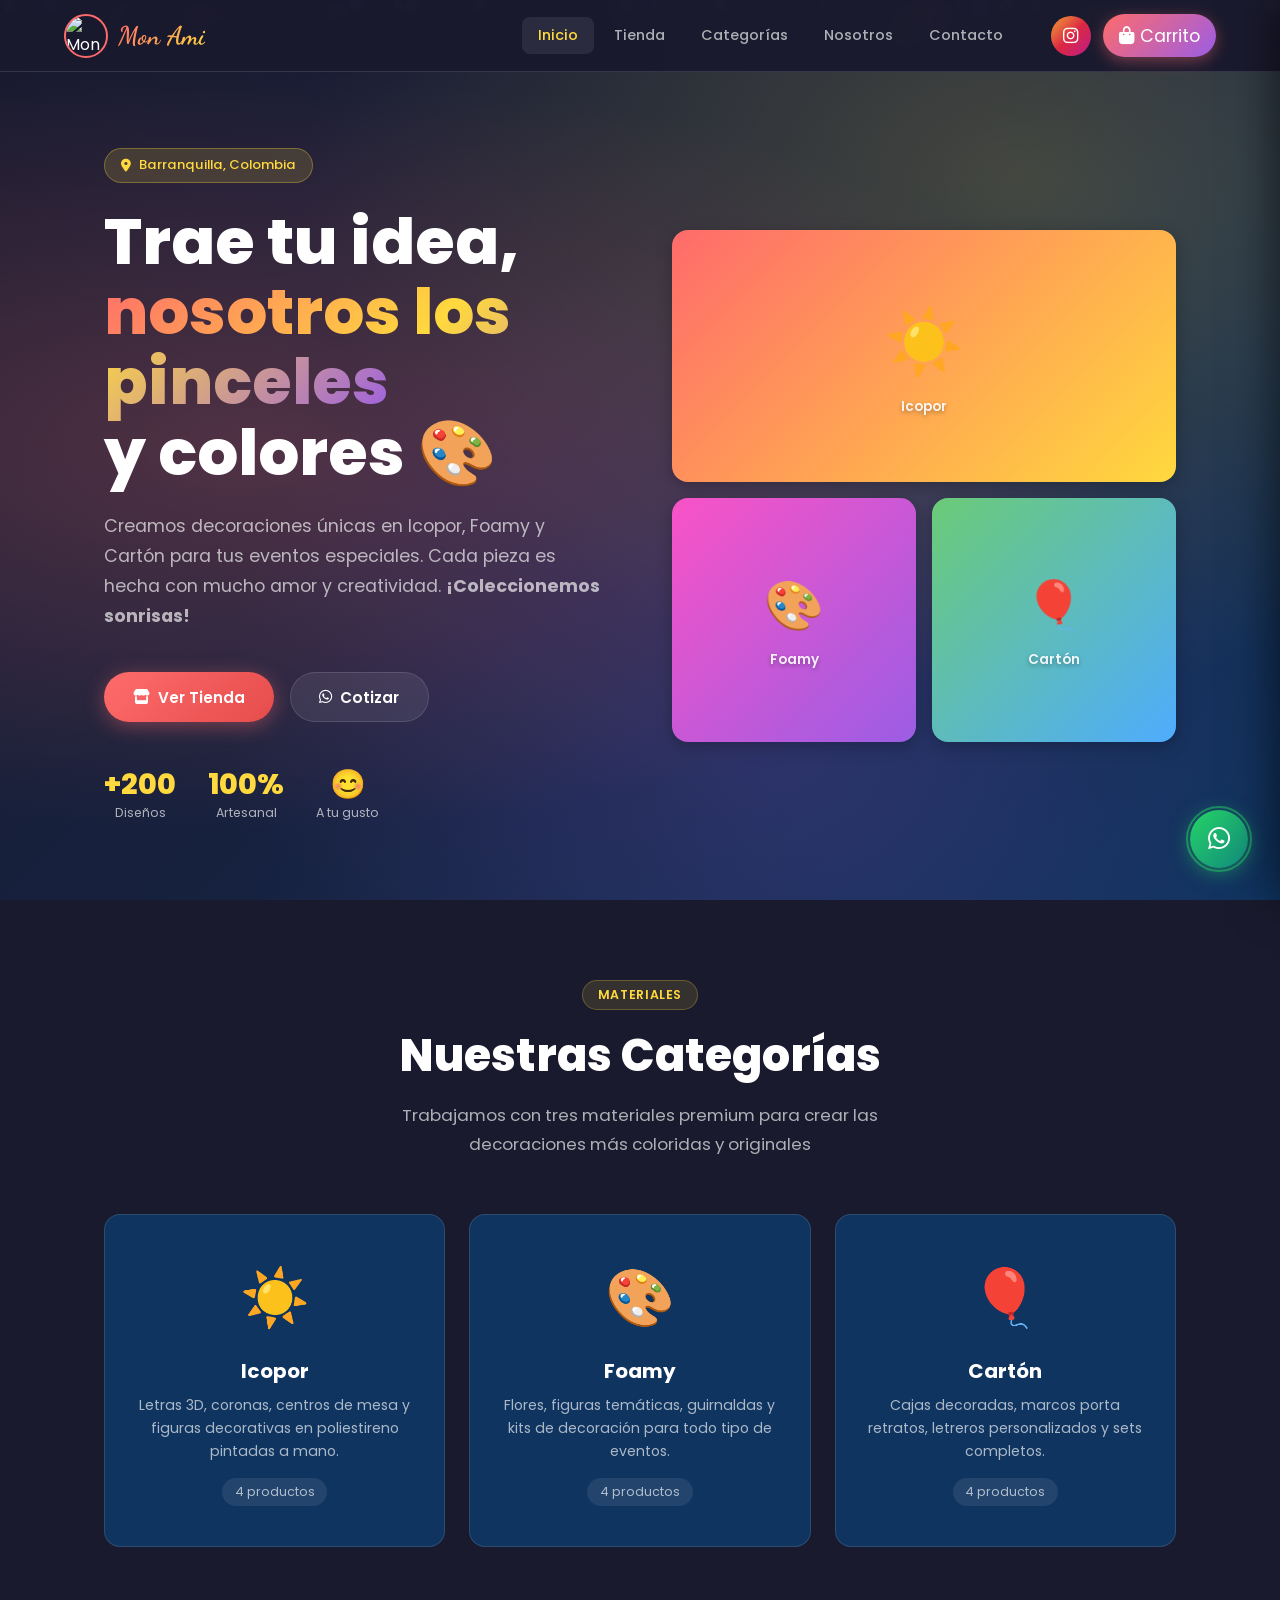
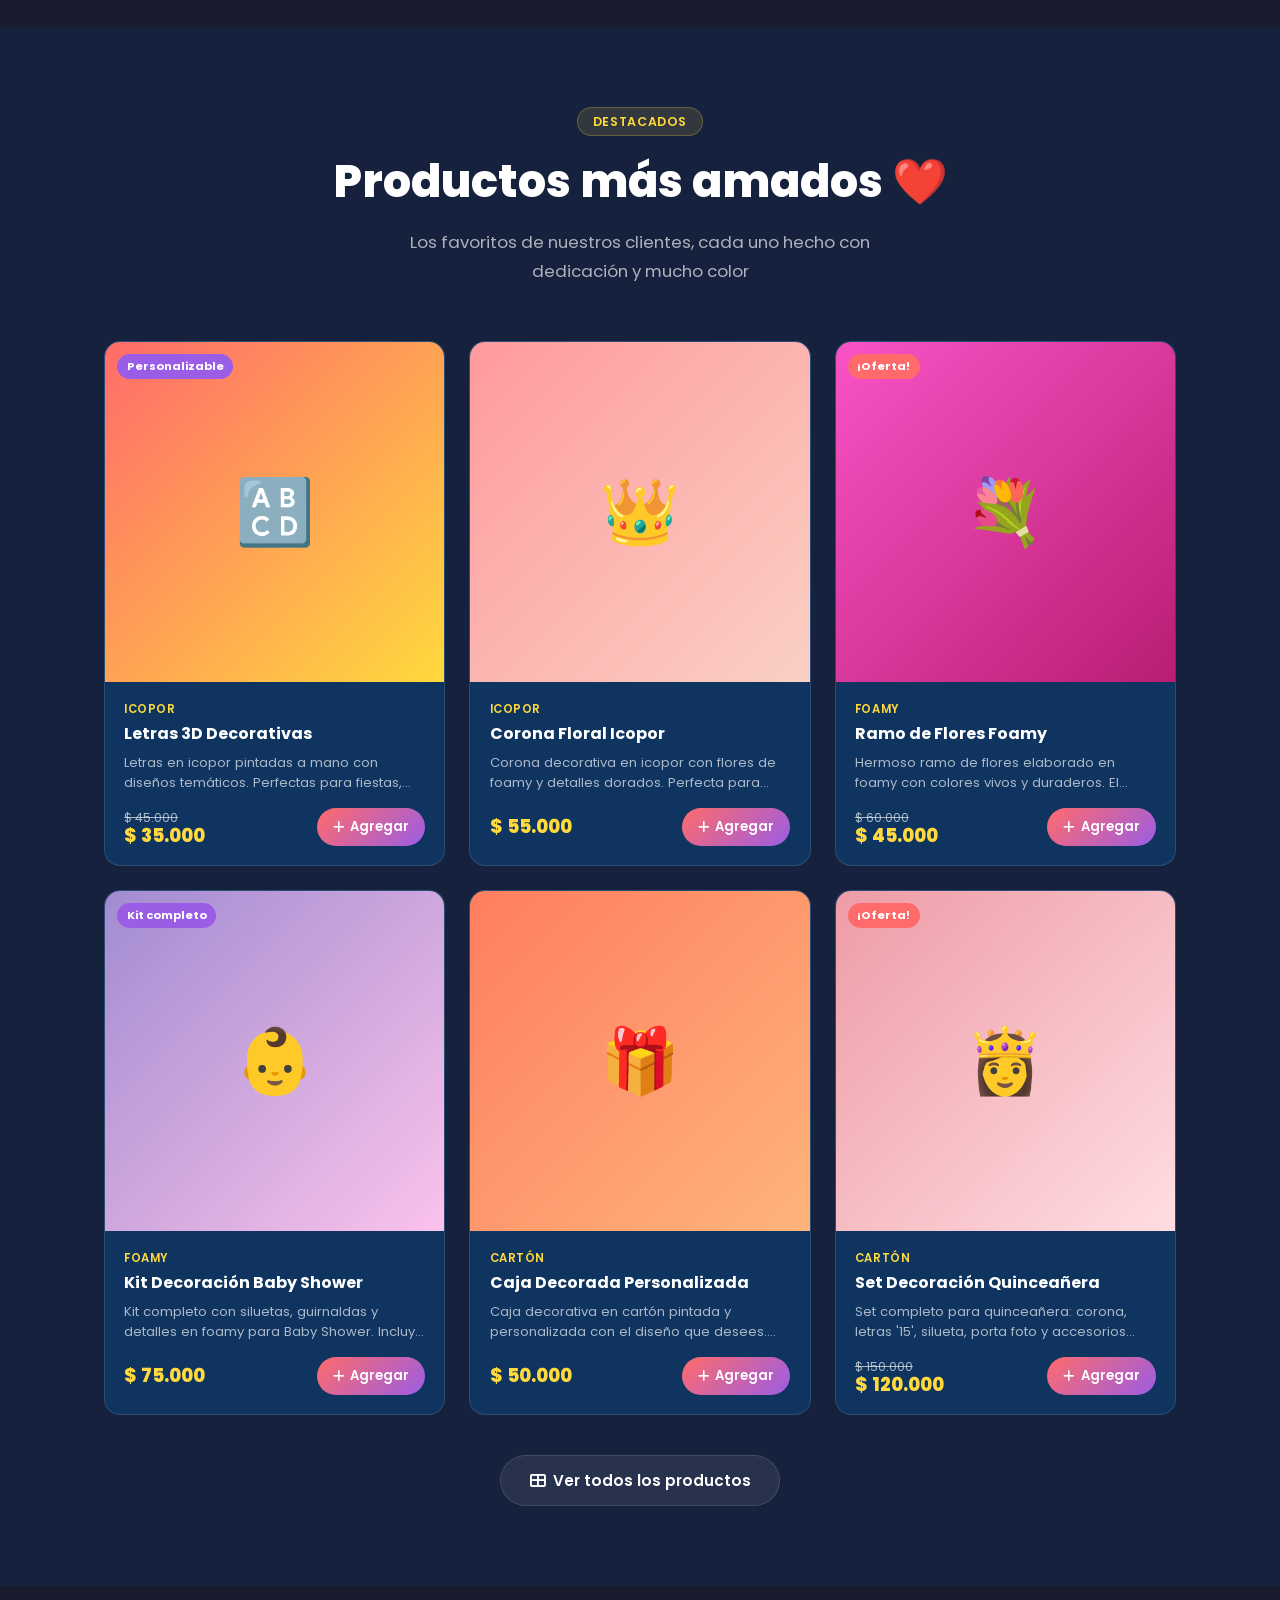
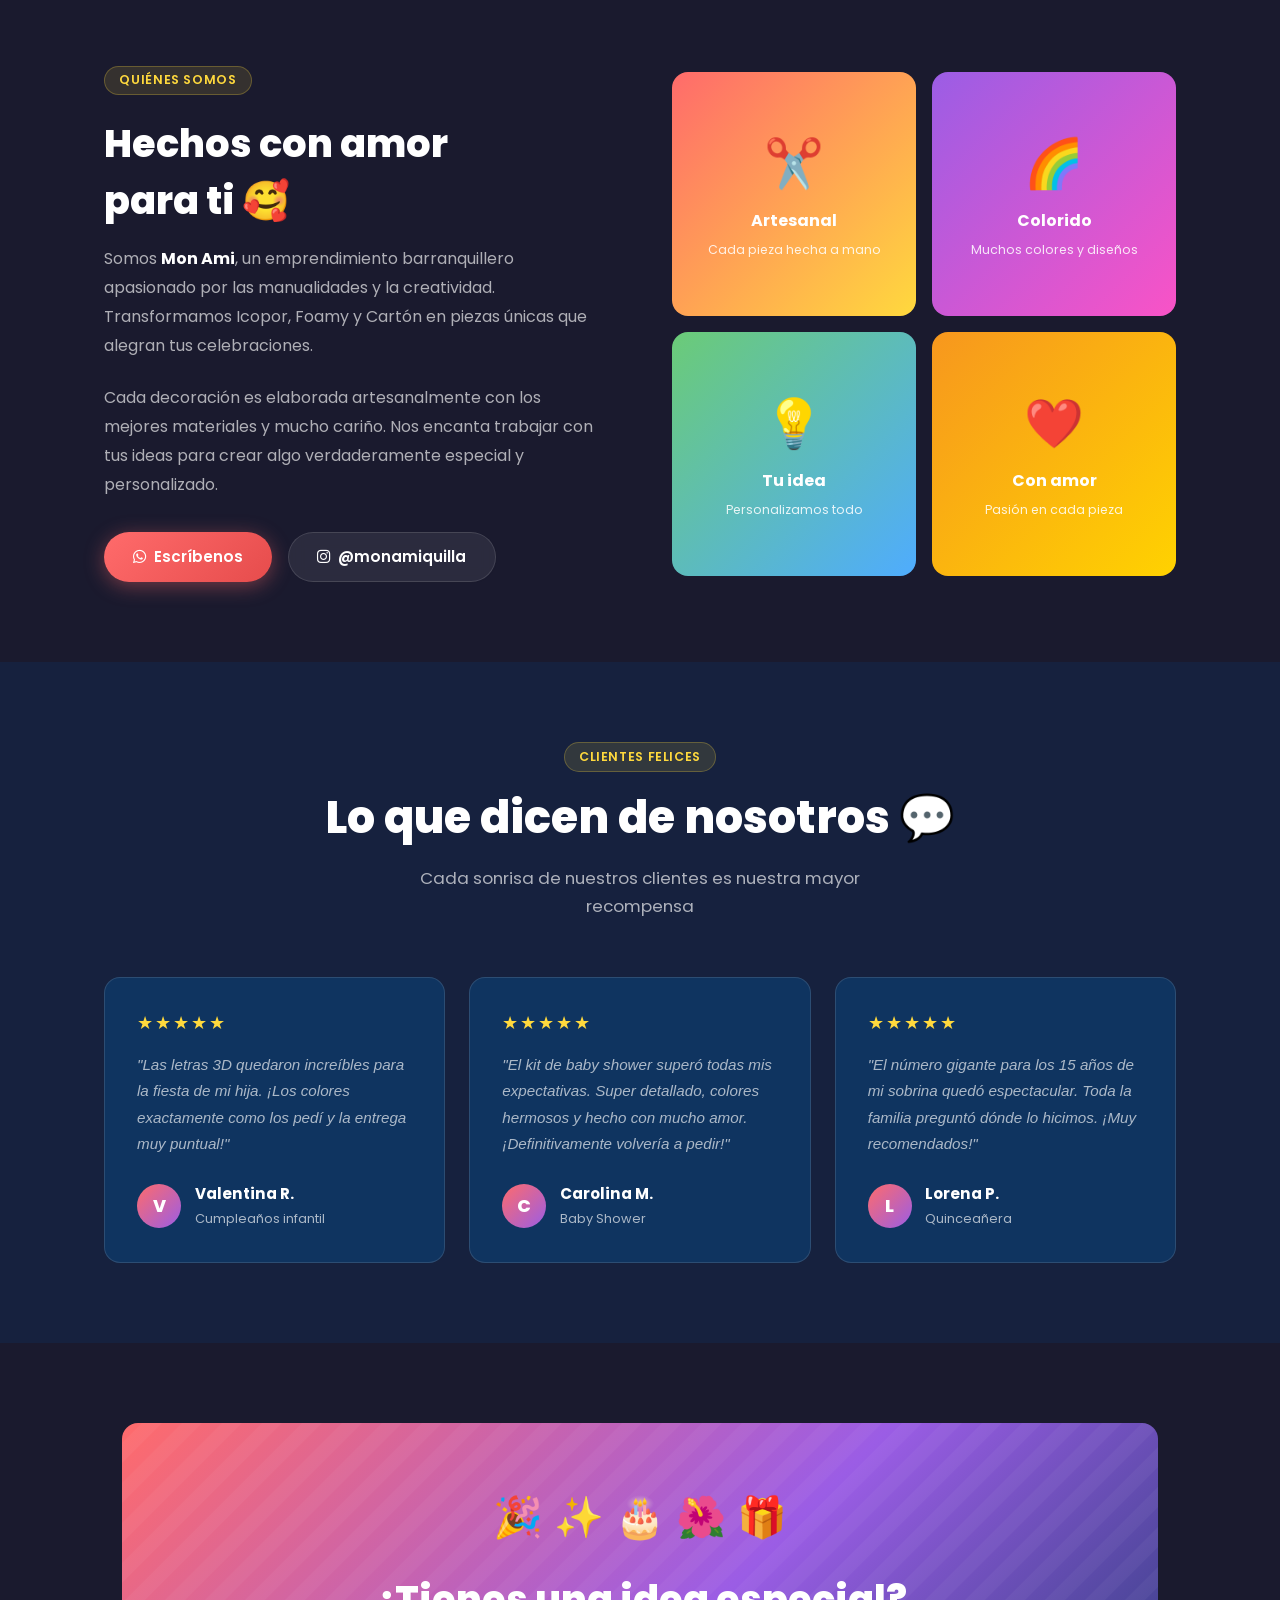
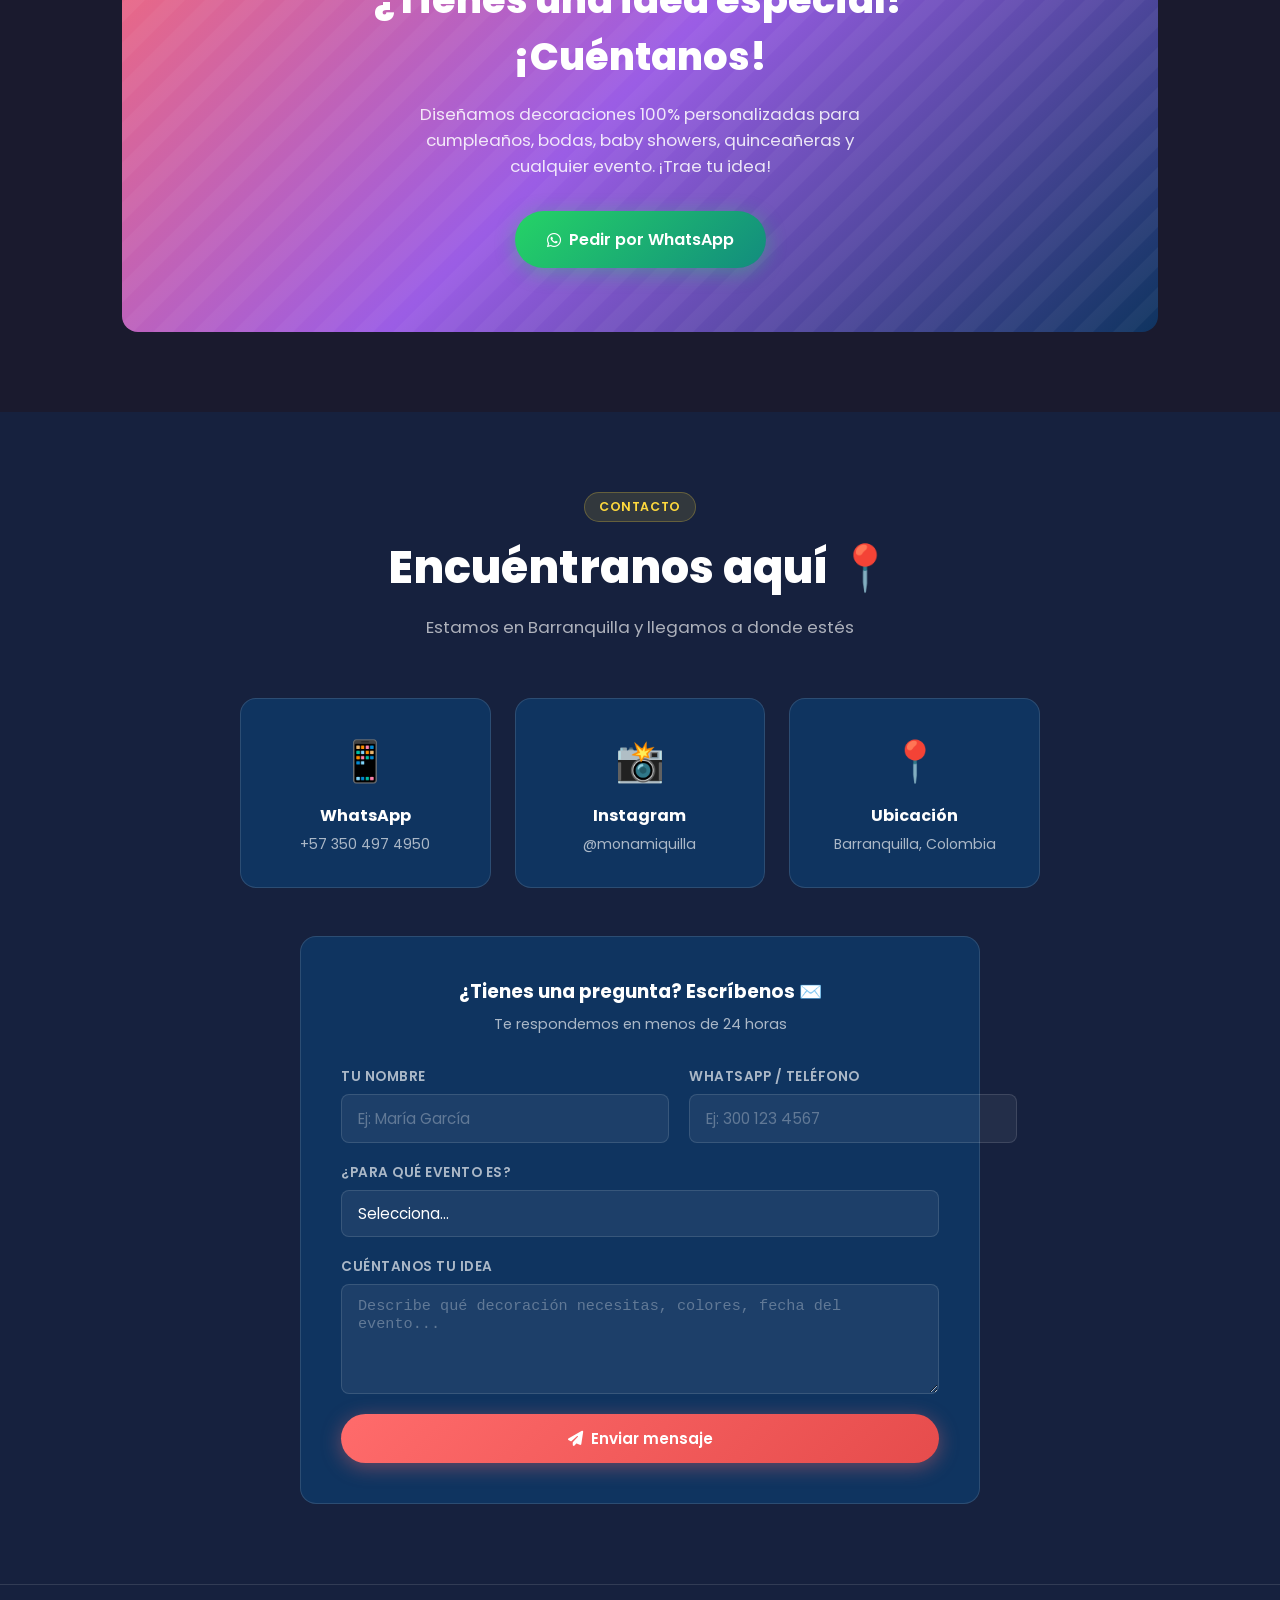
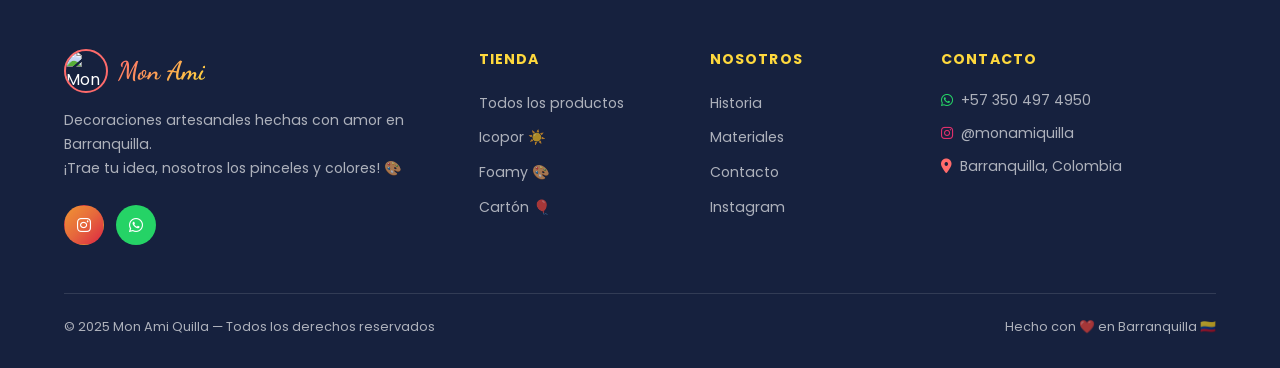
==== commit db24dbb7: "feat: Implement initial SEO configuration, analytics tracking, and core styling." ====
--- a/index.html
+++ b/index.html
@@ -7,6 +7,62 @@
     <title>Mon Ami – Decoraciones Artesanales | Barranquilla</title>
     <meta name="description"
         content="Tienda virtual de decoraciones artesanales en Icopor, Foamy y Cartón. Barranquilla, Colombia. ¡Trae tu idea, nosotros los pinceles y colores!">
+    <meta name="keywords" content="decoraciones artesanales, barranquilla, icopor, foamy, carton, letras 3d, decoracion eventos, cumpleaños, baby shower, quinceañera, artesanias">
+    <meta name="author" content="Mon Ami Quilla">
+    <link rel="canonical" href="https://monamiquilla.netlify.app/index.html">
+
+    <!-- Open Graph (Facebook, WhatsApp, LinkedIn) -->
+    <meta property="og:type" content="website">
+    <meta property="og:url" content="https://monamiquilla.netlify.app/">
+    <meta property="og:title" content="Mon Ami – Decoraciones Artesanales | Barranquilla">
+    <meta property="og:description" content="Creamos decoraciones únicas en Icopor, Foamy y Cartón para tus eventos especiales. ¡Trae tu idea, nosotros los pinceles y colores! 🎨">
+    <meta property="og:image" content="https://monamiquilla.netlify.app/img/Logo_monami.jpg">
+    <meta property="og:image:width" content="1200">
+    <meta property="og:image:height" content="630">
+    <meta property="og:locale" content="es_CO">
+    <meta property="og:site_name" content="Mon Ami Quilla">
+
+    <!-- Twitter Card -->
+    <meta name="twitter:card" content="summary_large_image">
+    <meta name="twitter:title" content="Mon Ami – Decoraciones Artesanales | Barranquilla">
+    <meta name="twitter:description" content="Decoraciones únicas en Icopor, Foamy y Cartón. Barranquilla, Colombia.">
+    <meta name="twitter:image" content="https://monamiquilla.netlify.app/img/Logo_monami.jpg">
+
+    <!-- Schema.org: Negocio local -->
+    <script type="application/ld+json">
+    {
+      "@context": "https://schema.org",
+      "@type": "LocalBusiness",
+      "name": "Mon Ami Quilla",
+      "description": "Tienda de decoraciones artesanales en Icopor, Foamy y Cartón. Barranquilla, Colombia.",
+      "url": "https://monamiquilla.netlify.app",
+      "logo": "https://monamiquilla.netlify.app/img/Logo_monami.jpg",
+      "image": "https://monamiquilla.netlify.app/img/Logo_monami.jpg",
+      "telephone": "+573504974950",
+      "address": {
+        "@type": "PostalAddress",
+        "addressLocality": "Barranquilla",
+        "addressCountry": "CO"
+      },
+      "sameAs": [
+        "https://www.instagram.com/monamiquilla/"
+      ],
+      "priceRange": "$25.000 - $120.000 COP",
+      "openingHours": "Mo-Sa 08:00-20:00"
+    }
+    </script>
+
+    <!-- Google Analytics GA4 -->
+    <!-- INSTRUCCIÓN: Reemplaza G-XXXXXXXXXX con tu Measurement ID de Google Analytics -->
+    <!-- Créalo gratis en: https://analytics.google.com → Administrar → Crear propiedad -->
+    <script async src="https://www.googletagmanager.com/gtag/js?id=G-XXXXXXXXXX"></script>
+    <script>
+        window.dataLayer = window.dataLayer || [];
+        function gtag() { dataLayer.push(arguments); }
+        gtag('js', new Date());
+        gtag('config', 'G-XXXXXXXXXX');
+    </script>
+
     <link rel="icon" href="img/Logo_monami-modified.ico">
     <link rel="stylesheet" href="css/main.css">
     <link rel="stylesheet" href="https://cdnjs.cloudflare.com/ajax/libs/font-awesome/6.5.0/css/all.min.css">
@@ -209,6 +265,52 @@
         </div>
     </div>
 
+    <!-- ====== TESTIMONIOS ====== -->
+    <div id="testimonios" class="section-dark">
+        <div class="section">
+            <div class="section-header reveal">
+                <span class="section-tag">Clientes felices</span>
+                <h2>Lo que dicen <span class="gradient-text">de nosotros</span> 💬</h2>
+                <p>Cada sonrisa de nuestros clientes es nuestra mayor recompensa</p>
+            </div>
+            <div class="testimonials-grid">
+                <div class="testimonial-card reveal">
+                    <div class="testimonial-stars">★★★★★</div>
+                    <p class="testimonial-text">"Las letras 3D quedaron increíbles para la fiesta de mi hija. ¡Los colores exactamente como los pedí y la entrega muy puntual!"</p>
+                    <div class="testimonial-author">
+                        <div class="testimonial-avatar">V</div>
+                        <div>
+                            <strong>Valentina R.</strong>
+                            <span>Cumpleaños infantil</span>
+                        </div>
+                    </div>
+                </div>
+                <div class="testimonial-card reveal">
+                    <div class="testimonial-stars">★★★★★</div>
+                    <p class="testimonial-text">"El kit de baby shower superó todas mis expectativas. Super detallado, colores hermosos y hecho con mucho amor. ¡Definitivamente volvería a pedir!"</p>
+                    <div class="testimonial-author">
+                        <div class="testimonial-avatar">C</div>
+                        <div>
+                            <strong>Carolina M.</strong>
+                            <span>Baby Shower</span>
+                        </div>
+                    </div>
+                </div>
+                <div class="testimonial-card reveal">
+                    <div class="testimonial-stars">★★★★★</div>
+                    <p class="testimonial-text">"El número gigante para los 15 años de mi sobrina quedó espectacular. Toda la familia preguntó dónde lo hicimos. ¡Muy recomendados!"</p>
+                    <div class="testimonial-author">
+                        <div class="testimonial-avatar">L</div>
+                        <div>
+                            <strong>Lorena P.</strong>
+                            <span>Quinceañera</span>
+                        </div>
+                    </div>
+                </div>
+            </div>
+        </div>
+    </div>
+
     <!-- ====== BANNER CTA ====== -->
     <div class="section-full">
         <div class="banner-cta reveal">
@@ -232,7 +334,7 @@
                 <p>Estamos en Barranquilla y llegamos a donde estés</p>
             </div>
             <div
-                style="display:grid; grid-template-columns: repeat(auto-fit, minmax(220px,1fr)); gap:1.5rem; max-width:800px; margin:0 auto;">
+                style="display:grid; grid-template-columns: repeat(auto-fit, minmax(220px,1fr)); gap:1.5rem; max-width:800px; margin:0 auto 3rem;">
                 <a href="https://wa.me/573504974950" target="_blank" class="contact-tile reveal"
                     style="background:var(--dark-card); border:1px solid var(--border); border-radius:16px; padding:2rem; text-align:center; text-decoration:none; transition:all 0.3s; display:block;">
                     <div style="font-size:2.5rem; margin-bottom:0.75rem;">📱</div>
@@ -251,6 +353,49 @@
                     <h4 style="font-weight:700; margin-bottom:0.35rem;">Ubicación</h4>
                     <p style="color:var(--text-muted); font-size:0.88rem;">Barranquilla, Colombia</p>
                 </div>
+            </div>
+
+            <!-- Formulario de contacto (FormSubmit - GRATIS, sin backend) -->
+            <!-- INSTRUCCIÓN: Reemplaza TU_EMAIL@gmail.com con tu correo real -->
+            <div class="contact-form-wrap reveal">
+                <h3 style="text-align:center; margin-bottom:0.5rem;">¿Tienes una pregunta? <span class="gradient-text">Escríbenos</span> ✉️</h3>
+                <p style="text-align:center; color:var(--text-muted); margin-bottom:2rem; font-size:0.9rem;">Te respondemos en menos de 24 horas</p>
+                <form action="https://formsubmit.co/TU_EMAIL@gmail.com" method="POST" class="contact-form">
+                    <!-- Campos ocultos de configuración FormSubmit -->
+                    <input type="hidden" name="_subject" value="📩 Nuevo mensaje desde Mon Ami Quilla">
+                    <input type="hidden" name="_captcha" value="false">
+                    <input type="hidden" name="_next" value="https://monamiquilla.netlify.app/?gracias=1">
+                    <input type="text" name="_honey" style="display:none">
+
+                    <div class="form-row">
+                        <div class="form-group">
+                            <label for="contact-name">Tu nombre</label>
+                            <input type="text" id="contact-name" name="nombre" placeholder="Ej: María García" required>
+                        </div>
+                        <div class="form-group">
+                            <label for="contact-phone">WhatsApp / Teléfono</label>
+                            <input type="tel" id="contact-phone" name="telefono" placeholder="Ej: 300 123 4567">
+                        </div>
+                    </div>
+                    <div class="form-group">
+                        <label for="contact-event">¿Para qué evento es?</label>
+                        <select id="contact-event" name="evento">
+                            <option value="">Selecciona...</option>
+                            <option value="Cumpleaños">🎂 Cumpleaños</option>
+                            <option value="Baby Shower">👶 Baby Shower</option>
+                            <option value="Quinceañera">👑 Quinceañera</option>
+                            <option value="Boda">💍 Boda</option>
+                            <option value="Otro">🎉 Otro evento</option>
+                        </select>
+                    </div>
+                    <div class="form-group">
+                        <label for="contact-msg">Cuéntanos tu idea</label>
+                        <textarea id="contact-msg" name="mensaje" rows="4" placeholder="Describe qué decoración necesitas, colores, fecha del evento..." required></textarea>
+                    </div>
+                    <button type="submit" class="btn btn-primary" style="width:100%; justify-content:center;">
+                        <i class="fas fa-paper-plane"></i> Enviar mensaje
+                    </button>
+                </form>
             </div>
         </div>
     </div>
--- a/css/main.css
+++ b/css/main.css
@@ -1740,4 +1740,159 @@
         flex-wrap: wrap;
         justify-content: center;
     }
+}
+
+/* =============================================
+   TESTIMONIOS
+   ============================================= */
+.testimonials-grid {
+    display: grid;
+    grid-template-columns: repeat(auto-fit, minmax(280px, 1fr));
+    gap: 1.5rem;
+    margin-top: 2.5rem;
+}
+
+.testimonial-card {
+    background: var(--dark-card);
+    border: 1px solid var(--border);
+    border-radius: var(--radius);
+    padding: 2rem;
+    display: flex;
+    flex-direction: column;
+    gap: 1rem;
+    transition: transform var(--transition), box-shadow var(--transition);
+}
+
+.testimonial-card:hover {
+    transform: translateY(-4px);
+    box-shadow: 0 12px 40px rgba(0, 0, 0, 0.35);
+}
+
+.testimonial-stars {
+    color: #FFD93D;
+    font-size: 1.1rem;
+    letter-spacing: 2px;
+}
+
+.testimonial-text {
+    color: var(--text-muted);
+    line-height: 1.75;
+    font-size: 0.95rem;
+    font-style: italic;
+    flex: 1;
+}
+
+.testimonial-author {
+    display: flex;
+    align-items: center;
+    gap: 0.85rem;
+    margin-top: 0.5rem;
+}
+
+.testimonial-avatar {
+    width: 44px;
+    height: 44px;
+    border-radius: 50%;
+    background: linear-gradient(135deg, var(--primary), var(--purple));
+    display: flex;
+    align-items: center;
+    justify-content: center;
+    font-weight: 800;
+    font-size: 1.1rem;
+    flex-shrink: 0;
+}
+
+.testimonial-author strong {
+    display: block;
+    font-size: 0.95rem;
+}
+
+.testimonial-author span {
+    color: var(--text-muted);
+    font-size: 0.8rem;
+}
+
+/* =============================================
+   FORMULARIO DE CONTACTO
+   ============================================= */
+.contact-form-wrap {
+    max-width: 680px;
+    margin: 0 auto;
+    background: var(--dark-card);
+    border: 1px solid var(--border);
+    border-radius: var(--radius);
+    padding: 2.5rem;
+}
+
+.contact-form {
+    display: flex;
+    flex-direction: column;
+    gap: 1.25rem;
+}
+
+.form-row {
+    display: grid;
+    grid-template-columns: 1fr 1fr;
+    gap: 1.25rem;
+}
+
+.form-group {
+    display: flex;
+    flex-direction: column;
+    gap: 0.45rem;
+}
+
+.form-group label {
+    font-size: 0.85rem;
+    font-weight: 600;
+    color: var(--text-muted);
+    text-transform: uppercase;
+    letter-spacing: 0.5px;
+}
+
+.form-group input,
+.form-group select,
+.form-group textarea {
+    background: rgba(255, 255, 255, 0.06);
+    border: 1px solid var(--border);
+    border-radius: var(--radius-sm);
+    padding: 0.75rem 1rem;
+    color: var(--text);
+    font-size: 0.95rem;
+    outline: none;
+    transition: border-color var(--transition), background var(--transition);
+    -webkit-appearance: none;
+    appearance: none;
+}
+
+.form-group input::placeholder,
+.form-group textarea::placeholder {
+    color: rgba(255, 255, 255, 0.3);
+}
+
+.form-group input:focus,
+.form-group select:focus,
+.form-group textarea:focus {
+    border-color: var(--primary);
+    background: rgba(255, 107, 107, 0.06);
+}
+
+.form-group select option {
+    background: var(--dark-2);
+    color: var(--text);
+}
+
+.form-group textarea {
+    resize: vertical;
+    min-height: 110px;
+}
+
+@media (max-width: 600px) {
+    .form-row {
+        grid-template-columns: 1fr;
+    }
+
+    .contact-form-wrap {
+        padding: 1.5rem;
+    }
 }
